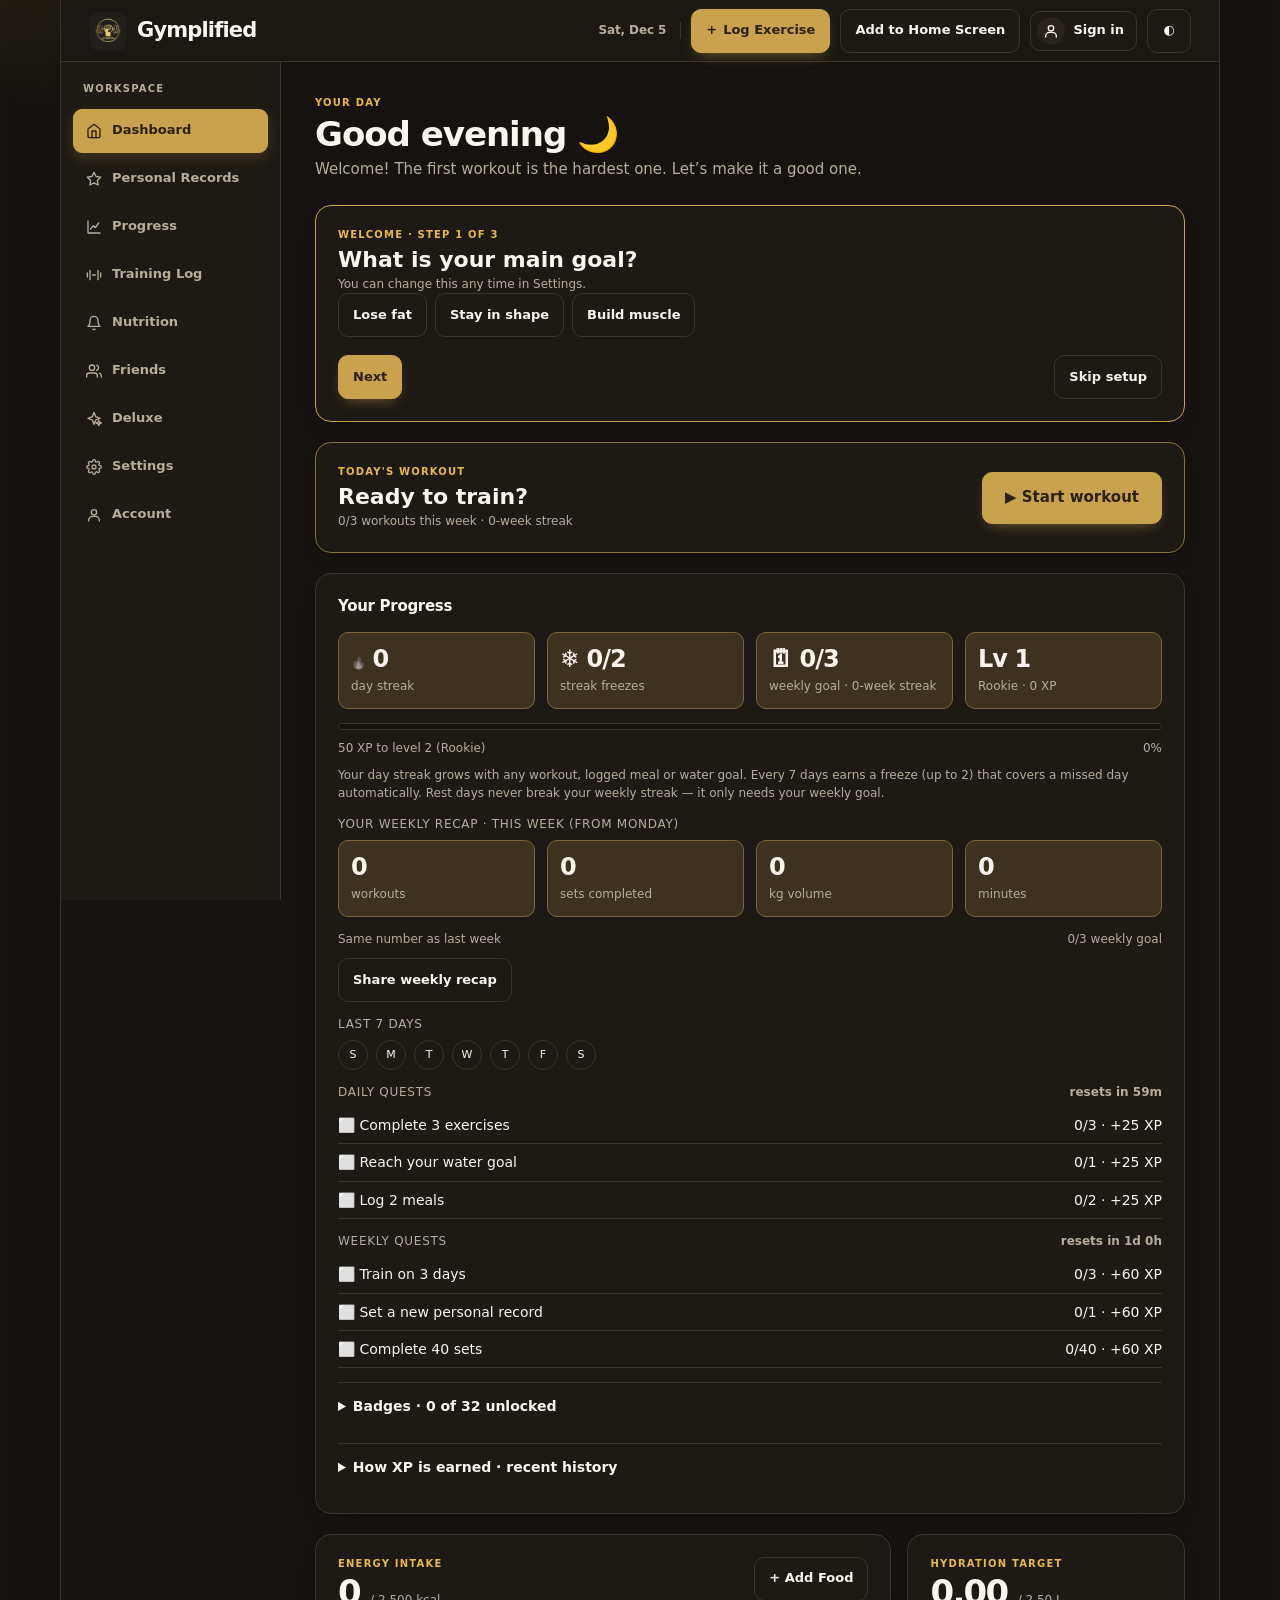
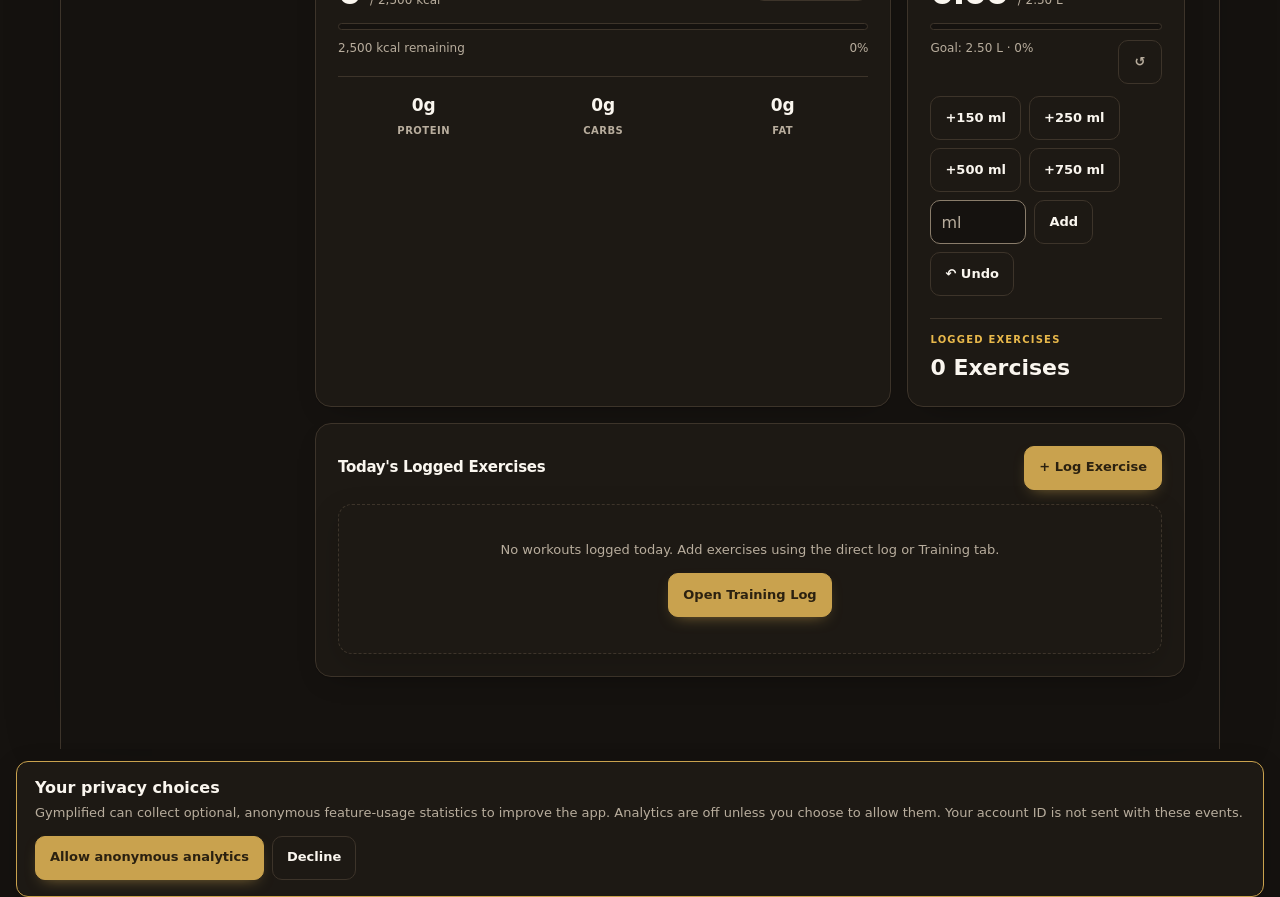
==== index.html @ e650ba25 "Deluxe purchase terms, privacy wording and refund promise - terms.html section 9: one-time purchase," ====
<!doctype html>
<html lang="en" data-theme="dark" data-color="gold" data-contrast="normal" data-motion="normal" data-font="default" data-scale="md">
<head>
<meta charset="utf-8">
<meta name="description" content="Gymplified is a workout and fitness tracker for logging training sessions, tracking personal records, nutrition and weekly progress.">
<meta name="robots" content="index,follow">
<link rel="canonical" href="https://gymplified.com/">
<meta property="og:type" content="website">
<meta property="og:title" content="Gymplified | Fitness Tracker">
<meta property="og:description" content="Track your workouts, personal records, nutrition and training progress with Gymplified.">
<meta property="og:url" content="https://gymplified.com/">
<meta property="og:site_name" content="Gymplified">
<meta http-equiv="Content-Security-Policy" content="default-src 'self'; base-uri 'self'; object-src 'none'; form-action 'self' https://ouwvujtsrnotnwtbvqhc.supabase.co; script-src 'self'; style-src 'self'; img-src 'self' data: blob: https://ouwvujtsrnotnwtbvqhc.supabase.co; font-src 'self' data:; connect-src 'self' https://ouwvujtsrnotnwtbvqhc.supabase.co wss://ouwvujtsrnotnwtbvqhc.supabase.co https://world.openfoodfacts.org; worker-src 'self'; manifest-src 'self'; upgrade-insecure-requests">
<meta name="viewport" content="width=device-width,initial-scale=1,viewport-fit=cover">
<meta name="theme-color" content="#15120f">
<meta name="apple-mobile-web-app-capable" content="yes">
<meta name="mobile-web-app-capable" content="yes">
<meta name="apple-mobile-web-app-title" content="Gymplified">
<meta name="apple-mobile-web-app-status-bar-style" content="black-translucent">
<link rel="manifest" href="./manifest.webmanifest">
<link rel="icon" href="./gymplified-app-icon.jpg" type="image/jpeg">
<link rel="apple-touch-icon" sizes="180x180" href="./apple-touch-icon.png">
<title>Gymplified | Fitness Tracker</title>
<link rel="stylesheet" href="./app.css">
</head>
<body>
<a class="skip" href="#main">Skip to main content</a>

<div class="app">
  <!-- Topbar Header -->
  <header class="topbar">
    <div class="brand"><img src="./gymplified-brand.jpg" alt="" class="brand-logo"> <span class="brand-name">Gymplified</span></div>
    <div class="top-actions">
      <span class="date-tag" id="currentDate">Today</span>
      <button class="session-chip" id="sessionChip" type="button" hidden><span class="session-chip-time"><span aria-hidden="true">⏱ </span><span id="sessionChipClock">0:00</span></span><span class="session-chip-meta" id="sessionChipMeta"></span></button>
      <button class="btn btn-primary top-log-btn" data-action="openLogModal" aria-label="Log exercise">+ <span class="top-label-long">Log Exercise</span><span class="top-label-short">Log</span></button>
      <button class="btn install-trigger" id="installAppButton" type="button" data-action="installGymplified">Install app</button>
      <button class="btn account-trigger" id="accountButton" type="button" data-action="showScreen" data-arg="account" aria-label="Sign in or create an account"><span class="account-trigger-avatar" aria-hidden="true"><svg class="account-trigger-icon" id="accountButtonIcon" viewBox="0 0 24 24"><circle cx="12" cy="8" r="4"/><path d="M4 21v-1a6 6 0 0 1 6-6h4a6 6 0 0 1 6 6v1"/></svg><span id="accountButtonAvatar" hidden></span></span><span class="account-trigger-label" id="accountButtonLabel">Sign in</span></button>
      <button class="btn btn-icon-only" title="Quick Theme Switcher" aria-label="Switch theme" data-action="toggleQuickTheme">◐</button>
    </div>
  </header>
  <section class="install-help" id="installHelp" hidden aria-live="polite">
    <h2>Make Gymplified your app</h2>
    <p id="installHelpIntro">Add Gymplified to your Home Screen for a full-screen app experience.</p>
    <ol id="installSteps"><li>Open your browser's share or menu button.</li><li>Choose “Add to Home Screen”.</li><li>Tap Add. Gymplified will open from its own icon.</li></ol>
    <div class="install-actions"><button class="btn btn-primary" type="button" data-action="installGymplified">Install</button><button class="btn" type="button" data-action="closeInstallHelp">Got it</button></div>
  </section>

  <div class="layout">
    <!-- Sidebar Navigation -->
    <aside>
      <div class="nav-label">Workspace</div>
      <nav aria-label="Main">
        <button class="active" data-screen="dashboard" data-action="showScreen" data-arg="dashboard">
          <svg viewBox="0 0 24 24"><path d="M3 9l9-7 9 7v11a2 2 0 0 1-2 2H5a2 2 0 0 1-2-2z"/><polyline points="9 22 9 12 15 12 15 22"/></svg>
          <span class="nav-text nav-long">Dashboard</span><span class="nav-text nav-short">Home</span>
        </button>
        <button class="nav-extra" data-screen="prs" data-action="showScreen" data-arg="prs">
          <svg viewBox="0 0 24 24"><polygon points="12 2 15.09 8.26 22 9.27 17 14.14 18.18 21.02 12 17.77 5.82 21.02 7 14.14 2 9.27 8.91 8.26 12 2"/></svg>
          <span class="nav-text nav-long">Personal Records</span><span class="nav-text nav-short">Records</span>
        </button>
        <button class="nav-extra" data-screen="progress" data-action="showScreen" data-arg="progress">
          <svg viewBox="0 0 24 24"><path d="M3 3v18h18"/><path d="m7 15 4-5 3 3 5-7"/></svg>
          <span class="nav-text nav-long">Progress</span><span class="nav-text nav-short">Progress</span>
        </button>
        <button data-screen="training" data-action="showScreen" data-arg="training">
          <svg viewBox="0 0 24 24"><path d="M6 5v14M18 5v14M2 9v6M22 9v6M10 12h4"/></svg>
          <span class="nav-text nav-long">Training Log</span><span class="nav-text nav-short">Training</span>
        </button>
        <button data-screen="nutrition" data-action="showScreen" data-arg="nutrition">
          <svg viewBox="0 0 24 24"><path d="M18 8A6 6 0 0 0 6 8c0 7-3 9-3 9h18s-3-2-3-9"/><path d="M13.73 21a2 2 0 0 1-3.46 0"/></svg>
          <span class="nav-text nav-long">Nutrition</span><span class="nav-text nav-short">Food</span>
        </button>
        <button data-screen="friends" data-action="showScreen" data-arg="friends">
          <svg viewBox="0 0 24 24"><path d="M17 21v-2a4 4 0 0 0-4-4H5a4 4 0 0 0-4 4v2"/><circle cx="9" cy="7" r="4"/><path d="M23 21v-2a4 4 0 0 0-3-3.87M16 3.13a4 4 0 0 1 0 7.75"/></svg>
          <span class="nav-text nav-long">Friends</span><span class="nav-text nav-short">Friends</span>
        </button>
        <button class="nav-extra" data-screen="deluxe" data-action="showScreen" data-arg="deluxe">
          <svg viewBox="0 0 24 24"><path d="m12 2 2.5 6.5L21 11l-6.5 2.5L12 20l-2.5-6.5L3 11l6.5-2.5L12 2Z"/><path d="m19 14 1.2 3.1L23 18l-2.8 1-1.2 3-1.1-3-2.9-1 2.9-.9L19 14Z"/></svg>
          <span class="nav-text nav-long">Deluxe</span><span class="nav-text nav-short">Deluxe</span>
        </button>
        <button class="nav-extra" data-screen="settings" data-action="showScreen" data-arg="settings">
          <svg viewBox="0 0 24 24"><circle cx="12" cy="12" r="3"/><path d="M19.4 15a1.65 1.65 0 0 0 .33 1.82l.06.06a2 2 0 0 1 0 2.83 2 2 0 0 1-2.83 0l-.06-.06a1.65 1.65 0 0 0-1.82-.33 1.65 1.65 0 0 0-1 1.51V21a2 2 0 0 1-2 2 2 2 0 0 1-2-2v-.09A1.65 1.65 0 0 0 9 19.4a1.65 1.65 0 0 0-1.82.33l-.06.06a2 2 0 0 1-2.83 0 2 2 0 0 1 0-2.83l.06-.06a1.65 1.65 0 0 0 .33-1.82 1.65 1.65 0 0 0-1.51-1H3a2 2 0 0 1-2-2 2 2 0 0 1 2-2h.09A1.65 1.65 0 0 0 4.6 9a1.65 1.65 0 0 0-.33-1.82l-.06-.06a2 2 0 0 1 0-2.83 2 2 0 0 1 2.83 0l.06.06a1.65 1.65 0 0 0 1.82.33H9a1.65 1.65 0 0 0 1-1.51V3a2 2 0 0 1 2-2 2 2 0 0 1 2 2v.09a1.65 1.65 0 0 0 1 1.51 1.65 1.65 0 0 0 1.82-.33l.06-.06a2 2 0 0 1 2.83 0 2 2 0 0 1 0 2.83l-.06.06a1.65 1.65 0 0 0-.33 1.82V9a1.65 1.65 0 0 0 1.51 1H21a2 2 0 0 1 2 2 2 2 0 0 1-2 2h-.09a1.65 1.65 0 0 0-1.51 1z"/></svg>
          <span class="nav-text nav-long">Settings</span><span class="nav-text nav-short">Settings</span>
        </button>
        <button class="nav-extra" data-screen="account" data-action="showScreen" data-arg="account">
          <svg viewBox="0 0 24 24"><circle cx="12" cy="8" r="4"/><path d="M4 21v-1a6 6 0 0 1 6-6h4a6 6 0 0 1 6 6v1"/></svg>
          <span class="nav-text nav-long">Account</span><span class="nav-text nav-short">Account</span>
        </button>
        <button class="nav-more" data-screen="more" data-action="showScreen" data-arg="more">
          <svg viewBox="0 0 24 24"><circle cx="5" cy="12" r="1.6"/><circle cx="12" cy="12" r="1.6"/><circle cx="19" cy="12" r="1.6"/></svg>
          <span class="nav-text nav-long">More</span><span class="nav-text nav-short">More</span>
        </button>
      </nav>
    </aside>

    <!-- Main Screens -->
    <main id="main" tabindex="-1">
      <div class="resume-banner" id="resumeBanner" role="region" aria-label="Workout in progress" hidden>
        <div><strong>Resume your workout?</strong><p class="sub" id="resumeBannerText"></p></div>
        <div class="row-wrap"><button class="btn btn-primary" type="button" data-resume-action="resume">▶ Resume workout</button><button class="btn" type="button" data-resume-action="dismiss">Not now</button></div>
      </div>
      <!-- 1. DASHBOARD SCREEN -->
      <div class="resume-banner status-banner" id="offlineBanner" role="status" hidden><div><strong>You’re offline</strong><p class="sub">Keep logging. Everything is saved on this device and syncs when you’re back online.</p></div></div>
      <div class="resume-banner status-banner" id="updateBanner" role="status" hidden><div><strong>A new version is ready</strong><p class="sub">Refresh to get the latest fixes and features. Your data stays as it is.</p></div><div class="row-wrap"><button class="btn btn-primary" type="button" data-plus="applyUpdate">Refresh now</button><button class="btn" type="button" data-plus="dismissUpdate">Later</button></div></div>
      <section id="dashboard" class="screen active">
        <div class="eyebrow">Your day</div>
        <h1 class="greeting-title"><span id="dashGreetingTitle">Welcome to Gymplified</span> <span class="greeting-icon" id="dashGreetingIcon" aria-hidden="true">👋</span></h1>
        <p class="subtitle greeting-line" id="dashGreetingLine">Your training, nutrition and daily progress at a glance.</p>
        <div class="panel account-nudge" id="accountNudge" hidden>
          <div class="account-nudge-text"><strong>Back up your progress</strong><span>Create a free account to keep your workouts safe and use Gymplified on all your devices.</span></div>
          <div class="account-nudge-actions"><button class="btn btn-primary" type="button" data-action="openAccount" data-arg="signup">Create free account</button><button class="btn" type="button" data-action="openAccount" data-arg="login">Log in</button><button class="btn btn-icon-only" type="button" data-action="dismissAccountNudge" aria-label="Hide this for a week">✕</button></div>
        </div>
        <div class="panel onboarding-panel" id="onboardingPanel" role="region" aria-label="Welcome setup" hidden></div>
        <div class="panel workout-hero" id="workoutHero" aria-live="off"></div>
        <div class="resume-banner" id="backupReminder" role="region" aria-label="Backup reminder" hidden>
          <div><strong>Time for a backup</strong><p class="sub" id="backupReminderText"></p></div>
          <div class="row-wrap"><button class="btn btn-primary" type="button" data-backup-action="export">⬇ Export backup</button><button class="btn" type="button" data-backup-action="snooze">Remind me in a week</button></div>
        </div>
        <div class="resume-banner" id="hydrationNudge" role="region" aria-label="Hydration reminder" hidden>
          <div><strong>💧 Time for some water?</strong><p class="sub" id="hydrationNudgeText"></p></div>
          <div class="row-wrap"><button class="btn btn-primary" type="button" id="hydrationNudgeAdd">+ 250 ml</button><button class="btn" type="button" data-nudge-action="dismiss-water">Not now</button></div>
        </div>
        <div class="resume-banner" id="streakNudge" role="region" aria-label="Streak reminder" hidden>
          <div><strong>🔥 Keep your streak</strong><p class="sub" id="streakNudgeText"></p></div>
          <div class="row-wrap"><button class="btn btn-primary" type="button" data-nudge-action="train">Log a workout</button><button class="btn" type="button" data-nudge-action="dismiss">Not today</button></div>
        </div>

        <div class="st-1 panel" id="gamePanel" role="region" aria-label="Progress and streaks"></div>
        <div class="st-1 panel" id="dashCalendar" role="region" aria-label="Training calendar" hidden></div>
        <div class="grid-2">
          <!-- Calorie Panel -->
          <div class="panel">
            <div class="metric-head">
              <div>
                <div class="eyebrow">Energy Intake</div>
                <div class="metric-num"><span id="dashCal">—</span> <span class="metric-unit">/ <span id="dashCalTarget">—</span> kcal</span></div>
              </div>
              <button class="btn" data-action="openCalorieModal">+ Add Food</button>
            </div>
            <div class="progress-bar"><i id="dashCalBar" class="st-2"></i></div>
            <div class="meta-row">
              <span id="dashCalRemain">—</span>
              <span id="dashCalPct">—</span>
            </div>
            <div class="macro-pills">
              <div class="macro-pill"><strong id="dashProtein">0g</strong><span>Protein</span></div>
              <div class="macro-pill"><strong id="dashCarbs">0g</strong><span>Carbs</span></div>
              <div class="macro-pill"><strong id="dashFat">0g</strong><span>Fat</span></div>
            </div>
          </div>

          <!-- Hydration & Active Workout Counter -->
          <div class="panel">
            <div class="metric-head">
              <div>
                <div class="eyebrow">Hydration Target</div>
                <div class="metric-num"><span id="dashWater">—</span> <span class="metric-unit">/ <span id="dashWaterGoal">—</span> <span id="dashWaterUnit">L</span></span></div>
              </div>
              
            </div>
            <div class="progress-bar"><i id="dashWaterBar" class="st-2"></i></div>
            <div class="meta-row">
              <span id="waterMeta">Goal</span>
              <button aria-label="Reset water tracker" class="btn btn-icon-only" type="button" id="waterResetBtn" title="Reset Water">↺</button>
            </div>
            <div id="waterBtns" class="st-3 water-btns"></div>
<div class="st-4">
              <div class="eyebrow">Logged Exercises</div>
              <div class="st-5" id="dashWorkoutCount">0 Exercises</div>
            </div>
          </div>
        </div>

        <!-- Exercises List Panel -->
        <div class="panel">
          <div class="section-title">
            <span>Today's Logged Exercises</span>
            <button class="btn btn-primary" data-action="openLogModal">+ Log Exercise</button>
          </div>
          <div id="dashWorkoutsContainer">
            <!-- Dynamic rows -->
          </div>
        </div>
      </section>

      <!-- 2. PERSONAL RECORDS & MOTIVATION SCREEN -->
      <section id="prs" class="screen">
        <div class="eyebrow">Milestones & Mindset</div>
        <h1>Personal Records & Motivation</h1>
        <p class="subtitle">Track peak performance lifts, estimated 1-Rep Max calculations, and tactical wisdom.</p>

        <!-- TOP MOTIVATION CARD WITH QUOTE POOL -->
        <div class="motivation-card">
          <div class="quote-icon">“</div>
          <div class="motivation-header">
            <div class="st-6 eyebrow">Daily Mindset Strategy</div>
            <button class="btn btn-gold" data-action="nextQuote" title="Get New Random Quote">
              <span>New Quote</span> ↺
            </button>
          </div>
          <div class="quote-body" id="quoteBox">
            <div class="quote-text" id="quoteText">"He who conquers himself is the mightiest warrior."</div>
            <div class="quote-author" id="quoteAuthor">Sun Tzu</div>
          </div>
        </div>

        <!-- Log PR Direct Form -->
        <div class="st-1 panel">
          <div class="section-title">Record New Personal Best</div>
          <div class="form-grid">
            <div class="field">
              <label for="inputPRName">Lift / Exercise</label>
              <input type="text" id="inputPRName" placeholder="e.g. Barbell Squat, Bench Press">
            </div>
            <div class="field">
              <label for="inputPRWeight">Weight (<span data-weight-unit>kg</span>)</label>
              <input type="number" id="inputPRWeight" value="" min="0" step="2.5">
            </div>
            <div class="field">
              <label for="inputPRReps">Reps Performed</label>
              <input type="number" id="inputPRReps" value="5" min="1" max="50">
            </div>
            <div class="field">
              <label for="inputPRDate">Date Achieved</label>
              <input type="date" id="inputPRDate">
            </div>
          </div>
          <button class="btn btn-primary" data-action="savePRRecord">+ Save Personal Record</button>
        </div>

        <!-- PR Display Cards Grid -->
        <div class="panel">
          <div class="section-title">
            <span>Peak Lifter Hall of Fame</span>
            <button class="st-7 btn" data-action="clearAllPRs">Reset All PRs</button>
          </div>
          <div id="prListContainer">
            <!-- Dynamic PR cards -->
          </div>
        </div>
      </section>

      <!-- 3. TRAINING LOG SCREEN -->
      <section id="training" class="screen">
        <div class="eyebrow">Execution</div>
        <h1>Workout Session</h1>
        <p class="subtitle">Start a session, pick exercises from the library, log every set, then finish to see your stats.</p>
<div class="st-1 panel" id="sessBar" role="status" aria-live="polite" aria-atomic="true"></div>
<div id="sessionSummary"></div>
<div class="st-1 panel"><div class="section-title">Rest Timer & Routine</div><div class="row-wrap">
<button class="btn" data-action="rest" data-arg="60">60s</button><button class="btn" data-action="rest" data-arg="90">90s</button><button class="btn" data-action="rest" data-arg="120">2 min</button>
<strong id="timerOut" role="timer" aria-label="Rest timer" aria-live="off" class="st-8">–</strong>
<button class="btn" type="button" id="restSettingsLink">⚙ Rest timer settings</button><button class="btn" data-action="reuseRoutine">↻ Reuse last routine</button><button class="btn btn-primary" data-action="saveCurrentRoutine">＋ Save routine</button></div><div id="routineLibrary" class="st-3"></div></div>

        <div class="pick-grid">
 <div class="panel"><div class="section-title">Add Exercise</div>
  <label class="sr" for="exSearch">Search exercises</label>
  <input type="search" id="exSearch" placeholder="Search exercises, machines, muscles…" data-input="renderPicker" autocomplete="off" class="st-9">
  <p class="sub quick-add-hint" id="quickAddHint">Tip: type <kbd>bench 60x8x3</kbd> and press Enter to add an exercise with its sets.</p>
  <div class="st-10 row-wrap"><select id="exMuscle" data-change="renderPicker" aria-label="Filter by muscle"></select><select id="exEquip" data-change="renderPicker" aria-label="Filter by equipment"></select></div>
  <div id="exResults" class="ex-results" role="list"></div>
  <details id="customBox" class="st-11"><summary>Can't find it? Add a custom exercise</summary>
   <div class="st-12 row-wrap"><input type="text" id="cName" maxlength="60" placeholder="Exercise name" aria-label="Custom exercise name"><select id="cMuscle" aria-label="Primary muscle"></select><select id="cEquip" aria-label="Equipment"></select><button class="btn btn-primary" data-action="addCustom">Create & add</button></div></details>
 </div>
 <div><div class="st-13 body-visualizer"><div class="muscle-map-legend"><span><i class="muscle-map-dot primary"></i>Primary muscle</span><span><i class="muscle-map-dot secondary"></i>Supporting muscle</span></div><div id="muscleMapMount" class="muscle-map-mount" aria-live="polite"></div><div class="muscle-image-credit">Anatomical illustration: OpenStax, Tomáš Kebert & umimeto.org · CC BY-SA 4.0 · <a href="https://commons.wikimedia.org/wiki/File:Muscles_front_and_back.svg" target="_blank" rel="noopener">Source & licence</a></div></div><div class="st-3 panel" id="exPreview" aria-live="polite"></div></div>
</div>
<div id="liveStats" role="status" aria-live="polite" aria-atomic="true"></div>
<div class="section-title"><span>Today's Workout</span><button class="st-7 btn" data-action="clearAllWorkouts">Clear all</button></div>
<div id="trainingLogList" class="st-1"></div>
<div id="exerciseHistoryPanel"></div>
<div class="panel"><div class="section-title">Workout History</div><p class="st-14 sub">Open any finished workout to review the exercises and sets you completed.</p><div id="sessionHistory"></div></div>
      </section>

      <!-- 5. NUTRITION SCREEN -->
      <section id="nutrition" class="screen">
        <div class="eyebrow">Fueling</div><h1>Nutrition</h1>
        <p class="subtitle">Build meals, track your macros and see how your day is adding up. Food values are estimates and vary by brand and preparation.</p>
        <div class="nutrition-summary">
          <div class="panel nutrition-calories">
            <div class="nutrition-topline"><span class="sub-h">DAILY ENERGY</span><span class="nutrition-date" id="nutritionDate"></span></div>
            <div class="nutrition-cal-number"><strong id="nutritionCal">—</strong><span> / <b id="nutritionCalTarget">—</b> kcal</span></div>
            <div class="progress-bar nutrition-progress"><i id="nutritionCalBar"></i></div>
            <div class="meta-row"><span id="nutritionCalLeft">—</span><span id="nutritionCalPercent">—</span></div>
            <div class="nutrition-macro-grid">
              <div><span>PROTEIN</span><strong id="nutritionProtein">0g</strong><i class="macro-track"><b id="proteinTrack"></b></i><small id="proteinMeta">0 / 150g</small></div>
              <div><span>CARBS</span><strong id="nutritionCarbs">0g</strong><i class="macro-track"><b id="carbsTrack"></b></i><small id="carbsMeta">0 / 250g</small></div>
              <div><span>FAT</span><strong id="nutritionFat">0g</strong><i class="macro-track"><b id="fatTrack"></b></i><small id="fatMeta">0 / 70g</small></div>
            </div>
          </div>
          <div class="panel nutrition-goals">
            <div class="section-title">Your daily targets <span class="sub">Adjust any time</span></div>
            <div class="nutrition-target-fields">
              <label>Protein <span>g</span><input id="targetProtein" type="number" min="0" max="500" step="1"></label>
              <label>Carbs <span>g</span><input id="targetCarbs" type="number" min="0" max="800" step="1"></label>
              <label>Fat <span>g</span><input id="targetFat" type="number" min="0" max="300" step="1"></label>
            </div>
            <button class="btn btn-primary" data-action="saveNutritionTargets">Save macro goals</button>
            <p class="st-11 sub" id="macroPercentLine"></p>
            <details class="macro-percent"><summary>Set targets by percentage</summary>
              <p class="sub">Splits your calorie target into grams (protein and carbs 4 kcal/g, fat 9 kcal/g).</p>
              <div class="nutrition-target-fields">
                <label>Protein <span>%</span><input id="pctProtein" type="number" inputmode="numeric" min="0" max="100" step="1" value="30"></label>
                <label>Carbs <span>%</span><input id="pctCarbs" type="number" inputmode="numeric" min="0" max="100" step="1" value="40"></label>
                <label>Fat <span>%</span><input id="pctFat" type="number" inputmode="numeric" min="0" max="100" step="1" value="30"></label>
              </div>
              <button type="button" class="btn" data-food-action="apply-percent">Apply split</button>
            </details>
            <p class="st-11 sub" id="calorieEstimateLine"></p>
            <p class="st-11 sub">Targets are personal reference points, not rules. Set a target to 0 to hide its progress.</p>
          </div>
        </div>
        <div class="st-15 panel nutrition-add">
          <div class="section-title"><span>Add food</span><span class="sub">Choose a food, then set your portion</span></div>
          <div class="nutrition-add-grid">
            <div class="field nutrition-search-field"><label for="foodSearch">Find a food</label>
              <div class="food-search-row"><input id="foodSearch" type="search" placeholder="Search chicken, rice, banana…" autocomplete="off" aria-controls="foodSuggestions"><button type="button" class="btn" id="scanButton" data-food-action="scan" aria-label="Scan a barcode">📷 Scan</button></div>
              <div id="foodSuggestions" class="food-suggestions" role="listbox" aria-label="Food suggestions"></div>
              <div class="st-12 sub" id="foodSelectedHint">Choose from common foods, scan a barcode or add your own below.</div>
            </div>
            <div class="field"><label for="foodGrams">Amount</label><div class="portion-row"><input id="foodGrams" type="number" inputmode="decimal" min="0.1" max="3000" step="any" value="100"><label class="sr" for="foodUnit">Unit</label><select id="foodUnit"><option value="1">grams</option></select></div></div>
            <div class="field"><label for="foodMeal">Add to meal</label><select id="foodMeal"><option>Breakfast</option><option>Lunch</option><option>Dinner</option><option>Snacks</option></select></div>
          </div>
          <div id="foodPreview" class="food-preview"><span class="sub">Select a food to see its nutrition breakdown.</span></div>
          <div class="st-16 row-wrap"><button class="btn btn-primary" id="addFoodButton" data-action="addSelectedFood" disabled>+ Add to food diary</button><button class="btn" data-action="clearFoodPicker">Clear selection</button></div>
          <div id="foodQuickAdd" class="food-quick-add"></div>
          <details class="custom-food-details"><summary>Can't find your food? Add a custom food</summary>
            <p class="sub">Enter the label values per 100g once. Then choose the portion you actually ate.</p>
            <div class="st-3 form-grid">
              <div class="field"><label for="customFoodName">Food name</label><input id="customFoodName" maxlength="60" placeholder="e.g. Your favourite cereal"></div>
              <div class="field"><label for="customFoodCal">Calories / 100g</label><input id="customFoodCal" type="number" min="0" max="1000" step="0.1" placeholder="e.g. 380"></div>
              <div class="field"><label for="customFoodProtein">Protein / 100g</label><input id="customFoodProtein" type="number" min="0" max="100" step="0.1" placeholder="e.g. 12"></div>
              <div class="field"><label for="customFoodCarbs">Carbs / 100g</label><input id="customFoodCarbs" type="number" min="0" max="100" step="0.1" placeholder="e.g. 65"></div>
              <div class="field"><label for="customFoodFat">Fat / 100g</label><input id="customFoodFat" type="number" min="0" max="100" step="0.1" placeholder="e.g. 7"></div>
            </div>
            <button class="btn" data-action="saveCustomFood">Save custom food</button>
          </details>
        </div>
        <div class="st-15 panel nutrition-diary"><div class="section-title"><span>Today's food diary</span><div class="row-wrap"><span class="sub" id="foodEntryCount">0 items</span><button class="st-7 btn" data-action="clearFoodLogs">Clear day</button></div></div><div id="foodDiary"></div></div>
        <div class="st-15 panel" id="nutritionWeek"></div>
        <div class="st-15 panel" id="waterPanel"></div>
        <div class="st-15 panel" id="supplementPanel" role="region" aria-label="Daily supplements"></div>
      </section>

      <section id="friends" class="screen">
        <div class="eyebrow">Community</div><h1>Friends & Community</h1>
        <p class="subtitle">Add friends by username, compare weekly progress and cheer each other on.</p>
        <div class="panel account-nudge" id="friendsSignedOut" hidden>
          <div class="account-nudge-text"><strong>Sign in to add friends</strong><span>Friends, the leaderboard and the activity feed need a free Gymplified account.</span></div>
          <div class="account-nudge-actions"><button class="btn btn-primary" type="button" data-action="openAccount" data-arg="signup">Create free account</button><button class="btn" type="button" data-action="openAccount" data-arg="login">Log in</button></div>
        </div>
        <div class="st-1 panel" id="friendLeaderboard" hidden></div>
        <div class="st-1 panel" id="friendFeed" hidden></div>
        <div id="friendConnections" class="st-17 panel" hidden></div>
        <div class="st-18 panel" id="friendSearchPanel" hidden>
          <div class="section-title">Find people</div>
          <label class="sr" for="friendSearch">Search usernames</label>
          <input type="search" id="friendSearch" placeholder="Search usernames…" data-input="searchFriends" autocomplete="off" class="st-9">
          <div id="searchOut" class="st-10"></div>
          <div class="st-11 sub">Search for someone's username and send them a request, or share your invite link.</div>
          <div class="st-10 row-wrap" id="inviteRow" hidden><button class="btn" type="button" data-plus="shareInvite">🔗 Share my invite link</button><span class="sub" id="inviteStatus" role="status"></span></div>
        </div>
      </section>

      <!-- ACCOUNT -->
      <section id="account" class="screen">
        <div class="eyebrow">Your account</div><h1>Account</h1>
        <p class="subtitle" id="accountSubtitle">Sign in to back up your progress and use Gymplified on every device.</p>
        <div class="st-1 panel account-panel" id="friendStatus"></div>
        <div class="panel" id="accountDeluxePanel" hidden>
          <div class="section-title">Gymplified Deluxe</div>
          <div class="account-deluxe-row"><p id="accountDeluxeText" aria-live="polite">Checking…</p><div class="row-wrap" id="accountDeluxeActions"></div></div>
        </div>
        <div class="st-1 panel" id="accountSecurity" role="region" aria-label="Sync and security" hidden></div>
        <div class="panel account-benefits" id="accountBenefits">
          <div class="section-title">Why create an account?</div>
          <ul class="account-benefit-list">
            <li><strong>Never lose a workout.</strong> Your training, food, water and records are backed up automatically.</li>
            <li><strong>Every device.</strong> Start on your phone, check progress on your laptop.</li>
            <li><strong>Friends.</strong> Add friends, compare weekly progress and react to each other's workouts.</li>
            <li><strong>Free.</strong> Everything you need to track stays free. Deluxe extras are optional.</li>
          </ul>
        </div>
      </section>

      <!-- PROGRESS -->
      <section id="progress" class="screen">
        <div class="eyebrow">Your journey</div><h1>Progress</h1>
        <p class="subtitle">How consistent you’ve been, what changed this month and how your body is responding.</p>
        <div class="st-1 panel" id="progressCalendar" role="region" aria-label="Training calendar"></div>
        <div class="st-1 panel" id="progressMonth" role="region" aria-label="Monthly report"></div>
        <div class="grid-2">
          <div class="panel" id="progressWeight" role="region" aria-label="Bodyweight"></div>
          <div class="panel" id="progressRecovery" role="region" aria-label="Muscle recovery"></div>
        </div>
        <div class="st-1 panel" id="progressMeasures" role="region" aria-label="Body measurements"></div>
      </section>

      <!-- MORE (phone navigation) -->
      <section id="more" class="screen">
        <div class="eyebrow">Menu</div><h1>More</h1>
        <div class="more-grid">
          <button class="more-tile" type="button" data-action="showScreen" data-arg="account"><span class="more-tile-icon" aria-hidden="true">👤</span><span><strong>Account</strong><small id="moreAccountHint">Sign in or create an account</small></span></button>
          <button class="more-tile" type="button" data-action="showScreen" data-arg="prs"><span class="more-tile-icon" aria-hidden="true">🏆</span><span><strong>Personal Records</strong><small>Your best lifts</small></span></button>
          <button class="more-tile" type="button" data-action="showScreen" data-arg="progress"><span class="more-tile-icon" aria-hidden="true">📈</span><span><strong>Progress</strong><small>Calendar, monthly report, body and recovery</small></span></button>
          <button class="more-tile" type="button" data-action="showScreen" data-arg="deluxe"><span class="more-tile-icon" aria-hidden="true">✦</span><span><strong>Deluxe</strong><small>Planner, insights and extras</small></span></button>
          <button class="more-tile" type="button" data-action="showScreen" data-arg="settings"><span class="more-tile-icon" aria-hidden="true">⚙</span><span><strong>Settings</strong><small>Units, rest timer, appearance, data</small></span></button>
        </div>
      </section>

      <!-- 6. SETTINGS HUB & ACCESSIBILITY OPTIONS -->
      <section id="settings" class="screen">
        <div class="eyebrow">Preferences</div>
        <h1>Settings</h1>
        <p class="subtitle">Make Gymplified work the way you like.</p>
        <nav class="settings-jump" aria-label="Settings sections">
          <a href="#set-appearance" data-settings-jump="set-appearance">Appearance</a>
          <a href="#set-accessibility" data-settings-jump="set-accessibility">Accessibility</a>
          <a href="#set-units" data-settings-jump="set-units">Units</a>
          <a href="#set-training" data-settings-jump="set-training">Training</a>
          <a href="#set-nutrition" data-settings-jump="set-nutrition">Nutrition &amp; Water</a>
          <a href="#set-notifications" data-settings-jump="set-notifications">Notifications</a>
          <a href="#set-privacy" data-settings-jump="set-privacy">Privacy</a>
          <a href="#set-data" data-settings-jump="set-data">Data</a>
          <a href="#set-account" data-settings-jump="set-account">Account</a>
          <a href="#set-help" data-settings-jump="set-help">Help</a>
        </nav>
        <section class="settings-section" id="set-appearance" aria-labelledby="set-appearance-h">
          <h2 id="set-appearance-h" tabindex="-1">Appearance</h2>
        <!-- Dark Mode & Appearance -->
        <div class="settings-group">
          <h3>Interface Theme & Dark Mode</h3>
          <p>Switch between light and dark display modes or adjust your accent color.</p>
          
          <div class="toggle-row">
            <label for="themeSelect">Display Theme Mode</label>
            <select id="themeSelect" data-change="changeTheme" class="st-19">
              <option value="dark">Dark Mode (Default)</option>
              <option value="light">Light Mode</option>
            </select>
          </div>

          <div class="st-16">
            <label class="st-20">UI Accent Palette</label>
            <div class="color-picker">
              <button type="button" class="st-21 color-dot" title="Electric Blue" aria-label="Electric Blue accent" data-action="changeColor" data-arg="blue"></button>
              <button type="button" class="st-22 color-dot" title="Emerald Green" aria-label="Emerald Green accent" data-action="changeColor" data-arg="emerald"></button>
              <button type="button" class="st-23 color-dot" title="Slate Gray" aria-label="Slate Gray accent" data-action="changeColor" data-arg="slate"></button>
              <button type="button" class="st-24 color-dot" title="Crimson Red" aria-label="Crimson Red accent" data-action="changeColor" data-arg="crimson"></button>
              <button type="button" class="st-25 color-dot" title="Amber" aria-label="Amber accent" data-action="changeColor" data-arg="amber"></button>
              <button type="button" class="st-26 color-dot" title="Gymplified Gold" aria-label="Gymplified Gold accent" data-action="changeColor" data-arg="gold"></button>
              <button type="button" class="st-27 color-dot" title="Violet Purple" aria-label="Violet Purple accent" data-action="changeColor" data-arg="violet"></button>
            </div>
          </div>
        </div>

        </section>
        <section class="settings-section" id="set-accessibility" aria-labelledby="set-accessibility-h">
          <h2 id="set-accessibility-h" tabindex="-1">Accessibility</h2>
        <!-- Accessibility Options -->
        <div class="settings-group">
          <h3>Accessibility Options</h3>
          <p>Optimize text sizes, structural border contrast, and UI motion settings.</p>

          <div class="toggle-row">
            <label for="scaleSelect">Text & UI Scale</label>
            <select id="scaleSelect" data-change="changeScale" class="st-19">
              <option value="sm">Compact (87.5%)</option>
              <option value="md" selected>Default (100%)</option>
              <option value="lg">Large (112.5%)</option>
              <option value="xl">Extra Large (125%)</option>
            </select>
          </div>

          <div class="toggle-row">
            <label for="fontSelect">Typography Style</label>
            <select id="fontSelect" data-change="changeFont" class="st-19">
              <option value="default">Standard Sans-Serif</option>
              <option value="accessible">Verdana (clear sans-serif)</option>
            </select>
          </div>

          <div class="toggle-row">
            <label for="contrastToggle">Sharp Border Contrast</label>
            <select id="contrastToggle" data-change="changeContrast" class="st-19">
              <option value="normal">Normal Contrast</option>
              <option value="high">High Sharp Contrast</option>
            </select>
          </div>

          <div class="toggle-row">
            <label for="motionToggle">UI Animation / Motion</label>
            <select id="motionToggle" data-change="changeMotion" class="st-19">
              <option value="normal">Enabled (Smooth Transitions)</option>
              <option value="reduced">Reduced Motion</option>
            </select>
          </div>
        </div>

        <div class="settings-group">
          <div class="toggle-row"><label for="gSpacing">Text spacing</label><select id="gSpacing" class="st-28"><option value="normal">Normal</option><option value="wide">Wide (easier reading)</option></select></div>
        </div>
        </section>
        <section class="settings-section" id="set-units" aria-labelledby="set-units-h">
          <h2 id="set-units-h" tabindex="-1">Units</h2>
        <div class="settings-group" id="unitsPanel">
          <h3>Units &amp; week</h3>
          <p>Units only change how numbers are shown. Your data is stored in kg, km, cm and ml, so switching never alters your history.</p>
          <div class="toggle-row"><label for="weightUnitSelect">Weight</label><select id="weightUnitSelect" class="st-28"><option value="kg">Kilograms (kg)</option><option value="lb">Pounds (lb)</option></select></div>
          <div class="toggle-row"><label for="distanceUnitSelect">Distance</label><select id="distanceUnitSelect" class="st-28"><option value="km">Kilometres (km)</option><option value="mi">Miles (mi)</option></select></div>
          <div class="toggle-row"><label for="heightUnitSelect">Height</label><select id="heightUnitSelect" class="st-28"><option value="cm">Centimetres (cm)</option><option value="ftin">Feet and inches</option></select></div>
          <div class="toggle-row"><label for="waterUnitSelect">Water</label><select id="waterUnitSelect" class="st-28"><option value="ml">Millilitres (ml / L)</option><option value="floz">US fluid ounces (fl oz)</option></select></div>
          <div class="toggle-row"><label for="weekStartSelect">Week starts on</label><select id="weekStartSelect" class="st-28"><option value="mon">Monday</option><option value="sun">Sunday</option></select></div>
        </div>
        </section>
        <section class="settings-section" id="set-training" aria-labelledby="set-training-h">
          <h2 id="set-training-h" tabindex="-1">Training</h2>
        <div class="settings-group">
          <h3>Weekly goal</h3>
          <p>Your weekly streak counts weeks where you reach this many workouts.</p>
          <div class="row-wrap"><label class="sr" for="gWeek">Workouts per week goal</label><input type="number" id="gWeek" inputmode="numeric" min="1" max="14" class="st-29"><button class="btn btn-primary" type="button" data-settings-action="save-weekly">Save weekly goal</button></div>
        </div>
        <div class="settings-group" id="customExercisePanel" role="region" aria-label="Your custom exercises"></div>
        <div class="settings-group">
          <h3>Rest timer</h3>
          <p>Starts when you tick a set as done. You can still start it by hand on the Training screen.</p>
<div class="rest-settings rest-settings-flat" id="restSettings">
 <label for="restAutoSelect">Start rest after each set <select id="restAutoSelect"><option value="0">Off</option><option value="60">60 s</option><option value="90">90 s</option><option value="120">2 min</option><option value="custom">Custom…</option></select></label>
 <label for="restCustomSeconds" id="restCustomWrap" hidden>Custom rest (seconds) <input type="number" id="restCustomSeconds" inputmode="numeric" min="5" max="600" step="5"></label>
 <label class="rest-check" for="restBeepToggle"><input type="checkbox" id="restBeepToggle"> Beep when rest ends</label>
 <label class="rest-check" for="keepAwakeToggle"><input type="checkbox" id="keepAwakeToggle"> Keep the screen on during a workout</label>
</div>
        </div>
        <div class="settings-group">
          <h3>Set logging extras</h3>
          <p>Optional tools on each exercise card. Turn off anything you don’t use.</p>
          <div class="rest-settings rest-settings-flat">
            <label class="rest-check" for="overloadToggle"><input type="checkbox" id="overloadToggle" data-plus-change="setOverload"> Suggest the next weight or reps from last time</label>
            <label for="overloadRepsInput">Add weight once every set reaches <input type="number" id="overloadRepsInput" inputmode="numeric" min="3" max="30" step="1" data-plus-change="setOverloadReps"> reps</label>
            <label class="rest-check" for="rpeToggle"><input type="checkbox" id="rpeToggle" data-plus-change="setShowRpe"> Show an effort rating (RPE 6–10) on each set</label>
          </div>
        </div>
        </section>
        <section class="settings-section" id="set-nutrition" aria-labelledby="set-nutrition-h">
          <h2 id="set-nutrition-h" tabindex="-1">Nutrition &amp; Water</h2>
        <div class="settings-group">
          <h3>Daily calorie target</h3>
          <p>The target shown on the dashboard and Nutrition screen.</p>
          <div class="row-wrap"><label class="sr" for="gCal">Daily calorie target in kcal</label><input type="number" id="gCal" inputmode="numeric" min="500" max="10000" class="st-30"><button class="btn btn-primary" type="button" data-settings-action="save-calories">Save calorie target</button></div>
        </div>
        <div class="settings-group" id="profilePanel"></div>
        <div class="settings-group" id="waterSettings" role="region" aria-label="Water settings"></div>
        </section>
        <section class="settings-section" id="set-notifications" aria-labelledby="set-notifications-h">
          <h2 id="set-notifications-h" tabindex="-1">Notifications</h2>
        <div class="settings-group">
          <h3>Notifications</h3>
          <p>Gymplified can send one notification: when your rest timer ends while the app is in the background. Other reminders appear inside the app.</p>
          <div class="rest-settings rest-settings-flat">
 <label class="rest-check" for="restNotifyToggle"><input type="checkbox" id="restNotifyToggle"> Notify me when the app is in the background</label>
          </div>
        </div>
        </section>
        <section class="settings-section" id="set-privacy" aria-labelledby="set-privacy-h">
          <h2 id="set-privacy-h" tabindex="-1">Privacy</h2>
        <div class="settings-group" id="privacyPreferences">
          <h3>Privacy & Analytics</h3>
          <p>Optional usage analytics are off until you choose to allow them. Gymplified does not attach your account ID to analytics events.</p>
          <div class="row-wrap">
            <button class="btn btn-primary" type="button" data-action="setAnalyticsConsent" data-arg="granted">Allow anonymous analytics</button>
            <button class="btn" type="button" data-action="setAnalyticsConsent" data-arg="denied">Disable analytics</button>
          </div>
          <p id="analyticsConsentStatus" role="status" aria-live="polite" class="st-12">Analytics preference not yet set.</p>
        </div>

        <div class="settings-group" id="friendPrivacy"></div>
        <div class="settings-group">
          <h3>Legal</h3>
          <p class="st-31 sub"><a href="./privacy.html" target="_blank" rel="noopener">Privacy policy</a> · <a href="./terms.html" target="_blank" rel="noopener">Terms of service</a></p>
        </div>
        </section>
        <section class="settings-section" id="set-data" aria-labelledby="set-data-h">
          <h2 id="set-data-h" tabindex="-1">Data</h2>
        <div class="settings-group">
          <h3>Backup</h3>
          <p>A backup is one file with everything: workouts, nutrition, records and settings. Without an account, your data lives only in this browser.</p>
          <p id="backupStatus" class="st-14 sub" role="status"></p>
          <p id="storageStatus" class="st-14 sub" role="status"></p>
          <div class="row-wrap"><button class="btn btn-primary" type="button" data-settings-action="export-backup">⬇ Export backup</button><button class="btn" type="button" data-settings-action="import-backup">⬆ Import backup</button><input type="file" id="importFile" accept="application/json" hidden aria-label="Choose a Gymplified backup file"></div>
        </div>
        <div class="settings-group">
          <h3>Workout history CSV</h3>
          <p>Export workout history as a portable CSV, or import workout-history CSV exports from other gym apps. CSV backups always use kg and km so they restore exactly.</p>
          <div class="st-32">
            <button class="btn btn-primary" data-action="exportGymplifiedCSV">↓ Export all data (CSV)</button>
            <button class="btn" data-action="pickCsvFile">↑ Import from another app (CSV)</button>
            <input id="gymplifiedCsvInput" type="file" accept=".csv,text/csv,.txt" hidden aria-label="Choose a workout history CSV file" data-change="importGymplifiedCSV">
          </div>
          <p id="csvBackupStatus" class="st-3 sub" aria-live="polite">Supports Hevy, Strong, FitNotes and standard exercise/set CSVs. Imported history is merged without replacing existing logs.</p>
        </div>
        <div class="settings-group">
          <h3>Reset</h3>
          <p>Gymplified starts with a clean slate. You can reset your saved progress from this device and your synced account.</p>
          <button class="st-33 btn" data-action="resetAllData">Reset All My Progress</button>
        </div>
        </section>
        <section class="settings-section" id="set-account" aria-labelledby="set-account-h">
          <h2 id="set-account-h" tabindex="-1">Account</h2>
        <div class="settings-group">
          <h3>Your account</h3>
          <p>Sign-in, your profile, username and avatar are on the Account screen (the person button at the top).</p>
          <div class="row-wrap"><button class="btn" type="button" data-settings-action="open-account">Open account</button><button class="st-33 btn" data-action="deleteGymplifiedAccount">Delete my account permanently</button></div>
        </div>
        </section>
        <section class="settings-section" id="set-help" aria-labelledby="set-help-h">
          <h2 id="set-help-h" tabindex="-1">Help</h2>
<div class="st-1 panel" id="supportPanel">
<div class="section-title">Help & support <span class="sub">WE'RE HERE TO HELP</span></div>
<p class="account-hint">Something not working? Send us a message and follow the conversation here.</p>
<form id="supportForm" data-submit="submitSupportTicket">
<div class="field"><label for="supportCategory">What do you need help with?</label><select id="supportCategory" required><option value="account">Account & sign-in</option><option value="bug">Report a bug</option><option value="workout_tracking">Workout tracking</option><option value="nutrition">Nutrition & food diary</option><option value="feature_request">Suggest a feature</option><option value="other">Something else</option></select></div>
<div class="field"><label for="supportSubject">Subject</label><input id="supportSubject" maxlength="120" minlength="4" required placeholder="Briefly describe the issue"></div>
<div class="field"><label for="supportMessage">Message</label><textarea id="supportMessage" maxlength="5000" minlength="10" required rows="4" placeholder="Tell us what happened and what you expected…"></textarea></div>
<button class="btn btn-primary" id="supportSubmit" type="submit">Send support request</button> <span class="account-hint" id="supportFormStatus" role="status"></span>
</form><div class="st-34"></div><div class="section-title">Your support requests</div><div id="supportTicketList"><p class="sub">Sign in to see your support requests.</p></div><div id="supportConversation" class="st-3"></div></div>
        <div class="settings-group">
          <h3>Keyboard shortcuts</h3>
          <p class="st-31">Press 1–6 to switch screens and W to add water. In the exercise search, type a lift like “squat 100x5x3” and press Enter.</p>
        </div>
        </section>

      </section>

      <!-- GYMPLIFIED DELUXE -->
      <section id="deluxe" class="screen">
        <div class="eyebrow">The premium experience</div>
        <h1>Gymplified Deluxe</h1>
        <p class="subtitle">More insight. Smarter training. Your progress, without limits.</p>
        <div class="deluxe-hero">
          <div class="deluxe-wordmark">GYMPLIFIED DELUXE</div>
          <div class="deluxe-price">€9.99 <span class="deluxe-price-note" id="deluxePriceNote">one-time · coming soon</span></div>
          <p class="deluxe-hero-text" id="deluxeHeroText">Handy extras on top of the full free tracker. Everything you need to log and improve stays free.</p>
          <div class="deluxe-actions">
            <span class="deluxe-pill" id="deluxeStatus">COMING SOON</span>
            <span class="deluxe-mode-badge" id="deluxeModeBadge" hidden>Test mode · no real money is taken</span>
            <button class="btn btn-primary" type="button" id="deluxeBuyBtn" hidden>Unlock Deluxe · €9.99</button>
            <button class="btn" type="button" id="deluxeRestoreBtn" hidden>Restore purchase</button>
            <button class="btn" type="button" data-action="openDeluxeDemo">Explore Deluxe</button>
            <span class="sub" id="deluxeDemoToggle" role="status"></span>
          </div>
          <div class="deluxe-demo-note" id="deluxeSalesNote">Deluxe is not on sale yet. No payment is taken on this page.</div>
          <p class="sub deluxe-terms-link"><a href="./terms.html#deluxe">Deluxe purchase terms and 14-day refund</a> · <a href="./privacy.html">Privacy</a></p>
        </div>
        <div class="section-title">What's included <span class="sub" id="deluxeIncludedNote">ONE-TIME · NO SUBSCRIPTION</span></div>
        <p class="sub deluxe-free-note">Always free: workout and food logging, PRs, up to 5 saved routines, streaks, badges, friends and leaderboards, progress lines, backups and CSV export.</p>
        <div class="deluxe-grid">
          <article class="deluxe-feature"><div class="lock">📈</div><h3>Advanced analytics</h3><p>Track strength trends, volume progression, estimated 1RM and training consistency with detailed charts.</p><button class="st-3 btn" data-action="previewDeluxeFeature" data-arg="Advanced analytics">Preview feature</button></article>
          <article class="deluxe-feature"><div class="lock">🧠</div><h3>Smart training insights</h3><p>See muscle-group workload, identify neglected areas and get useful recovery guidance from your logged sessions.</p><button class="st-3 btn" data-action="previewDeluxeFeature" data-arg="Smart training insights">Preview feature</button></article>
          <article class="deluxe-feature"><div class="lock">🗓️</div><h3>Workout planner</h3><p>Build multi-week training plans, organise training days and compare planned sessions with completed workouts.</p><button class="st-3 btn" data-action="previewDeluxeFeature" data-arg="Workout planner">Preview feature</button></article>
          <article class="deluxe-feature"><div class="lock">🏆</div><h3>Performance lab</h3><p>Compare exercise history, personal records, estimated one-rep max and best-set performance over time.</p><button class="st-3 btn" data-action="previewDeluxeFeature" data-arg="Performance lab">Preview feature</button></article>
          <article class="deluxe-feature"><div class="lock">📦</div><h3>Complete data tools</h3><p>Advanced exports, full backup options and detailed training reports for keeping your data portable.</p><button class="st-3 btn" data-action="previewDeluxeFeature" data-arg="Complete data tools">Preview feature</button></article>
          <article class="deluxe-feature"><div class="lock">🎨</div><h3>Deluxe customisation</h3><p>Exclusive profile accents, premium themes, profile presentation options and Deluxe account flair.</p><button class="st-3 btn" data-action="previewDeluxeFeature" data-arg="Deluxe customisation">Preview feature</button></article>
        </div>
        <div id="deluxeLockedNotice" class="st-35 panel">
          <strong id="deluxeLockedTitle">Deluxe tools are locked.</strong>
          <p class="st-36 sub" id="deluxeLockedText">Deluxe is not on sale yet, so these tools cannot be unlocked.</p>
        </div>
        <div id="deluxeDemoControls" class="st-35 panel" hidden>
          <strong>Developer demo</strong>
          <p class="st-37 sub">Shown only with <code>?demo=1</code> on a local development server. The demo unlock is stored on this device, is not a purchase and is not an entitlement.</p>
          <button class="btn btn-primary" type="button" id="deluxeDemoUnlockBtn">Enable demo unlock</button>
        </div>
        <div id="deluxeTools" hidden>
          <div class="section-title">Your training intelligence <span class="deluxe-pill">LIVE ACCOUNT DATA</span></div>
          <div class="deluxe-grid">
            <article class="deluxe-feature"><div class="eyebrow">Training volume</div><div class="metric-num" id="deluxeVolumeMetric">—</div><p class="sub" id="deluxeVolumeCompare">Last 4 weeks vs previous 4 weeks</p></article>
            <article class="deluxe-feature"><div class="eyebrow">Workouts · 28 days</div><div class="metric-num" id="deluxeWorkoutMetric">0</div><p class="sub" id="deluxeWorkoutCompare">Completed sessions</p></article>
            <article class="deluxe-feature"><div class="eyebrow">Estimated strength</div><div class="metric-num" id="deluxeStrengthMetric">—</div><p class="sub" id="deluxeStrengthCompare">Best estimated 1RM across saved lifts</p></article>
          </div>
          <div class="st-35 panel">
            <div class="section-title">Volume progression <span class="sub">KG · COMPLETED SETS</span></div>
            <div id="deluxeVolumeChart" class="deluxe-chart" role="img" aria-label="Weekly training volume chart"></div>
            <div id="deluxeVolumeLabels" class="meta-row"></div>
          </div>
          <div class="grid-2">
            <div class="panel"><div class="section-title">Muscle-group workload</div><div id="deluxeMuscleBreakdown"></div></div>
            <div class="panel"><div class="section-title">Smart training insights</div><div id="deluxeInsights"></div></div>
          </div>
          <div class="st-38 panel">
            <div class="section-title">Performance lab</div>
            <div class="form-grid"><div class="field"><label for="deluxeExerciseSelect">Exercise</label><select id="deluxeExerciseSelect" data-change="renderDeluxePerformance"></select></div><div class="field"><label>Best estimated 1RM</label><div class="metric-num" id="deluxeExerciseBest">—</div></div><div class="field"><label>Change since first logged</label><div class="metric-num" id="deluxeExerciseChange">—</div></div></div>
            <div id="deluxePerformanceRows"></div>
          </div>
          <div class="st-38 panel">
            <div class="section-title">Workout planner <span class="sub">CREATE AND SAVE YOUR OWN PLANS</span></div>
            <div class="form-grid">
              <div class="field"><label for="deluxePlanName">Plan name</label><input id="deluxePlanName" maxlength="50" placeholder="e.g. 4-day strength split"></div>
              <div class="field"><label for="deluxePlanDay">Training day</label><select id="deluxePlanDay"><option>Day 1 · Monday</option><option>Day 2 · Tuesday</option><option>Day 3 · Wednesday</option><option>Day 4 · Thursday</option><option>Day 5 · Friday</option><option>Day 6 · Saturday</option><option>Day 7 · Sunday</option></select></div>
              <div class="field"><label for="deluxePlanExercise">Exercise name</label><input id="deluxePlanExercise" maxlength="80" placeholder="Search the exercise library" list="deluxeExerciseList" autocomplete="off"><datalist id="deluxeExerciseList"></datalist></div>
              <div class="field"><label for="deluxePlanSets">Sets</label><input id="deluxePlanSets" type="number" min="1" max="20" value="3"></div>
              <div class="field"><label for="deluxePlanReps">Target reps</label><input id="deluxePlanReps" type="number" min="1" max="100" value="8"></div>
              <div class="field"><label for="deluxePlanKg">Suggested weight (<span data-weight-unit>kg</span>)</label><input id="deluxePlanKg" type="number" min="0" max="1000" step="0.5" value="0"></div>
            </div>
            <div class="row-wrap"><button class="btn btn-primary" data-action="addDeluxePlanExercise">Add exercise to plan</button><button class="btn" data-action="saveDeluxePlan">Save plan</button></div>
            <div id="deluxePlanDraft" class="st-3"></div>
            <div id="deluxePlanLibrary" class="st-39"></div>
          </div>
          <div class="st-38 panel">
            <div class="section-title">Data tools</div>
            <p class="st-14 sub">Export detailed training data, download a report, or use Gymplified's full JSON backup to move all your data.</p>
            <div class="row-wrap"><button class="btn btn-primary" data-action="exportDeluxeCSV">Export workout CSV</button><button class="btn" data-action="exportDeluxeReport">Download progress report</button><button class="btn" data-action="exportData">Full JSON backup</button></div>
            <div class="st-11 sub" id="deluxeExportStatus" aria-live="polite"></div>
          </div>
          <div class="st-38 panel">
            <div class="section-title">Deluxe customisation</div>
            <div class="form-grid">
              <div class="field"><label for="deluxeAccent">Premium accent colour</label><select id="deluxeAccent" data-change="saveDeluxeCustomisation"><option value="gold">Gold</option><option value="violet">Violet</option><option value="blue">Blue</option><option value="emerald">Emerald</option><option value="crimson">Crimson</option><option value="amber">Amber</option></select></div>
              <div class="field"><label for="deluxeTheme">App appearance</label><select id="deluxeTheme" data-change="saveDeluxeCustomisation"><option value="dark">Dark</option><option value="light">Light</option></select></div>
            </div>
            <label class="st-40"><input id="deluxeProfileFlair" type="checkbox" data-change="saveDeluxeCustomisation"> Show Deluxe flair on my profile</label>
            <p class="st-12 sub">These preferences sync with your Gymplified account when signed in.</p>
          </div>
        </div>
      </section>
    </main>
  </div>
</div>

<div class="toast-container" id="toastContainer" role="status" aria-live="polite" aria-atomic="false"></div>
<dialog id="exerciseSheet" class="app-dialog exercise-sheet" aria-labelledby="exerciseSheetTitle">
  <div class="sheet-head"><h2 id="exerciseSheetTitle" tabindex="-1">Exercise</h2><button type="button" class="btn btn-icon-only" data-sheet-action="close" aria-label="Close exercise details">✕</button></div>
  <div id="exerciseSheetBody"></div>
</dialog>
<dialog id="deluxeModal" class="app-dialog deluxe-dialog" aria-labelledby="deluxeModalTitle" aria-describedby="deluxeModalText">
  <span class="deluxe-pill">DELUXE PREVIEW</span>
  <h2 id="deluxeModalTitle" class="st-3">Explore Gymplified Deluxe</h2>
  <p id="deluxeModalText"></p>
  <div class="app-dialog-actions"><button class="btn btn-primary" type="button" id="deluxeModalClose">Close</button></div>
</dialog>
<dialog id="scanDialog" class="app-dialog scan-dialog" aria-labelledby="scanTitle" aria-describedby="scanPrivacy">
  <h2 id="scanTitle">Scan a barcode</h2>
  <div id="scanVideoWrap" class="scan-video" hidden><video id="scanVideo" playsinline muted aria-label="Camera preview"></video><span class="scan-frame" aria-hidden="true"></span></div>
  <p id="scanStatus" role="status" class="sub"></p>
  <label for="scanManual">Or type the barcode number</label>
  <div class="row-wrap"><input id="scanManual" inputmode="numeric" autocomplete="off" maxlength="14" pattern="[0-9]*" placeholder="e.g. 5000159484695" class="st-41"><button type="button" class="btn" data-scan-action="lookup">Look up</button></div>
  <div id="scanResult" aria-live="polite" class="st-3"></div>
  <p id="scanPrivacy" class="st-3 sub">Only the barcode number is sent to Open Food Facts, a free public food database. The camera image stays on your device.</p>
  <div class="app-dialog-actions"><button class="btn" type="button" data-scan-action="close">Close</button></div>
</dialog>
<dialog id="recipeDialog" class="app-dialog" aria-labelledby="recipeTitle" aria-describedby="recipeSummary">
  <h2 id="recipeTitle">Save as a recipe</h2>
  <p id="recipeSummary"></p>
  <label for="recipeName">Recipe name</label><input id="recipeName" maxlength="60">
  <label for="recipeServings">This makes how many servings?</label><input id="recipeServings" type="number" inputmode="numeric" min="1" max="20" step="1" value="1">
  <p>The recipe appears in food search under “My recipes”, with “1 serving” as a portion.</p>
  <div class="app-dialog-actions"><button class="btn" type="button" data-recipe-action="cancel">Cancel</button><button class="btn btn-primary" type="button" data-recipe-action="save">Save recipe</button></div>
</dialog>
<dialog id="friendProfileDialog" class="app-dialog friend-profile-dialog" aria-labelledby="friendProfileTitle">
  <h2 id="friendProfileTitle">Profile</h2>
  <div id="friendProfileBody" aria-live="polite"></div>
  <div class="app-dialog-actions"><button class="btn" id="friendProfileClose" type="button">Close</button></div>
</dialog>
<dialog id="celebrationDialog" class="app-dialog celebration-dialog" aria-labelledby="celebrationTitle" aria-describedby="celebrationText">
  <div class="celebration-icon" id="celebrationIcon" aria-hidden="true">🎉</div>
  <h2 id="celebrationTitle">Well done</h2>
  <p id="celebrationText"></p>
  <ul class="celebration-list" id="celebrationList"></ul>
  <div class="st-42 app-dialog-actions"><button class="btn btn-primary" id="celebrationClose" type="button" autofocus>Nice!</button></div>
</dialog>
<dialog id="plusDialog" class="app-dialog plus-dialog" aria-labelledby="plusDialogTitle">
  <div class="sheet-head"><h2 id="plusDialogTitle" tabindex="-1">Tool</h2><button type="button" class="btn btn-icon-only" data-plus="closeDialog" aria-label="Close">✕</button></div>
  <div id="plusDialogBody"></div>
</dialog>
<dialog id="deleteAccountDialog" class="app-dialog" aria-labelledby="deleteAccountTitle" aria-describedby="deleteAccountDescription">
  <h2 id="deleteAccountTitle">Permanently delete your account?</h2>
  <p id="deleteAccountDescription">This removes your account, profile, synced progress, support requests and avatar. This cannot be undone. Type DELETE to confirm.</p>
  <label for="deleteAccountConfirm">Type DELETE</label>
  <input id="deleteAccountConfirm" type="text" autocomplete="off" maxlength="6" spellcheck="false" data-input="updateDeleteAccountConfirm">
  <div class="app-dialog-actions"><button class="btn" type="button" data-action="closeAccountDialogs">Cancel</button><button class="btn" id="confirmDeleteAccountButton" type="button" disabled data-action="confirmDeleteGymplifiedAccount">Delete permanently</button></div>
</dialog>
<dialog id="resetProgressDialog" class="app-dialog" aria-labelledby="resetProgressTitle" aria-describedby="resetProgressDescription">
  <h2 id="resetProgressTitle">Reset all progress?</h2>
  <p id="resetProgressDescription">This clears workouts, nutrition, goals and personal records on this device and in your synced account. This cannot be undone.</p>
  <div class="app-dialog-actions"><button class="btn" type="button" data-action="closeAccountDialogs">Cancel</button><button class="st-7 btn" type="button" data-action="confirmResetAllData">Reset progress</button></div>
</dialog>

<dialog id="legacyLocalDataDialog" class="app-dialog" aria-labelledby="legacyLocalDataTitle" aria-describedby="legacyLocalDataDescription">
  <h2 id="legacyLocalDataTitle">Local progress found</h2>
  <p id="legacyLocalDataDescription">This device has workout data but no saved account owner. It could belong to a different account. Choose whether to merge it into the account you just signed into. A recovery copy will be kept on this device.</p>
  <div class="st-43 app-dialog-actions"><button class="btn" type="button" data-action="downloadLegacyLocalBackup">Download recovery copy</button><span class="st-44"><button class="btn" type="button" data-action="resolveLegacyLocalData" data-arg="false">Use cloud data</button><button class="btn btn-primary" type="button" data-action="resolveLegacyLocalData" data-arg="true">Merge local data</button></span></div>
</dialog>
<dialog id="deluxePlanDayDialog" class="app-dialog" aria-labelledby="deluxePlanDayTitle" aria-describedby="deluxePlanDayDescription">
  <h2 id="deluxePlanDayTitle">Load a training day</h2>
  <p id="deluxePlanDayDescription">Choose which day to add to your Training Log.</p>
  <label for="deluxePlanDaySelect">Training day</label>
  <select id="deluxePlanDaySelect"></select>
  <div class="app-dialog-actions"><button class="btn" type="button" data-action="closeDeluxePlanDayDialog">Cancel</button><button class="btn btn-primary" type="button" data-action="confirmLoadDeluxePlan">Load day</button></div>
</dialog>
<div class="rest-bar" id="restBar" role="group" aria-label="Rest timer" hidden>
  <div class="rest-bar-main"><span class="rest-bar-label" id="restBarLabel">Rest</span><strong id="restBarTime" role="timer" aria-live="off">0:00</strong></div>
  <div class="progress-bar rest-bar-progress" aria-hidden="true"><i id="restBarFill"></i></div>
  <div class="rest-bar-actions"><button class="btn" type="button" data-rest-action="minus" aria-label="Subtract 15 seconds of rest">−15s</button><button class="btn" type="button" data-rest-action="plus" aria-label="Add 15 seconds of rest">+15s</button><button class="btn" type="button" data-rest-action="skip" aria-label="Skip rest">Skip</button></div>
</div>
<script src="./sdk/supabase-2.57.4.js"></script>
<script src="./lib.js"></script>
<script src="./app.js"></script>
<script src="./plus.js"></script>

<script src="./analytics.js" defer></script>
</body>
</html>
---- app.css ----
/* Local system fonts avoid third-party requests and render-blocking @import. */

:root {
  --bg: #0b0f17;
  --panel: #111827;
  --panel-hover: #1f2937;
  --ink: #f9fafb;
  --muted: #9ca3af;
  --line: #2f3b52;
  --brand: #c9a24e;
  --brand-light: #292316;
  --brand-ink: #ffffff;
  --danger: #ef4444;
  --success: #10b981;
  --gold: #d6b15e;
  --max: 1160px;
  --radius: 6px;
  --font-base: system-ui, -apple-system, BlinkMacSystemFont, "Segoe UI", sans-serif;
  --font-heading: system-ui, -apple-system, BlinkMacSystemFont, "Segoe UI", sans-serif;
  --scale: 1rem;
  --ease-out: cubic-bezier(0.16, 1, 0.3, 1);
  --ease-spring: cubic-bezier(0.34, 1.56, 0.64, 1);
}

/* Light Theme Overrides */
html[data-theme="light"] {
  --bg: #f8fafc;
  --panel: #ffffff;
  --panel-hover: #f1f5f9;
  --ink: #0f172a;
  --muted: #64748b;
  --line: #e2e8f0;
  --brand-light: #fef3c7;
  --brand-ink: #ffffff;
}

/* Color Accents */
html[data-color="blue"] { --brand: #2563eb; --brand-light: #dbeafe; --brand-ink: #ffffff; }
html[data-color="emerald"] { --brand: #047857; --brand-light: #d1fae5; --brand-ink: #ffffff; }
html[data-color="slate"] { --brand: #475569; --brand-light: #e2e8f0; --brand-ink: #ffffff; }
html[data-color="crimson"] { --brand: #dc2626; --brand-light: #fee2e2; --brand-ink: #ffffff; }
html[data-color="amber"] { --brand: #b45309; --brand-light: #fef3c7; --brand-ink: #ffffff; }
html[data-color="gold"] { --brand: #c9a24e; --brand-light: #fef3c7; --brand-ink: #2b2110; }
html[data-color="violet"] { --brand: #7c3aed; --brand-light: #ede9fe; --brand-ink: #ffffff; }

/* High Contrast Mode */
html[data-contrast="high"] {
  --line: #334155;
  --muted: #cbd5e1;
}
html[data-theme="light"][data-contrast="high"] {
  --line: #000000;
  --muted: #334155;
}

/* Accessible Font */
html[data-font="accessible"] {
  --font-base: Verdana, Geneva, sans-serif;
  --font-heading: Verdana, Geneva, sans-serif;
}

/* Font Scales */
html[data-scale="sm"] { --scale: 0.875rem; --text-scale: .875; }
html[data-scale="md"] { --scale: 1rem; --text-scale: 1; }
html[data-scale="lg"] { --scale: 1.125rem; --text-scale: 1.125; }
html[data-scale="xl"] { --scale: 1.25rem; --text-scale: 1.25; }

/* Reduced Motion */
html[data-motion="reduced"] *, html[data-motion="reduced"] *::before, html[data-motion="reduced"] *::after {
  animation: none !important;
  transition: none !important;
}

* { box-sizing: border-box; margin: 0; padding: 0; }
html { background: var(--bg); font-size: var(--scale); transition: background-color 0.25s var(--ease-out); }
body { color: var(--ink); font-family: var(--font-base); line-height: 1.45; background: var(--bg); min-height: 100vh; -webkit-font-smoothing: antialiased; }
button, input, select, textarea { font: inherit; color: inherit; }

.app { max-width: var(--max); margin: 0 auto; min-height: 100vh; border-left: 1px solid var(--line); border-right: 1px solid var(--line); background: var(--bg); transition: border-color 0.25s var(--ease-out); }

/* Topbar Header */
.topbar { min-height: calc(62px + env(safe-area-inset-top)); border-bottom: 1px solid var(--line); display: flex; align-items: center; justify-content: space-between; padding: env(safe-area-inset-top) 24px 0; background: var(--panel); position: sticky; top: 0; z-index: 40; transition: background-color 0.25s var(--ease-out), border-color 0.25s var(--ease-out); }
.brand { font-family: var(--font-heading); font-weight: 700; font-size:calc(21px * var(--text-scale, 1)); letter-spacing: -0.04em; color: var(--ink); display: flex; align-items: center; gap: 8px; }
.brand-dot { width: 8px; height: 8px; background: var(--brand); border-radius: 50%; display: inline-block; transition: background-color 0.25s var(--ease-out); }

.top-actions { display: flex; align-items: center; gap: 10px; }
.date-tag { font-size:calc(12px * var(--text-scale, 1)); font-weight: 600; color: var(--muted); padding-right: 14px; border-right: 1px solid var(--line); font-family: var(--font-heading); letter-spacing: -0.01em; }

/* Buttons & Micro-interactions */
.btn { height: 36px; padding: 0 14px; border: 1px solid var(--line); background: var(--panel); border-radius: var(--radius); cursor: pointer; font-size:calc(13px * var(--text-scale, 1)); font-weight: 600; display: inline-flex; align-items: center; justify-content: center; gap: 6px; transition: all 0.15s var(--ease-out); }
.btn:hover { border-color: var(--brand); color: var(--brand-text); background: var(--panel-hover); transform: translateY(-1px); }
.btn:active { transform: translateY(0) scale(0.98); }

.btn-primary { background: var(--brand); color: var(--brand-ink); border: 1px solid var(--brand); }
.btn-primary:hover { opacity: 0.92; background: var(--brand); color: var(--brand-ink); transform: translateY(-1px); }

.btn-gold { background: var(--brand-light); color: var(--brand); border: 1px solid var(--brand); }
.btn-gold:hover { background: var(--brand); color: var(--brand-ink); border-color: var(--brand); }

.btn-icon-only { width: 36px; padding: 0; }

/* Layout Grid */
.layout { display: grid; grid-template-columns: 220px 1fr; min-height: calc(100vh - 62px); }

/* Sidebar Navigation */
aside { border-right: 1px solid var(--line); padding: 20px 12px; background: var(--panel); position: sticky; top: 62px; height: calc(100vh - 62px); transition: background-color 0.25s var(--ease-out), border-color 0.25s var(--ease-out); }
.nav-label { font-size:calc(10px * var(--text-scale, 1)); font-weight: 700; text-transform: uppercase; letter-spacing: 0.12em; color: var(--muted); margin-bottom: 12px; padding: 0 10px; }

nav button { display: flex; align-items: center; gap: 10px; width: 100%; text-align: left; border: 1px solid transparent; background: transparent; padding: 10px 12px; border-radius: var(--radius); color: var(--muted); font-size:calc(13px * var(--text-scale, 1)); font-weight: 600; cursor: pointer; margin-bottom: 4px; transition: all 0.18s var(--ease-out); position: relative; }
nav button svg { width: 16px; height: 16px; stroke: currentColor; fill: none; stroke-width: 2; stroke-linecap: round; stroke-linejoin: round; transition: stroke 0.18s var(--ease-out); }
nav button:hover { background: var(--panel-hover); color: var(--ink); }
nav button.active { background: var(--brand); color: var(--brand-ink); border-color: var(--brand); font-weight: 700; }
nav button.active svg { stroke: var(--brand-ink); }

/* Main Screen Transitions */
main { padding: 28px 32px 60px; min-width: 0; }
.screen { display: none; opacity: 0; transform: translateY(8px); transition: opacity 0.25s var(--ease-out), transform 0.25s var(--ease-out); }
.screen.active { display: block; opacity: 1; transform: translateY(0); animation: screenIn 0.3s var(--ease-out) forwards; }

@keyframes screenIn {
  from { opacity: 0; transform: translateY(10px); }
  to { opacity: 1; transform: translateY(0); }
}

/* Headings */
.eyebrow { text-transform: uppercase; font-size:calc(10px * var(--text-scale, 1)); font-weight: 700; letter-spacing: 0.12em; color: var(--brand-text); margin-bottom: 4px; }
h1 { font-family: var(--font-heading); font-size:calc(28px * var(--text-scale, 1)); font-weight: 700; letter-spacing: -0.04em; margin-bottom: 4px; }
.subtitle { font-size:calc(13px * var(--text-scale, 1)); color: var(--muted); margin-bottom: 24px; }

/* Dashboard & Panels */
.grid-2 { display: grid; grid-template-columns: 1.35fr 0.65fr; gap: 16px; margin-bottom: 16px; }
.panel { background: var(--panel); border: 1px solid var(--line); border-radius: var(--radius); padding: 20px; transition: border-color 0.2s var(--ease-out), background-color 0.25s var(--ease-out); position: relative; }
.panel:hover { border-color: rgba(255, 255, 255, 0.15); }
html[data-theme="light"] .panel:hover { border-color: rgba(0, 0, 0, 0.2); }

/* MOTIVATION & QUOTE BANNER */
.motivation-card {
  background: linear-gradient(135deg, color-mix(in srgb, var(--brand) 14%, var(--panel)) 0%, var(--panel) 100%);
  border: 1px solid var(--brand);
  border-left: 4px solid var(--brand);
  border-radius: var(--radius);
  padding: 22px 24px;
  margin-bottom: 22px;
  position: relative;
  overflow: hidden;
  box-shadow: 0 4px 20px rgba(0, 0, 0, 0.25);
  transition: all 0.25s var(--ease-out);
}
.quote-icon { position: absolute; right: 20px; top: 12px; opacity: 0.06; font-size:calc(96px * var(--text-scale, 1)); line-height: 1; font-family: Georgia, serif; pointer-events: none; color: var(--ink); }
.quote-body { position: relative; z-index: 2; transition: opacity 0.22s var(--ease-out), transform 0.22s var(--ease-out); }
.quote-body.changing { opacity: 0; transform: translateY(-4px); }
.quote-text { font-family: var(--font-heading); font-size:calc(17px * var(--text-scale, 1)); font-weight: 600; line-height: 1.45; letter-spacing: -0.01em; color: var(--ink); margin-bottom: 8px; }
.quote-author { font-size:calc(12px * var(--text-scale, 1)); font-weight: 700; color: var(--brand-text); text-transform: uppercase; letter-spacing: 0.08em; display: flex; align-items: center; gap: 8px; }
.quote-author::before { content: ""; display: inline-block; width: 14px; height: 2px; background: var(--brand); }
.motivation-header { display: flex; justify-content: space-between; align-items: center; margin-bottom: 12px; }

/* Metrics & Animated Bars */
.metric-head { display: flex; justify-content: space-between; align-items: flex-start; margin-bottom: 14px; }
.metric-num { font-family: var(--font-heading); font-size:calc(34px * var(--text-scale, 1)); font-weight: 700; letter-spacing: -0.05em; line-height: 1; }
.metric-unit { font-size:calc(12px * var(--text-scale, 1)); color: var(--muted); font-weight: 500; font-family: var(--font-base); letter-spacing: 0; }

.progress-bar { height: 7px; background: var(--bg); border: 1px solid var(--line); border-radius: 4px; overflow: hidden; margin: 10px 0; }
.progress-bar i { display: block; height: 100%; background: var(--brand-text); width: 0%; transition: width 0.6s var(--ease-out); }

.meta-row { display: flex; justify-content: space-between; font-size:calc(12px * var(--text-scale, 1)); color: var(--muted); margin-top: 8px; }

.macro-pills { display: grid; grid-template-columns: repeat(3, 1fr); gap: 8px; margin-top: 18px; border-top: 1px solid var(--line); padding-top: 16px; }
.macro-pill { text-align: center; }
.macro-pill strong { display: block; font-size:calc(17px * var(--text-scale, 1)); font-family: var(--font-heading); font-weight: 700; }
.macro-pill span { font-size:calc(10px * var(--text-scale, 1)); color: var(--muted); font-weight: 700; text-transform: uppercase; letter-spacing: 0.05em; }

/* Table & Interactive List Rows */
.section-title { font-family: var(--font-heading); font-size:calc(15px * var(--text-scale, 1)); font-weight: 700; margin-bottom: 14px; display: flex; justify-content: space-between; align-items: center; letter-spacing: -0.02em; }

.item-row { display: grid; grid-template-columns: 36px 1fr auto; gap: 12px; align-items: center; padding: 12px 10px; border-bottom: 1px solid var(--line); border-radius: 4px; transition: background 0.15s var(--ease-out); }
.item-row:last-child { border-bottom: 0; }
.item-row:hover { background: var(--panel-hover); }
.row-idx { font-family: var(--font-heading); font-size:calc(12px * var(--text-scale, 1)); font-weight: 700; color: var(--muted); }

/* Form Controls */
.form-grid { display: grid; grid-template-columns: repeat(auto-fit, minmax(160px, 1fr)); gap: 12px; margin-bottom: 14px; }
.field { margin-bottom: 12px; }
.field label { display: block; font-size:calc(10px * var(--text-scale, 1)); font-weight: 700; text-transform: uppercase; letter-spacing: 0.08em; color: var(--muted); margin-bottom: 6px; }
.field input, .field select { width: 100%; height: 38px; border: 1px solid var(--line); background: var(--bg); border-radius: var(--radius); padding: 0 12px; color: var(--ink); outline: none; transition: border-color 0.18s var(--ease-out), box-shadow 0.18s var(--ease-out); font-size:calc(13px * var(--text-scale, 1)); }
.field input:focus, .field select:focus, .field textarea:focus { border-color: var(--brand); box-shadow: 0 0 0 1px var(--brand); }
.field textarea { width:100%; min-height:100px; border:1px solid var(--line); background:var(--bg); border-radius:var(--radius); padding:10px 12px; color:var(--ink); outline:none; resize:vertical; font-size:calc(13px * var(--text-scale, 1)); line-height:1.5; }

/* Animated Checkbox */
.check-btn { width: 30px; height: 30px; border: 1px solid var(--line); background: var(--panel); border-radius: 5px; cursor: pointer; display: flex; align-items: center; justify-content: center; font-weight: 700; color: var(--brand-ink); transition: all 0.2s var(--ease-spring); }
.check-btn:hover { border-color: var(--brand); transform: scale(1.05); }
.check-btn.done { background: var(--brand); border-color: var(--brand); animation: checkBounce 0.3s var(--ease-spring); }

@keyframes checkBounce {
  0% { transform: scale(0.8); }
  50% { transform: scale(1.18); }
  100% { transform: scale(1); }
}

/* PR Cards Grid */
.pr-grid { display: grid; grid-template-columns: repeat(auto-fill, minmax(280px, 1fr)); gap: 14px; margin-top: 14px; }
.pr-card { border: 1px solid var(--line); border-radius: var(--radius); padding: 16px; background: var(--panel); transition: all 0.2s var(--ease-out); position: relative; overflow: hidden; }
.pr-card:hover { border-color: var(--gold); transform: translateY(-2px); }
.pr-card-badge { position: absolute; top: 12px; right: 12px; background: rgba(245, 158, 11, 0.15); color: var(--gold); border: 1px solid rgba(245, 158, 11, 0.3); font-size:calc(10px * var(--text-scale, 1)); font-weight: 700; padding: 2px 8px; border-radius: 4px; font-family: var(--font-heading); }
.pr-title { font-family: var(--font-heading); font-size:calc(16px * var(--text-scale, 1)); font-weight: 700; margin-bottom: 8px; letter-spacing: -0.02em; padding-right: 50px; }
.pr-metric { font-family: var(--font-heading); font-size:calc(26px * var(--text-scale, 1)); font-weight: 700; color: var(--ink); margin-bottom: 4px; }
.pr-subtext { font-size:calc(11px * var(--text-scale, 1)); color: var(--muted); font-weight: 600; text-transform: uppercase; letter-spacing: 0.05em; }

/* Muscle Diagram Visualizer */
.tag-list { display: flex; flex-wrap: wrap; gap: 6px; }
.tag { font-size:calc(10px * var(--text-scale, 1)); font-weight: 700; padding: 3px 8px; border-radius: 4px; background: var(--bg); border: 1px solid var(--line); color: var(--muted); text-transform: uppercase; letter-spacing: 0.04em; }
.tag.primary { background: var(--brand); color: var(--brand-ink); border-color: var(--brand); }

/* Human Muscle Heatmap SVG Visualizer */
.body-visualizer { display: flex; justify-content: center; align-items: center; padding: 24px; background: var(--panel); border: 1px solid var(--line); border-radius: var(--radius); min-height: 380px; position: relative; }
.muscle-svg { height: 320px; width: auto; fill: var(--muscle); stroke: var(--panel); stroke-width: 1.5; filter: drop-shadow(0 2px 8px rgba(0,0,0,0.2)); }
.muscle-map-mount { width:100%; display:flex; justify-content:center; align-items:center; min-height:300px; }
.muscle-map-mount svg { display:block; width:100%; max-width:390px; height:auto; max-height:460px; overflow:visible; }
.muscle-map-legend { display:flex; justify-content:center; flex-wrap:wrap; gap:14px; font-size:calc(10px * var(--text-scale, 1)); color:var(--muted); margin-bottom:6px; }
.muscle-map-legend span { display:inline-flex; align-items:center; gap:5px; }
.muscle-map-dot { width:9px; height:9px; border-radius:50%; display:inline-block; }
.muscle-map-dot.primary { background:#e6b93f; }
.muscle-map-dot.secondary { background:#c18d27; opacity:.65; }
.muscle-image-credit { font-size:calc(10px * var(--text-scale, 1)); color:var(--muted); text-align:center; margin-top:8px; }

.muscle-path { transition: fill 0.35s var(--ease-out), stroke 0.35s var(--ease-out), opacity 0.35s var(--ease-out); cursor: pointer; opacity: 0.6; }
.muscle-path:hover { opacity: 0.9; stroke: var(--brand); }
.muscle-path.active { fill: var(--brand) !important; opacity: 1 !important; stroke: var(--ink); stroke-width: 2; animation: musclePulse 2s infinite ease-in-out; }
.muscle-path.secondary { fill: #60a5fa !important; opacity: 0.85 !important; }

@keyframes musclePulse {
  0% { filter: drop-shadow(0 0 0px var(--brand)); }
  50% { filter: drop-shadow(0 0 8px var(--brand)); }
  100% { filter: drop-shadow(0 0 0px var(--brand)); }
}

/* Settings Hub Controls */
.settings-group { border: 1px solid var(--line); border-radius: var(--radius); padding: 18px 20px; background: var(--panel); margin-bottom: 16px; transition: border-color 0.2s var(--ease-out); }
.settings-group h3 { font-size:calc(14px * var(--text-scale, 1)); font-weight: 700; margin-bottom: 2px; }
.settings-group p { font-size:calc(12px * var(--text-scale, 1)); color: var(--muted); margin-bottom: 16px; }

.toggle-row { display: flex; justify-content: space-between; align-items: center; padding: 10px 0; border-bottom: 1px solid var(--line); }
.toggle-row:last-child { border-bottom: 0; }
.toggle-row label { font-size:calc(13px * var(--text-scale, 1)); font-weight: 600; }

.color-picker { display: flex; gap: 12px; margin-top: 8px; }
.color-dot { width: 34px; height: 34px; border-radius: 50%; border: 2px solid transparent; cursor: pointer; transition: transform 0.2s var(--ease-spring), border-color 0.2s var(--ease-out); }
.color-dot:hover { transform: scale(1.12); }
.color-dot.active { border-color: var(--ink); transform: scale(1.15); box-shadow: 0 0 0 2px var(--bg); }

/* Data Tables */
.data-table { width: 100%; border-collapse: collapse; font-size:calc(13px * var(--text-scale, 1)); text-align: left; }
.data-table th { background: var(--bg); padding: 10px 14px; border: 1px solid var(--line); font-size:calc(10px * var(--text-scale, 1)); font-weight: 700; text-transform: uppercase; color: var(--muted); letter-spacing: 0.06em; }
.data-table td { padding: 12px 14px; border: 1px solid var(--line); vertical-align: middle; }
.data-table tr { transition: background 0.15s var(--ease-out); }
.data-table tbody tr:hover { background: var(--panel-hover); }

/* Empty state banner */
.empty-box { text-align: center; padding: 36px 20px; border: 1px dashed var(--line); border-radius: var(--radius); background: var(--panel); }
.empty-box p { color: var(--muted); font-size:calc(13px * var(--text-scale, 1)); margin-bottom: 14px; }

/* Toast Notifications */
.toast-container { position: fixed; bottom: 24px; right: 24px; z-index: 100; display: flex; flex-direction: column; gap: 8px; pointer-events: none; }
.toast { background: var(--ink); color: var(--bg); font-size:calc(12px * var(--text-scale, 1)); font-weight: 700; padding: 10px 16px; border-radius: var(--radius); border: 1px solid var(--line); opacity: 0; transform: translateY(12px) scale(0.95); transition: all 0.25s var(--ease-spring); pointer-events: auto; font-family: var(--font-heading); }
.toast.show { opacity: 1; transform: translateY(0) scale(1); }

/* Responsive adjustments */
@media (max-width: 860px) {
  .layout { grid-template-columns: 1fr; }
  aside { position: fixed; bottom: 0; top: auto; height: calc(88px + env(safe-area-inset-bottom)); width: 100%; border-right: 0; border-top: 1px solid var(--line); padding: 6px 6px calc(6px + env(safe-area-inset-bottom)); z-index: 50; }
  aside .nav-label { display: none; }
  nav { display: grid; grid-template-columns: repeat(7, minmax(0, 1fr)); gap: 2px; }
  nav button { text-align: center; font-size:calc(9px * var(--text-scale, 1)); padding: 6px 2px; flex-direction: column; gap: 4px; justify-content: center; margin: 0; }
  nav button svg { width: 16px; height: 16px; }
  main { padding: 18px 16px calc(108px + env(safe-area-inset-bottom)); }
  .grid-2 { grid-template-columns: 1fr; }
}

.skip{position:absolute;left:-999px;top:8px;background:var(--brand);color:var(--brand-ink);padding:8px 14px;min-height:44px;display:inline-flex;align-items:center;border-radius:6px;z-index:999}.skip:focus{left:8px}
:focus-visible{outline:3px solid var(--gold);outline-offset:2px}
.stat-row{display:flex;gap:12px;flex-wrap:wrap;margin-bottom:14px}.stat{flex:1;min-width:110px;background:var(--brand-light);border:1px solid var(--line);border-radius:var(--radius);padding:12px}.stat b{font:700 24px var(--font-heading);display:block}.stat span{font-size:calc(12px * var(--text-scale, 1));color:var(--muted)}
.quest{display:flex;justify-content:space-between;padding:8px 0;border-bottom:1px solid var(--line);font-size:calc(14px * var(--text-scale, 1))}.quest.ok{color:var(--success)}
.badges,.week,.water-btns,.row-wrap{display:flex;gap:8px;flex-wrap:wrap;align-items:center}.badge{padding:6px 10px;border:1px solid var(--line);border-radius:99px;font-size:calc(13px * var(--text-scale, 1))}.badge.off{opacity:.45;filter:grayscale(1)}
.wd{width:30px;height:30px;border-radius:50%;border:1px solid var(--line);display:grid;place-items:center;font-size:calc(11px * var(--text-scale, 1))}.wd.on{background:var(--brand);color:var(--brand-ink);border-color:var(--brand)}
.water-btns input{width:84px}.sub-h{font-size:calc(12px * var(--text-scale, 1));color:var(--muted);text-transform:uppercase;letter-spacing:.06em;margin:14px 0 6px}
.cf{position:fixed;top:-30px;font-size:calc(22px * var(--text-scale, 1));z-index:999;pointer-events:none;animation:fall 2s linear forwards}@keyframes fall{to{transform:translateY(110vh) rotate(360deg)}}
html[data-spacing=wide] body{letter-spacing:.04em;line-height:1.8;word-spacing:.12em}
@media(prefers-reduced-motion:reduce){*{animation:none!important;transition:none!important}}
.pick-grid{display:grid;grid-template-columns:minmax(0,1.2fr) minmax(0,.8fr);gap:16px;margin-bottom:20px}.pick-grid>*{min-width:0}@media(max-width:800px){.pick-grid{grid-template-columns:minmax(0,1fr)}}
.ex-results{max-height:340px;overflow:auto;border:1px solid var(--line);border-radius:var(--radius)}
.ex-row{display:flex;justify-content:space-between;align-items:center;gap:8px;padding:8px 10px;border-bottom:1px solid var(--line);cursor:pointer}.ex-row:hover,.ex-row:focus-within{background:var(--brand-light)}
.setrow{display:grid;grid-template-columns:34px minmax(0,1fr) minmax(0,1fr) 40px 36px;gap:6px;align-items:center;margin:4px 0}.setrow input{width:100%;min-width:0;min-height:42px;font-size:calc(16px * var(--text-scale, 1));text-align:center;touch-action:manipulation}.setrow .check-btn{width:40px;height:40px}.set-estimate{font-size:calc(11px * var(--text-scale, 1));color:var(--gold);font-weight:700;grid-column:2/4;margin-top:-2px}.set-tools{display:flex;justify-content:space-between;align-items:center;gap:8px;flex-wrap:wrap;margin:7px 0 12px;padding:8px 10px;background:var(--bg);border:1px solid var(--line);border-radius:var(--radius)}.set-tools small{color:var(--muted)}.sub{font-size:calc(12px * var(--text-scale, 1));color:var(--muted)}.sr{position:absolute;left:-999px}
html{color-scheme:dark}html[data-theme=light]{color-scheme:light}
:root{--brand-text:#e8b84b;--muscle:#3b4a63}html[data-theme=light][data-color=gold]{--brand-text:#92400e}html[data-theme=light]{--muscle:#cbd5e1}
html[data-color=blue]{--brand-text:#60a5fa}html[data-color=emerald]{--brand-text:#34d399}html[data-color=slate]{--brand-text:#cbd5e1}html[data-color=crimson]{--brand-text:#f87171}html[data-color=amber]{--brand-text:#fbbf24}html[data-color=violet]{--brand-text:#a78bfa}
html[data-theme=light][data-color=blue]{--brand-text:#1d4ed8}html[data-theme=light][data-color=emerald]{--brand-text:#047857}html[data-theme=light][data-color=slate]{--brand-text:#334155}html[data-theme=light][data-color=crimson]{--brand-text:#b91c1c}html[data-theme=light][data-color=amber]{--brand-text:#92400e}html[data-theme=light][data-color=violet]{--brand-text:#6d28d9}
:where(input:not([type=checkbox]):not([type=radio]):not([type=file]):not([type=hidden]),select,textarea){background:var(--bg);color:var(--ink);border:1px solid var(--line);border-radius:var(--radius);height:36px;padding:0 10px;font:inherit}
:where(input,select,textarea):focus{border-color:var(--brand);outline:none;box-shadow:0 0 0 1px var(--brand)}
input[type=checkbox]{accent-color:var(--brand);width:18px;height:18px}
select option{background:var(--panel);color:var(--ink)}::placeholder{color:var(--muted);opacity:1}
.check-btn.done{color:var(--brand-ink)}.setrow input{text-align:center}summary{cursor:pointer}
code{background:var(--brand-light);color:var(--ink);padding:2px 6px;border-radius:4px;word-break:break-all}
.badge.off{opacity:1;color:var(--muted);border-style:dashed}.badge.off{filter:none}
html[data-theme=light] .btn-gold,html[data-theme=light] .pr-card-badge{color:#92400e}
.lb-row{display:flex;align-items:center;gap:10px;padding:10px 6px;border-bottom:1px solid var(--line)}.lb-row.me{background:var(--brand-light);border-radius:var(--radius);padding-left:10px}
.lb-rank{width:30px;text-align:center;font:700 15px var(--font-heading)}.lb-av{width:30px;height:30px;border-radius:50%;object-fit:cover;background:var(--line)}.lb-name{flex:1;min-width:0;overflow:hidden;text-overflow:ellipsis;white-space:nowrap}

/* ===== Gymplified polish pass ===== */
:root{--radius:10px;--shadow-soft:0 10px 30px rgba(0,0,0,.16)}
body{background:radial-gradient(ellipse at 12% 0%,color-mix(in srgb,var(--brand) 9%,transparent),transparent 34rem),var(--bg)}
.app{box-shadow:0 0 60px rgba(0,0,0,.12)}
.topbar{backdrop-filter:blur(16px);background:color-mix(in srgb,var(--panel) 92%,transparent);padding-inline:clamp(14px,3vw,28px)}
.brand{gap:10px}.brand-logo{width:38px;height:38px;border-radius:8px;object-fit:contain;border:0;flex-shrink:0;background:#171b1c}.brand-dot{box-shadow:0 0 0 5px color-mix(in srgb,var(--brand) 16%,transparent)}
main{padding:clamp(18px,3vw,34px) clamp(14px,3vw,34px) 72px}
h1{font-size:clamp(25px,3vw,34px);line-height:1.12;letter-spacing:-.045em}
.subtitle{max-width:66ch;line-height:1.65}
.panel,.settings-group,.pr-card,.body-visualizer,.empty-box{border-radius:12px;box-shadow:var(--shadow-soft)}
.panel{padding:clamp(15px,2vw,22px)}
.panel:hover,.pr-card:hover{box-shadow:0 14px 34px rgba(0,0,0,.18)}
.btn{min-height:38px;border-radius:8px;transition:transform .16s ease,border-color .16s ease,background .16s ease}
.btn:focus-visible,nav button:focus-visible,.field input:focus-visible,.field select:focus-visible{outline:3px solid var(--gold);outline-offset:2px}
.btn-primary{box-shadow:0 5px 14px color-mix(in srgb,var(--brand) 22%,transparent)}
.field input,.field select,input[type=search]{border-radius:8px;min-height:42px}
.stat{border-radius:10px}.stat b{letter-spacing:-.04em}
nav button{border-radius:9px;min-height:42px}
nav button.active{box-shadow:0 5px 14px color-mix(in srgb,var(--brand) 20%,transparent)}
.lb-row{border-radius:9px;padding:10px 12px;min-height:56px}
.lb-row.me{background:color-mix(in srgb,var(--brand) 10%,var(--panel));border:1px solid color-mix(in srgb,var(--brand) 35%,var(--line))}
#friendStatus{overflow-wrap:anywhere}
.friend-code-card{display:flex;align-items:center;justify-content:space-between;gap:14px;flex-wrap:wrap;padding:16px;border:1px solid color-mix(in srgb,var(--brand) 40%,var(--line));border-radius:12px;background:linear-gradient(135deg,color-mix(in srgb,var(--brand) 12%,var(--panel)),var(--panel))}
.friend-code-value{font:700 clamp(22px,4vw,30px) var(--font-heading);letter-spacing:.14em;overflow-wrap:anywhere}
.friend-code-copy{flex-shrink:0}
@media(max-width:860px){
 .app{border:0}.topbar{height:58px;position:sticky}.date-tag{display:none}
 aside{height:calc(66px + env(safe-area-inset-bottom));padding:5px 5px calc(5px + env(safe-area-inset-bottom));background:color-mix(in srgb,var(--panel) 94%,transparent);backdrop-filter:blur(18px)}
 nav{grid-template-columns:repeat(7,minmax(0,1fr));gap:2px}
 nav button{min-width:0;min-height:52px;font-size:clamp(8px,2.3vw,10px);line-height:1.1;white-space:normal;overflow-wrap:anywhere}
 nav button svg{width:17px;height:17px;flex-shrink:0}
 main{padding:18px 13px calc(90px + env(safe-area-inset-bottom))}
 .grid-2{grid-template-columns:minmax(0,1fr)}
 .pr-grid{grid-template-columns:repeat(auto-fit,minmax(min(100%,220px),1fr))}
 .form-grid{grid-template-columns:repeat(auto-fit,minmax(min(100%,140px),1fr))}
 .row-wrap{gap:7px}
 .row-wrap>*{max-width:100%}
 .data-table{display:block;overflow-x:auto;white-space:nowrap;-webkit-overflow-scrolling:touch}
 .friend-code-card{align-items:flex-start}
}
@media(max-width:420px){
 .brand{font-size:calc(18px * var(--text-scale, 1))}.top-actions{gap:6px}.btn{padding-inline:10px;font-size:calc(12px * var(--text-scale, 1))}
 nav button{padding:5px 1px;gap:3px}
 .stat{min-width:calc(50% - 8px)}
 .setrow{gap:5px}
}
@media(prefers-reduced-motion:reduce){*,*::before,*::after{scroll-behavior:auto!important;animation-duration:.01ms!important;transition-duration:.01ms!important}}

/* Nutrition 2.0 */
.nutrition-summary{display:grid;grid-template-columns:1.25fr .75fr;gap:14px;margin-bottom:18px}.nutrition-calories{min-width:0}
.nutrition-topline{display:flex;align-items:center;justify-content:space-between;gap:10px}.nutrition-date{font-size:calc(12px * var(--text-scale, 1));color:var(--muted)}
.nutrition-cal-number{display:flex;align-items:baseline;gap:8px;margin:4px 0 10px;flex-wrap:wrap}.nutrition-cal-number strong{font:700 clamp(34px,5vw,48px) var(--font-heading);letter-spacing:-.06em}.nutrition-cal-number span{font-size:calc(13px * var(--text-scale, 1));color:var(--muted)}
.nutrition-progress{height:9px}.nutrition-progress i{background:var(--brand)}
.nutrition-macro-grid{display:grid;grid-template-columns:repeat(3,minmax(0,1fr));gap:14px;margin-top:20px;padding-top:16px;border-top:1px solid var(--line)}.nutrition-macro-grid>div{min-width:0}.nutrition-macro-grid span{display:block;color:var(--muted);font-size:calc(10px * var(--text-scale, 1));font-weight:700;letter-spacing:.07em}.nutrition-macro-grid strong{display:block;font:700 23px var(--font-heading);margin:3px 0 7px}.nutrition-macro-grid small{display:block;color:var(--muted);font-size:calc(10px * var(--text-scale, 1));margin-top:5px}
.macro-track{display:block;height:6px;background:var(--bg);border:1px solid var(--line);border-radius:10px;overflow:hidden}.macro-track b{display:block;height:100%;width:0;background:var(--brand);border-radius:10px;transition:width .25s}
.nutrition-target-fields{display:grid;grid-template-columns:repeat(3,minmax(0,1fr));gap:8px;margin:12px 0}.nutrition-target-fields label{font-size:calc(11px * var(--text-scale, 1));color:var(--muted);font-weight:700}.nutrition-target-fields label span{float:right}.nutrition-target-fields input{display:block;width:100%;margin-top:6px;min-width:0}
.nutrition-add-grid{display:grid;grid-template-columns:minmax(0,1.5fr) minmax(110px,.7fr) minmax(130px,.8fr);gap:12px}.nutrition-search-field{position:relative}
.unit-input{display:flex;align-items:center;border:1px solid var(--line);border-radius:8px;background:var(--bg);height:42px;overflow:hidden}.unit-input input{border:0!important;box-shadow:none!important;min-width:0;width:100%;height:40px!important}.unit-input span{padding:0 10px;color:var(--muted);font-size:calc(12px * var(--text-scale, 1))}
.food-suggestions{display:none;position:absolute;top:calc(100% - 8px);left:0;right:0;z-index:30;max-height:240px;overflow:auto;background:var(--panel);border:1px solid var(--line);border-radius:8px;box-shadow:var(--shadow-soft)}.food-suggestions.open{display:block}
.food-suggestion{display:flex;width:100%;justify-content:space-between;gap:12px;text-align:left;padding:10px 12px;border:0;border-bottom:1px solid var(--line);background:transparent;cursor:pointer;color:var(--ink)}.food-suggestion:last-child{border-bottom:0}.food-suggestion:hover{background:var(--panel-hover)}.food-suggestion small{color:var(--muted);white-space:nowrap}
.food-preview{display:flex;justify-content:space-between;gap:12px;align-items:center;flex-wrap:wrap;border:1px solid var(--line);border-radius:9px;background:var(--bg);padding:12px 14px;min-height:54px}.food-preview-grid{display:flex;gap:18px;flex-wrap:wrap}.food-preview-grid span{font-size:calc(12px * var(--text-scale, 1));color:var(--muted)}.food-preview-grid b{color:var(--ink);font-size:calc(14px * var(--text-scale, 1))}
.custom-food-details{margin-top:18px;border-top:1px solid var(--line);padding-top:14px}.custom-food-details summary{font-size:calc(13px * var(--text-scale, 1));font-weight:700}.custom-food-details>p{margin-top:8px}
.meal-group{border:1px solid var(--line);border-radius:10px;margin-top:12px;overflow:hidden}.meal-group-head{display:flex;align-items:center;justify-content:space-between;gap:8px;padding:12px 14px;background:var(--bg);border-bottom:1px solid var(--line)}.meal-group-head strong{font-size:calc(13px * var(--text-scale, 1))}.meal-group-head small{color:var(--muted);font-size:calc(11px * var(--text-scale, 1))}
.food-entry{display:grid;grid-template-columns:minmax(0,1fr) auto;gap:12px;align-items:center;padding:12px 14px;border-bottom:1px solid var(--line)}.food-entry:last-child{border-bottom:0}.food-entry-name{font-size:calc(13px * var(--text-scale, 1));font-weight:700}.food-entry-meta{font-size:calc(11px * var(--text-scale, 1));color:var(--muted);margin-top:3px}.food-entry-macros{display:flex;gap:10px;flex-wrap:wrap;justify-content:flex-end;text-align:right;font-size:calc(11px * var(--text-scale, 1));color:var(--muted)}.food-entry-macros b{color:var(--ink)}.food-entry-actions{display:flex;align-items:center;gap:6px}.food-entry-actions button{min-height:44px;padding:0 12px;font-size:calc(12px * var(--text-scale, 1))}
.nutrition-empty{padding:28px 14px;text-align:center;color:var(--muted);font-size:calc(13px * var(--text-scale, 1))}
@media(max-width:800px){.nutrition-summary{grid-template-columns:1fr}.nutrition-add-grid{grid-template-columns:1fr 1fr}.nutrition-search-field{grid-column:1/-1}}
@media(max-width:460px){.nutrition-add-grid{grid-template-columns:1fr}.nutrition-search-field{grid-column:auto}.nutrition-macro-grid{gap:8px}.nutrition-macro-grid strong{font-size:calc(19px * var(--text-scale, 1))}.food-entry{grid-template-columns:1fr}.food-entry-macros{justify-content:flex-start;text-align:left}.nutrition-target-fields{gap:6px}}


.account-head{display:flex;align-items:center;gap:16px;flex-wrap:wrap}
.account-avatar{width:76px;height:76px;border-radius:50%;object-fit:cover;background:var(--brand-light);border:2px solid var(--line);display:grid;place-items:center;font:700 26px var(--font-heading);color:var(--brand)}
.account-avatar.small{width:42px;height:42px;font-size:calc(16px * var(--text-scale, 1));flex-shrink:0}
.account-actions{display:flex;gap:8px;flex-wrap:wrap}
.account-grid{display:grid;grid-template-columns:repeat(auto-fit,minmax(min(100%,220px),1fr));gap:12px;margin-top:16px}
.account-card{border:1px solid var(--line);border-radius:10px;padding:14px;background:var(--panel)}
.account-form{max-width:560px}
.account-form .field{margin-bottom:12px}
.account-form input,.account-card input{width:100%;height:42px;border:1px solid var(--line);background:var(--bg);border-radius:8px;padding:0 12px}
.account-tabs{display:flex;gap:8px;margin:14px 0}
.account-tabs .active{background:var(--brand);color:var(--brand-ink);border-color:var(--brand)}
.account-message{font-size:calc(13px * var(--text-scale, 1));color:var(--muted);margin:10px 0;min-height:18px}
.profile-row{display:flex;align-items:center;gap:12px;padding:12px 4px;border-bottom:1px solid var(--line)}
.profile-row:last-child{border-bottom:0}
.profile-row .profile-info{flex:1;min-width:0}
.profile-row strong{display:block;overflow-wrap:anywhere}
.profile-row small{display:block;color:var(--muted);font-size:calc(12px * var(--text-scale, 1))}
.profile-row .btn{flex-shrink:0}
.account-section-title{font-size:calc(13px * var(--text-scale, 1));font-weight:700;margin:16px 0 6px}
.account-hint{font-size:calc(12px * var(--text-scale, 1));color:var(--muted);line-height:1.55}
@media(max-width:520px){.account-head{align-items:flex-start}.account-avatar{width:64px;height:64px}.profile-row{gap:8px}.profile-row .btn{padding-inline:8px}}

/* Installed-app polish, safe areas and touch-first controls */
html,body{min-height:100%;min-height:100dvh;overscroll-behavior-y:contain}
body{padding:0;margin:0}
button,.btn,.check-btn,nav button,.food-suggestion{-webkit-tap-highlight-color:transparent;touch-action:manipulation}
button:disabled{opacity:.55;cursor:not-allowed;transform:none!important}
input,select,textarea{font-size:calc(16px * var(--text-scale, 1))!important}
.app{width:100%}
.topbar{padding-top:env(safe-area-inset-top);height:calc(62px + env(safe-area-inset-top))}
.install-trigger{white-space:nowrap}
.install-help{position:relative;z-index:35;margin:12px 16px 0;padding:16px 18px;border:1px solid var(--brand);border-radius:12px;background:var(--panel);box-shadow:0 8px 28px rgba(0,0,0,.16)}
.install-help[hidden]{display:none}
.install-help h2{font:700 16px var(--font-heading);margin-bottom:6px}
.install-help p{font-size:calc(13px * var(--text-scale, 1));color:var(--muted);line-height:1.55;margin:6px 0}
.install-help .install-actions{display:flex;gap:8px;flex-wrap:wrap;margin-top:12px}
.install-help ol{padding-left:20px;margin:8px 0;color:var(--ink);font-size:calc(13px * var(--text-scale, 1))}
.install-help li{padding:3px 0}
.app.is-installed .install-trigger{display:none}
@media(max-width:860px){
 .app{max-width:none;border:0}
 .topbar{padding-left:16px;padding-right:16px}
 .top-actions{gap:6px}
 .date-tag{display:none}
 .topbar .btn{min-height:44px}
 aside{height:calc(64px + env(safe-area-inset-bottom));padding:6px 6px calc(6px + env(safe-area-inset-bottom))}
 nav{height:100%;align-items:center}
 nav button{min-height:48px;font-size:calc(10px * var(--text-scale, 1));padding:5px 1px;gap:3px}
 nav button svg{width:18px;height:18px}
 main{padding:18px 14px calc(86px + env(safe-area-inset-bottom))}
 .install-help{margin:10px 12px 0}
}
@media(max-width:420px){
 .brand{font-size:calc(19px * var(--text-scale, 1))}
 .topbar{padding-left:12px;padding-right:12px}
 .topbar .btn{padding:0 10px;font-size:calc(12px * var(--text-scale, 1))}
 .topbar .btn-icon-only{width:40px}
 h1{font-size:calc(25px * var(--text-scale, 1))}
 .panel{padding:15px}
 .form-grid{grid-template-columns:1fr}
}
@media(display-mode:standalone){body,.app{min-height:100dvh}.topbar{position:sticky;top:0}}
@media(hover:none){.btn:hover,.panel:hover{transform:none}}
 
.ex-preview-button{border:0;background:transparent;color:inherit;text-align:left;flex:1;min-width:0;cursor:pointer;padding:4px;font:inherit}
/* Dark theme: accent tints are a dark blend of the accent, never the pale light-theme tint
   (which put white text on pale yellow stat tiles). */
html:not([data-theme=light]){--brand-light:color-mix(in srgb,var(--brand) 18%,var(--panel))}
html:not([data-theme=light]) .btn-gold{color:var(--brand-text)}
html:not([data-theme=light]) .stat{border-color:color-mix(in srgb,var(--brand) 45%,var(--line))}
/* I3: one visible focus ring for every interactive element. --focus-ring keeps >=3:1 against --bg, --panel
   and --panel-hover in both themes; the halo separates it from accent-coloured surfaces. */
:root{--focus-ring:#ffd76a;--focus-halo:#0b0f17}
html[data-theme=light]{--focus-ring:#7a3c00;--focus-halo:#ffffff}
/* I1: contrast tokens. Every pair is checked by tests/gymplified-static.test.mjs (all themes x accents x
   contrast modes) and by tests/browser/contrast-audit.cjs (every visible text element). */
:root{--danger:#f87171;--field-line:#6b7a90;--deluxe-text:#d6b15e;--deluxe-line:#b99342}
html[data-theme=light]{--muted:#526072;--danger:#b91c1c;--success:#065f46;--field-line:#7c889b;--deluxe-text:#7c5a12;--deluxe-line:#9a7428}
html[data-theme=light][data-contrast=high]{--muted:#334155;--field-line:#334155}
html[data-contrast=high]:not([data-theme=light]){--field-line:#94a3b8}
/* Form fields need a visible edge (WCAG 1.4.11): 3:1 against the surfaces they sit on. */
html :is(input:not([type=checkbox]):not([type=radio]):not([type=file]):not([type=hidden]):not([type=range]),select,textarea){border-color:var(--field-line)}
html :is(input:not([type=checkbox]):not([type=radio]):not([type=file]):not([type=hidden]):not([type=range]),select,textarea):focus{border-color:var(--brand)}
.set-estimate{color:var(--brand-text)!important}
html :is(a,button,input,select,textarea,summary,label,[tabindex],[role=button]):focus-visible{outline:3px solid var(--focus-ring)!important;outline-offset:2px!important;box-shadow:0 0 0 7px var(--focus-halo)!important}
/* I4: 44x44px minimum touch targets */
.btn,.check-btn,nav button{min-height:44px}
.btn-icon-only,.check-btn{min-width:44px}
.check-btn,.setrow .check-btn{width:44px;height:44px}
.color-dot{width:44px;height:44px}
:where(input:not([type=checkbox]):not([type=radio]):not([type=file]):not([type=hidden]),select){min-height:44px}
.field input,.field select,.setrow input{min-height:44px}
input[type=checkbox],input[type=radio]{width:24px;height:24px;margin:10px}
.setrow{grid-template-columns:34px minmax(0,1fr) minmax(0,1fr) 44px 44px}
@media(max-width:420px){.setrow{grid-template-columns:26px minmax(0,1fr) minmax(0,1fr) 44px 44px;gap:4px}.topbar .btn-icon-only{width:44px}.topbar .install-trigger{white-space:normal;max-width:92px;line-height:1.15;padding:0 8px}}
.color-picker{flex-wrap:wrap}.color-dot{flex:0 0 44px}
summary{padding-block:13px}
#exSearch{min-height:44px}
/* C2: water preset editor */
.water-preset-row{display:flex;align-items:center;gap:8px;padding:6px 0;border-bottom:1px solid var(--line)}
.water-preset-row:last-child{border-bottom:0}
.water-preset-row strong{flex:1;min-width:0;font-size:calc(14px * var(--text-scale, 1))}
.water-btns input{width:96px}
.setrow{grid-template-columns:44px minmax(0,1fr) minmax(0,1fr) 44px 44px}
@media(max-width:420px){.setrow{grid-template-columns:44px minmax(0,1fr) minmax(0,1fr) 44px 44px;gap:4px}}
/* B4: set types — a letter as well as a colour, never colour alone */
.set-type-btn{width:44px;height:44px;border:1px solid var(--line);border-radius:8px;background:var(--bg);color:var(--ink);font:700 calc(14px * var(--text-scale, 1)) var(--font-heading);cursor:pointer}
.set-warmup .set-type-btn{border-color:var(--muted);color:var(--muted);border-style:dashed}
.set-drop .set-type-btn,.set-failure .set-type-btn{border-color:var(--brand);color:var(--brand-text);background:var(--brand-light)}
/* B3: suggested values are placeholders until accepted */
.setrow.set-auto input::placeholder{color:var(--muted);opacity:1;font-style:italic}
.setrow.set-auto .check-btn{border-style:dashed;border-color:var(--brand)}
.set-tools{flex-wrap:wrap;gap:8px}
/* B1: persistent rest timer bar */
.rest-bar{position:fixed;left:50%;transform:translateX(-50%);bottom:calc(16px + env(safe-area-inset-bottom));z-index:60;width:min(460px,calc(100vw - 24px));display:grid;grid-template-columns:auto 1fr;gap:8px 12px;align-items:center;padding:10px 12px;background:var(--panel);border:1px solid var(--brand);border-radius:14px;box-shadow:0 14px 40px rgba(0,0,0,.35)}
.rest-bar[hidden]{display:none}
.rest-bar-main{display:flex;align-items:baseline;gap:8px}
.rest-bar-label{font-size:calc(11px * var(--text-scale, 1));font-weight:700;text-transform:uppercase;letter-spacing:.08em;color:var(--muted)}
.rest-bar-main strong{font:700 calc(24px * var(--text-scale, 1)) var(--font-heading);font-variant-numeric:tabular-nums;min-width:3.2ch}
.rest-bar-actions{display:flex;gap:6px;justify-content:flex-end}
.rest-bar-actions .btn{padding:0 10px}
.rest-bar-progress{grid-column:1/-1;grid-row:2;margin:0}
.rest-bar.done{border-color:var(--success)}.rest-bar.done .rest-bar-actions{visibility:hidden}
@media(max-width:800px){.rest-bar{bottom:calc(96px + env(safe-area-inset-bottom))}}
.rest-settings{display:flex;flex-wrap:wrap;gap:10px 18px;align-items:center;margin-top:14px;padding-top:12px;border-top:1px solid var(--line);font-size:calc(13px * var(--text-scale, 1))}
.rest-settings label{display:flex;align-items:center;gap:8px;min-height:44px}
.rest-settings input[type=number]{width:96px}
.rest-settings input[type=checkbox]{margin:0}
/* B6: session chip in the header */
.session-chip{display:flex;flex-direction:column;align-items:flex-start;justify-content:center;min-height:44px;padding:2px 12px;border:1px solid var(--brand);border-radius:10px;background:var(--brand-light);color:var(--ink);cursor:pointer;font:inherit;line-height:1.15;white-space:nowrap}
.session-chip[hidden]{display:none}
.session-chip-time{font:700 calc(15px * var(--text-scale, 1)) var(--font-heading);font-variant-numeric:tabular-nums}
.session-chip-meta{font-size:calc(11px * var(--text-scale, 1));color:var(--muted)}
html.session-active .topbar .install-trigger{display:none}
@media(max-width:560px){html.session-active .topbar .top-log-btn{display:none}}
/* B5: resume banner, G1: dashboard hero */
.resume-banner{display:flex;justify-content:space-between;align-items:center;gap:12px;flex-wrap:wrap;padding:14px 16px;margin-bottom:18px;border:1px solid var(--brand);border-radius:12px;background:var(--brand-light)}
.resume-banner[hidden]{display:none}
.workout-hero{display:flex;justify-content:space-between;align-items:center;gap:14px;flex-wrap:wrap;margin-bottom:20px;border-color:color-mix(in srgb,var(--brand) 55%,var(--line))}
.hero-title{font:700 calc(22px * var(--text-scale, 1)) var(--font-heading);margin:2px 0 4px}
.hero-btn{min-height:52px;padding:0 22px;font-size:calc(15px * var(--text-scale, 1))}
/* B22: favourites + recents in the picker */
.ex-section{padding:8px 10px;font-size:calc(11px * var(--text-scale, 1));font-weight:700;text-transform:uppercase;letter-spacing:.08em;color:var(--muted);background:var(--bg);border-bottom:1px solid var(--line);position:sticky;top:0;z-index:1}
.ex-fav-btn{flex:0 0 44px;width:44px;height:44px;border:0;border-radius:8px;background:transparent;color:var(--muted);font-size:calc(20px * var(--text-scale, 1));cursor:pointer}
.ex-fav-btn[aria-pressed=true]{color:var(--brand-text)}
.summary-panel{border-color:var(--brand)}
/* J1: settings sections + jump links */
.settings-jump{display:flex;flex-wrap:wrap;gap:8px;margin-bottom:22px}
.settings-jump a{display:inline-flex;align-items:center;min-height:44px;padding:0 14px;border:1px solid var(--line);border-radius:99px;background:var(--panel);color:var(--ink);font-size:calc(13px * var(--text-scale, 1));font-weight:600;text-decoration:none}
.settings-jump a:hover{border-color:var(--brand);color:var(--brand-text)}
.settings-section{margin-bottom:28px;scroll-margin-top:84px}
.settings-section>h2{font:700 calc(18px * var(--text-scale, 1)) var(--font-heading);margin:0 0 12px;padding-bottom:8px;border-bottom:1px solid var(--line)}
.settings-section .toggle-row{gap:12px;flex-wrap:wrap}
.rest-settings-flat{margin-top:0;padding-top:0;border-top:0}
.calorie-estimate{display:flex;justify-content:space-between;align-items:center;gap:12px;flex-wrap:wrap;margin-top:14px;padding:12px 14px;border:1px dashed var(--line);border-radius:10px;font-size:calc(13px * var(--text-scale, 1))}
/* C6: onboarding card */
.onboarding-panel{margin-bottom:20px;border-color:var(--brand)}
.onboarding-panel[hidden]{display:none}
.onboarding-choice{min-width:64px}
.onboarding-choice[aria-pressed=true]{background:var(--brand);color:var(--brand-ink);border-color:var(--brand)}
.onboarding-choice[aria-pressed=true]::before{content:"✓ "}
.onboarding-units{display:grid;gap:10px}.onboarding-units .sub{min-width:70px}
.onboarding-nav{margin-top:18px}.onboarding-skip{margin-left:auto}
/* Batch 4: gamification */
.wd.frozen{border-color:var(--brand);border-style:dashed;color:var(--brand-text)}
.streak-help{margin:10px 0 4px}
.quest-reset{float:right;font-weight:600;text-transform:none;letter-spacing:0;color:var(--muted)}
.game-details{margin-top:14px;border-top:1px solid var(--line)}
.game-details summary{font-weight:700;font-size:calc(14px * var(--text-scale, 1))}
.badge-grid{display:grid;grid-template-columns:repeat(auto-fill,minmax(230px,1fr));gap:10px;margin:6px 0 10px}
.badge-card{display:flex;gap:10px;align-items:flex-start;padding:12px;border:1px solid var(--line);border-radius:10px;background:var(--bg)}
.badge-card.got{border-color:var(--brand);background:var(--brand-light)}
.badge-icon{font-size:calc(26px * var(--text-scale, 1));line-height:1;filter:grayscale(1);opacity:.55}
.badge-card.got .badge-icon{filter:none;opacity:1}
.badge-body{display:grid;gap:4px;flex:1;min-width:0;font-size:calc(13px * var(--text-scale, 1))}
.badge-body .progress-bar{margin:4px 0 0}
.badge-state{font-size:calc(12px * var(--text-scale, 1));font-weight:700;color:var(--muted)}
.badge-card.got .badge-state{color:var(--ink)}
.xp-log{list-style:none;margin:8px 0;padding:0;font-size:calc(13px * var(--text-scale, 1))}
.xp-log li{display:flex;gap:10px;flex-wrap:wrap;justify-content:space-between;padding:7px 0;border-bottom:1px solid var(--line)}
.xp-log li span{flex:1;min-width:120px}
.celebration-dialog{text-align:center;border-color:var(--brand)}
.celebration-icon{font-size:calc(56px * var(--text-scale, 1));line-height:1.1;margin-bottom:6px}
.celebration-list{list-style:none;margin:12px 0 0;padding:0;text-align:left;display:grid;gap:10px;max-height:46vh;overflow:auto;font-size:calc(14px * var(--text-scale, 1))}
.celebration-list:empty{display:none}
/* Batch 5: friends leaderboard, feed, profile, privacy */
.lb-tabs{display:flex;gap:6px;flex-wrap:wrap;margin:4px 0 12px}
.lb-tab{min-height:44px;padding:0 16px;border:1px solid var(--line);border-radius:99px;background:var(--panel);color:var(--ink);font:600 calc(13px * var(--text-scale, 1)) var(--font-base);cursor:pointer}
.lb-tab[aria-selected=true]{background:var(--brand);border-color:var(--brand);color:var(--brand-ink)}
.lb-list{list-style:none;margin:0;padding:0;display:grid;gap:6px}
button.lb-row{width:100%;font:inherit;color:var(--ink);background:transparent;text-align:left;cursor:pointer;border:1px solid transparent;gap:12px}
button.lb-row:hover{border-color:var(--line);background:var(--panel-hover)}
.lb-rank{width:32px;text-align:center;font:700 calc(16px * var(--text-scale, 1)) var(--font-heading);flex-shrink:0}
.lb-name{flex:1;min-width:0;display:grid}.lb-name strong{overflow-wrap:anywhere}.lb-name small{color:var(--muted);font-size:calc(12px * var(--text-scale, 1))}
.lb-value{font:700 calc(15px * var(--text-scale, 1)) var(--font-heading);white-space:nowrap}
.lb-privacy-link{margin-top:8px}.lb-privacy-link a{color:var(--brand-text);display:inline-flex;align-items:center;min-height:44px}
.feed-list{list-style:none;margin:0;padding:0}
.feed-item{display:flex;gap:12px;align-items:flex-start;padding:12px 0;border-bottom:1px solid var(--line);flex-wrap:wrap}
.feed-item:last-child{border-bottom:0}
.feed-avatar{border:0;background:transparent;padding:0;border-radius:50%;cursor:pointer;min-width:44px;min-height:44px}
.feed-body{flex:1;min-width:180px}.feed-body p{margin:0 0 2px;overflow-wrap:anywhere;font-size:calc(14px * var(--text-scale, 1))}
.feed-reactions{display:flex;gap:6px;align-items:center}
.feed-react{min-width:64px}.feed-react.on{border-color:var(--brand);background:var(--brand-light)}
.feed-count{font-size:calc(13px * var(--text-scale, 1));color:var(--muted);padding:0 4px}
.friend-profile-dialog{width:min(94vw,560px)}
.friend-profile-head{display:flex;gap:14px;align-items:center;margin:6px 0 14px}
.friend-badges{list-style:none;display:flex;flex-wrap:wrap;gap:8px;margin:0;padding:0}
.friend-badges li{padding:6px 10px;border:1px solid var(--brand);border-radius:99px;background:var(--brand-light);font-size:calc(13px * var(--text-scale, 1))}
.friend-prs{list-style:none;margin:0;padding:0}.friend-prs li{padding:8px 0;border-bottom:1px solid var(--line);font-size:calc(14px * var(--text-scale, 1))}
.privacy-row{display:flex;gap:12px;align-items:flex-start;padding:10px 0;border-bottom:1px solid var(--line);cursor:pointer}
.privacy-row:last-child{border-bottom:0}.privacy-row input{margin:2px 0 0;flex-shrink:0}
.privacy-row span{display:grid;gap:2px}.privacy-row small{font-size:calc(12px * var(--text-scale, 1))}
/* Batch 6: nutrition and hydration */
.food-search-row{display:flex;gap:8px}.food-search-row input{flex:1;min-width:0}
.portion-row{display:flex;gap:8px}.portion-row input{width:90px;flex:0 0 90px}.portion-row select{flex:1;min-width:0}
.food-quick-add{margin-top:14px}.quick-food{gap:6px}.quick-food small{color:var(--muted);font-weight:500}
.meal-group-head small{display:block;font-weight:500}
.meal-actions{display:flex;gap:6px;flex-wrap:wrap;justify-content:flex-end}
.meal-actions .btn{padding:0 10px;font-size:calc(12px * var(--text-scale, 1))}
.macro-percent{margin-top:10px}.macro-percent summary{font-weight:700}
.water-chart{display:flex;align-items:flex-end;gap:6px;height:150px;padding:8px 2px 0;border-bottom:1px solid var(--line);position:relative;margin:10px 0 14px}
.water-chart::after{content:"";position:absolute;left:0;right:0;bottom:calc(var(--goal) + 18px);border-top:2px dashed var(--muted);pointer-events:none}
.water-col{flex:1;min-width:0;height:100%;display:flex;flex-direction:column;justify-content:flex-end;align-items:center;gap:4px}
.water-col small{font-size:calc(10px * var(--text-scale, 1));color:var(--muted);height:14px;line-height:14px;white-space:nowrap}
.water-chart.wide{gap:2px}.water-chart.wide .water-col small{visibility:hidden}.water-chart.wide .water-col:nth-child(5n+1) small{visibility:visible}
.water-bar{display:block;width:100%;max-width:38px;min-height:2px;border-radius:4px 4px 0 0;background:color-mix(in srgb,var(--brand) 45%,var(--panel));transition:height .3s var(--ease-out)}
.water-bar.hit{background:var(--brand)}
html[data-motion=reduced] .water-bar{transition:none}@media(prefers-reduced-motion:reduce){.water-bar{transition:none}}
.range-btn[aria-pressed=true]{background:var(--brand);color:var(--brand-ink);border-color:var(--brand)}
.water-entries{list-style:none;margin:0;padding:0}.water-entries li{display:flex;justify-content:space-between;align-items:center;gap:10px;padding:6px 0;border-bottom:1px solid var(--line)}
.scan-dialog{width:min(94vw,520px)}
.scan-video{position:relative;border-radius:12px;overflow:hidden;background:#000;aspect-ratio:4/3;margin:8px 0}
.scan-video video{width:100%;height:100%;object-fit:cover;display:block}
.scan-frame{position:absolute;inset:28% 12%;border:3px solid var(--focus-ring);border-radius:10px}
/* Batch 7: accessibility */
.nav-short{display:none}
/* I10: the top bar fits a 320 px screen at the largest text size */
.top-label-short{display:none}
@media(max-width:480px){.top-label-long{display:none}.top-label-short{display:inline}.topbar .install-trigger{max-width:none;white-space:nowrap}}
@media(max-width:360px){.brand-name{position:absolute;width:1px;height:1px;overflow:hidden;clip:rect(0 0 0 0);white-space:nowrap}.topbar .top-actions{gap:4px}.topbar .btn{padding:0 8px}}
#sessBar label,#sessBar input[type=datetime-local]{min-width:0;max-width:100%}
@media(max-width:860px){
 .nav-long{display:none}.nav-short{display:inline}
 nav button{overflow-wrap:normal;white-space:nowrap;font-size:clamp(9px,2.6vw,calc(11px * var(--text-scale, 1)));padding-inline:0}
 nav button .nav-text{display:block;max-width:100%;overflow:hidden;text-overflow:clip}
 nav button .nav-long{display:none}
}
.deluxe-pill.is-unlocked{color:var(--success);border-color:var(--success);background:color-mix(in srgb,var(--success) 12%,transparent)}
.deluxe-dialog{border-color:var(--deluxe-line)}
/* I9: selected and achieved states carry a symbol, not just a colour */
.lb-tab[aria-selected=true]::before,.range-btn[aria-pressed=true]::before{content:"✓ "}
.feed-react.on::after{content:" ✓"}
.water-hit{font-size:calc(11px * var(--text-scale, 1));line-height:1;color:var(--brand-text);font-weight:700}
/* I8: honour both the OS setting and the in-app motion setting everywhere */
html[data-motion=reduced]{scroll-behavior:auto}
html[data-motion=reduced] *,html[data-motion=reduced] *::before,html[data-motion=reduced] *::after{scroll-behavior:auto!important}
/* Batch 8: exercise sheet */
.exercise-sheet{width:min(96vw,720px)}
.sheet-head{display:flex;justify-content:space-between;align-items:flex-start;gap:12px}
.sheet-head h2{margin:0}
.sheet-grid{display:grid;grid-template-columns:minmax(0,220px) minmax(0,1fr);gap:16px;align-items:start}
@media(max-width:600px){.sheet-grid{grid-template-columns:minmax(0,1fr)}.sheet-map{max-width:260px;margin:0 auto}}
.sheet-map svg{max-height:300px}
.form-tip{border:1px solid var(--line);border-left:3px solid var(--brand);border-radius:8px;padding:10px 12px;margin-bottom:12px}
.form-tip p{margin:4px 0;color:var(--ink)!important}
.sparkline{margin:8px 0 0;color:var(--brand-text)}.sparkline svg{width:100%;height:64px;display:block}
.sheet-history,.sheet-alts,.custom-ex-list{list-style:none;margin:0;padding:0}
.sheet-history li,.sheet-alts li,.custom-ex-list li{display:flex;justify-content:space-between;align-items:center;gap:10px;flex-wrap:wrap;padding:8px 0;border-bottom:1px solid var(--line)}
.sheet-alts small,.custom-ex-list small{display:block}
.sheet-more{margin-top:8px}.sheet-more summary{font-weight:700}
.sheet-manage{margin-top:14px}
.custom-ex-form label{display:block;margin:10px 0 6px;font-weight:700}
.custom-ex-form input:not([type=checkbox]),.custom-ex-form select{width:100%}
.cx-secondary{border:1px solid var(--line);border-radius:8px;padding:8px 12px;margin:10px 0;display:flex;flex-wrap:wrap;gap:0 14px}
.cx-secondary legend{font-weight:700;padding:0 4px}
.cx-secondary label{display:flex;align-items:center;gap:4px;margin:0;font-weight:500;min-height:44px}
[data-ex-card-action]{min-width:44px}
@media(max-width:480px){.card-btn-label{display:none}}
/* Batch 9: Deluxe purchase and planner */
.deluxe-price-note{font-size:calc(13px * var(--text-scale, 1));font-weight:600;color:var(--muted);letter-spacing:0}
.deluxe-hero-text{font-size:calc(13px * var(--text-scale, 1));color:var(--muted);max-width:620px}
.deluxe-actions{display:flex;gap:8px;flex-wrap:wrap;margin-top:16px;align-items:center}
.deluxe-free-note{margin:-4px 0 12px}
.plan-day-head{display:flex;justify-content:space-between;align-items:center;gap:8px}
.plan-line{display:flex;justify-content:space-between;gap:8px;flex-wrap:wrap;padding:6px 10px;margin:0 0 8px;border:1px dashed var(--line);border-radius:8px;font-size:calc(13px * var(--text-scale, 1));color:var(--muted)}
.plan-result{margin:4px 0 0}
.app-dialog{margin:auto;max-height:calc(100dvh - 32px);overflow:auto;width:min(92vw,480px);border:1px solid var(--line);border-radius:14px;background:var(--panel);color:var(--ink);padding:22px;box-shadow:0 24px 90px #0009}
.app-dialog::backdrop{background:#0009;backdrop-filter:blur(3px)}
.app-dialog h2{margin:0 0 8px;font:700 20px var(--font-heading)}
.app-dialog p{color:var(--muted);line-height:1.55;font-size:calc(13px * var(--text-scale, 1))}
.app-dialog label{display:block;margin:14px 0 6px;font-size:calc(13px * var(--text-scale, 1));font-weight:700}
.app-dialog input{width:100%;padding:12px;border:1px solid var(--line);border-radius:8px;background:var(--bg);color:var(--ink)}
.app-dialog-actions{display:flex;justify-content:flex-end;gap:8px;flex-wrap:wrap;margin-top:18px}

/* Deluxe screen (moved from the inline block inside <section id="deluxe">) */
.deluxe-hero{border:1px solid var(--deluxe-line);background:linear-gradient(135deg,rgba(201,162,78,.17),var(--panel) 65%);padding:26px;border-radius:12px;margin-bottom:18px}
.deluxe-wordmark{color:var(--deluxe-text);font-weight:900;letter-spacing:.16em;font-size:calc(12px * var(--text-scale, 1))}
.deluxe-price{font-size:calc(38px * var(--text-scale, 1));font-weight:900;letter-spacing:-.06em;margin:8px 0}
.deluxe-grid{display:grid;grid-template-columns:repeat(auto-fit,minmax(220px,1fr));gap:12px;margin:16px 0}
.deluxe-feature{border:1px solid var(--line);background:var(--panel);border-radius:10px;padding:16px;min-height:150px}
.deluxe-feature h3{font-size:calc(14px * var(--text-scale, 1));margin:10px 0 5px}
.deluxe-feature p{font-size:calc(12px * var(--text-scale, 1));color:var(--muted);line-height:1.5}
.deluxe-feature .lock{font-size:calc(20px * var(--text-scale, 1))}
.deluxe-pill{display:inline-flex;border:1px solid var(--deluxe-line);color:var(--deluxe-text);padding:3px 8px;border-radius:99px;font-size:calc(10px * var(--text-scale, 1));font-weight:800;letter-spacing:.06em}
.deluxe-modal-card{width:min(100%,520px);background:var(--panel);border:1px solid var(--deluxe-line);border-radius:14px;padding:22px;max-height:85vh;overflow:auto}
.deluxe-modal-card h2{font-size:calc(20px * var(--text-scale, 1));margin-bottom:8px}
.deluxe-modal-card p{color:var(--muted);font-size:calc(13px * var(--text-scale, 1));line-height:1.55}
.deluxe-demo-note{border:1px dashed var(--deluxe-line);background:rgba(201,162,78,.08);padding:12px;border-radius:8px;font-size:calc(12px * var(--text-scale, 1));color:var(--muted);margin-top:14px}
.deluxe-chart{display:flex;align-items:end;gap:8px;height:120px;padding:12px 4px 0;border-bottom:1px solid var(--line)}
.deluxe-bar{flex:1;min-width:8px;background:linear-gradient(180deg,#d6b15e,#8c6825);border-radius:4px 4px 0 0;position:relative}
.deluxe-insight{padding:10px 0;border-bottom:1px solid var(--line);font-size:calc(12px * var(--text-scale, 1));line-height:1.5}
.deluxe-insight:last-child{border:0}.deluxe-plan-row{padding:10px;border:1px solid var(--line);border-radius:8px;margin:7px 0;font-size:calc(12px * var(--text-scale, 1))}
.deluxe-table{width:100%;border-collapse:collapse;font-size:calc(12px * var(--text-scale, 1))}.deluxe-table th,.deluxe-table td{text-align:left;padding:8px;border-bottom:1px solid var(--line)}
.deluxe-table th{color:var(--muted);font-size:calc(10px * var(--text-scale, 1));text-transform:uppercase}
.deluxe-chart span{flex:1;background:linear-gradient(180deg,#d6b15e,#8c6825);border-radius:4px 4px 0 0;min-width:8px}

/* ===== Batch 10 (K3): former inline style attributes. The doubled class keeps them ahead of component rules, as inline styles were. ===== */
.st-1.st-1{margin-bottom:20px}
.st-2.st-2{width:0%}
.st-3.st-3{margin-top:12px}
.st-4.st-4{margin-top:22px;padding-top:14px;border-top:1px solid var(--line)}
.st-5.st-5{font-size:calc(22px * var(--text-scale, 1));font-weight:700;font-family:var(--font-heading)}
.st-6.st-6{color:var(--brand-text)}
.st-7.st-7{color:var(--danger)}
.st-8.st-8{font:700 22px var(--font-heading);min-width:70px}
.st-9.st-9{width:100%}
.st-10.st-10{margin:8px 0}
.st-11.st-11{margin-top:10px}
.st-12.st-12{margin-top:8px}
.st-13.st-13{display:block;text-align:center;padding:14px}
.st-14.st-14{margin-bottom:12px}
.st-15.st-15{margin-bottom:18px}
.st-16.st-16{margin-top:14px}
.st-17.st-17{margin-bottom:20px}
.st-18.st-18{}
.st-19.st-19{width:170px}
.st-20.st-20{font-size:calc(11px * var(--text-scale, 1));font-weight:700;text-transform:uppercase;color:var(--muted);letter-spacing:0.08em}
.st-21.st-21{background:#2563eb}
.st-22.st-22{background:#059669}
.st-23.st-23{background:#475569}
.st-24.st-24{background:#dc2626}
.st-25.st-25{background:#d97706}
.st-26.st-26{background:linear-gradient(135deg,#f5df9b,#c9a24e 55%,#8d682b)}
.st-27.st-27{background:#7c3aed}
.st-28.st-28{width:190px}
.st-29.st-29{width:110px}
.st-30.st-30{width:130px}
.st-31.st-31{margin:0}
.st-32.st-32{display:flex;gap:10px;flex-wrap:wrap}
.st-33.st-33{color:var(--danger);border-color:var(--danger)}
.st-34.st-34{height:1px;background:var(--line);margin:18px 0}
.st-35.st-35{margin-bottom:16px}
.st-36.st-36{margin:6px 0 0}
.st-37.st-37{margin:6px 0 10px}
.st-38.st-38{margin:16px 0}
.st-39.st-39{margin-top:16px}
.st-40.st-40{display:flex;gap:9px;align-items:center;font-size:calc(13px * var(--text-scale, 1))}
.st-41.st-41{flex:1;min-width:0}
.st-42.st-42{justify-content:center}
.st-43.st-43{justify-content:space-between}
.st-44.st-44{display:flex;gap:8px;flex-wrap:wrap}
.st-45.st-45{display:block;font-size:calc(14px * var(--text-scale, 1))}
.st-46.st-46{font-size:calc(12px * var(--text-scale, 1));color:var(--muted)}
.st-47.st-47{font-size:calc(14px * var(--text-scale, 1));color:var(--muted)}
.st-48.st-48{position:absolute;bottom:8px;right:8px;color:var(--danger)}
.st-49.st-49{padding:0 10px;margin-left:5px}
.st-50.st-50{padding:0}
.st-51.st-51{width:120px}
.st-52.st-52{display:grid;gap:5px}
.st-53.st-53{border:1px solid var(--line);border-radius:8px;padding:12px;margin:8px 0}
.st-54.st-54{cursor:pointer;display:flex;justify-content:space-between;gap:12px;flex-wrap:wrap}
.st-55.st-55{padding:10px 0;border-bottom:1px solid var(--line)}
.st-56.st-56{padding:10px 0;border-top:1px solid var(--line)}
.st-57.st-57{display:flex;justify-content:space-between;gap:8px;flex-wrap:wrap}
.st-58.st-58{margin-top:5px}
.st-59.st-59{margin-top:6px}
.st-60.st-60{margin:8px 0 12px}
.st-61.st-61{align-items:center;gap:12px}
.st-62.st-62{padding:10px 12px;border:1px solid var(--line);border-radius:10px;margin:8px 0}
.st-63.st-63{white-space:pre-wrap;margin-top:6px;font-size:calc(13px * var(--text-scale, 1))}
.st-64.st-64{display:none;margin-top:8px}
.st-65.st-65{flex:1;min-width:180px}
.st-66.st-66{font:700 19px var(--font-heading)}
.st-67.st-67{margin-left:6px}
.st-68.st-68{margin:10px 0}
.st-69.st-69{display:flex;justify-content:space-between;gap:8px;margin-top:6px}
.st-70.st-70{margin-top:9px}

/* Muscle map highlights (moved from style blocks in the SVG and ones the app injected; a strict style-src blocks those).
   These reproduce exactly what rendered before: the drawing's own orange rule won for primary muscles, while the
   stroke width came from the app's rule. TODO(owner): the legend dot for primary muscles is gold (#e6b93f), not orange. */
#layer2 path.active{fill:#d9531e!important;fill-opacity:.9!important;stroke:#a8390f!important;stroke-opacity:1!important;stroke-width:.8!important}
#layer2 path.secondary{fill:#c18d27!important;fill-opacity:.72!important;stroke:#9a7019!important;stroke-opacity:.9!important;stroke-width:.65!important}

/* ===== Batch 11: account, More menu, nav, steppers, per-exercise rest, undo toasts ===== */
.panel[hidden],.account-nudge[hidden]{display:none}
.account-trigger{display:inline-flex;align-items:center;gap:8px;min-height:40px;padding:0 12px 0 6px;border-radius:999px}
.account-trigger-avatar{display:inline-grid;place-items:center;width:28px;height:28px;border-radius:50%;background:var(--panel-hover);color:var(--ink);font-weight:800;font-size:calc(13px * var(--text-scale, 1))}
.account-trigger.signed-in .account-trigger-avatar{background:var(--brand);color:var(--brand-ink)}
.account-trigger-label{max-width:12ch;overflow:hidden;text-overflow:ellipsis;white-space:nowrap;font-weight:700}
.account-nudge{display:flex;align-items:center;justify-content:space-between;gap:14px;flex-wrap:wrap;border-color:var(--brand);background:linear-gradient(135deg,var(--brand-light),var(--panel) 70%);margin-bottom:18px}
.account-nudge-text{display:grid;gap:3px;min-width:0;flex:1 1 240px}
.account-nudge-text span{color:var(--muted);font-size:calc(13px * var(--text-scale, 1))}
.account-nudge-actions{display:flex;gap:8px;flex-wrap:wrap;align-items:center}
.account-benefit-list{margin:0;padding-left:18px;display:grid;gap:8px;color:var(--muted)}
.account-benefit-list strong{color:var(--ink)}
.more-grid{display:grid;grid-template-columns:repeat(auto-fill,minmax(240px,1fr));gap:12px}
.more-tile{display:flex;align-items:center;gap:14px;text-align:left;min-height:72px;padding:14px 16px;border:1px solid var(--line);border-radius:12px;background:var(--panel);color:var(--ink);font:inherit;cursor:pointer}
.more-tile:hover{border-color:var(--brand)}
.more-tile:focus-visible{outline:3px solid var(--gold);outline-offset:2px}
.more-tile>span:last-child{display:grid;gap:2px;min-width:0}
.more-tile small{color:var(--muted)}
.more-tile-icon{display:inline-grid;place-items:center;width:42px;height:42px;border-radius:10px;background:var(--panel-hover);font-size:calc(20px * var(--text-scale, 1));flex-shrink:0}
nav button.nav-more{display:none}
@media(max-width:860px){
 nav{grid-template-columns:repeat(5,minmax(0,1fr))!important}
 nav button.nav-extra{display:none}
 nav button.nav-more{display:flex}
 .account-trigger{padding:0 6px}
 .account-trigger-label{display:none}
}
.toast-container{pointer-events:none}
.toast{display:flex;align-items:center;gap:12px}
.toast.toast-action{pointer-events:auto}
.toast-btn{min-height:36px;padding:0 12px;border-radius:8px;border:1px solid currentColor;background:transparent;color:inherit;font:inherit;font-weight:800;cursor:pointer}
.toast-btn:focus-visible{outline:3px solid var(--gold);outline-offset:2px}
.set-steps{display:none;grid-column:1/-1;gap:6px;flex-wrap:wrap;padding:2px 0 6px}
.setrow.is-editing .set-steps{display:flex}
.set-steps .btn{flex:1 1 0;min-width:64px;min-height:40px;padding:0 6px;font-variant-numeric:tabular-nums}
.ex-rest{display:inline-flex;align-items:center;gap:6px;color:var(--muted);font-size:calc(12px * var(--text-scale, 1))}
.ex-rest select{min-height:36px;border-radius:8px;border:1px solid var(--field-line, var(--line));background:var(--panel);color:var(--ink);padding:0 8px;font:inherit}
.account-trigger-icon{width:16px;height:16px;stroke:currentColor;fill:none;stroke-width:2;stroke-linecap:round;stroke-linejoin:round}
.account-trigger-avatar [hidden]{display:none}
/* The top bar gets tight on phones: the quick theme switch moves out (it stays in Settings → Appearance). */
@media(max-width:480px){.top-actions [data-action="toggleQuickTheme"]{display:none}}
/* Pop-up messages sit above the phone tab bar (and the rest bar), so an Undo message never covers navigation. */
@media(max-width:860px){.toast-container{left:12px;right:12px;bottom:calc(76px + env(safe-area-inset-bottom));align-items:center}html.session-active .toast-container{bottom:calc(132px + env(safe-area-inset-bottom))}}

/* ===== Batch 12 (charm): warmer colours, softer shapes, friendly moments ===== */
/* Warm charcoal instead of blue-black in dark mode; cream instead of cool grey in light mode.
   High-contrast mode keeps its own borders and secondary text. */
html:not([data-theme="light"]){--bg:#15120f;--panel:#1d1914;--panel-hover:#29231c;--ink:#faf6ef}
html:not([data-theme="light"]):not([data-contrast="high"]){--muted:#b8ad9d;--line:#3d342a;--field-line:#8a7d6b}
html[data-theme="light"]{--bg:#faf6ef;--panel:#fffdf9;--panel-hover:#f4ede2;--ink:#1f1a14}
html[data-theme="light"]:not([data-contrast="high"]){--muted:#5f5446;--line:#e7ddcf;--field-line:#8f8170}
/* Rounder, friendlier headings where the system has a rounded face (Apple: SF Pro Rounded). Body text stays plain.
   The accessible-font setting still wins (it is more specific). */
:root{--font-heading:ui-rounded,"SF Pro Rounded","Nunito","Varela Round",system-ui,-apple-system,BlinkMacSystemFont,"Segoe UI",sans-serif;--radius:10px}
.panel{border-radius:16px;box-shadow:0 1px 2px rgb(0 0 0 / .16),0 10px 28px -16px rgb(0 0 0 / .45)}
html[data-theme="light"] .panel{box-shadow:0 1px 2px rgb(60 40 10 / .06),0 10px 28px -18px rgb(60 40 10 / .22)}
.btn{border-radius:10px}
.btn-primary{box-shadow:0 6px 16px -8px color-mix(in srgb,var(--brand) 70%,transparent)}
.empty-box{border-radius:14px}
/* Greeting */
.greeting-title{letter-spacing:-.03em}
.greeting-line{font-size:calc(15px * var(--text-scale, 1))}
/* A little pop when a set is ticked (turned off by reduced motion, in the system or in Settings). */
@keyframes set-pop{0%{transform:scale(1)}40%{transform:scale(1.22)}100%{transform:scale(1)}}
.check-btn.just-done{animation:set-pop .38s var(--ease-spring)}
/* The streak flame grows with the streak. */
.streak-flame{display:inline-block;transform-origin:50% 90%}
.streak-flame.flame-0{filter:grayscale(1);opacity:.55}
.streak-flame.flame-2{transform:scale(1.12)}
.streak-flame.flame-3{transform:scale(1.25);filter:drop-shadow(0 0 4px rgb(255 140 0 / .55))}
.streak-flame.flame-4{transform:scale(1.4);filter:drop-shadow(0 0 7px rgb(255 120 0 / .75))}
@keyframes flame-flicker{0%,100%{transform:scale(1.25) rotate(-2deg)}50%{transform:scale(1.32) rotate(2deg)}}
.streak-flame.flame-3,.streak-flame.flame-4{animation:flame-flicker 2.4s ease-in-out infinite}
html[data-motion="reduced"] .streak-flame{animation:none}
@media(prefers-reduced-motion:reduce){.streak-flame{animation:none}}
/* A soft warm glow at the top of the page (decorative). */
body{background-image:radial-gradient(900px 340px at 15% -120px,color-mix(in srgb,var(--brand) 16%,transparent),transparent 70%);background-repeat:no-repeat}
.greeting-icon{display:inline-block;transform-origin:70% 70%}
@keyframes wave{0%,60%,100%{transform:rotate(0)}15%,45%{transform:rotate(14deg)}30%{transform:rotate(-8deg)}}
.greeting-icon{animation:wave 1.6s ease-in-out .4s 1}
html[data-motion="reduced"] .greeting-icon{animation:none}
@media(prefers-reduced-motion:reduce){.greeting-icon{animation:none}}

/* ===== Release 13: workout tools, progress screen, app health ===== */
.ex-card.in-superset{border-left:4px solid var(--brand)}
.superset-tag{font-size:calc(12px * var(--text-scale, 1));font-weight:700;color:var(--brand-text);margin:0 0 8px}
.ex-tools{display:flex;flex-wrap:wrap;gap:6px;margin:10px 0 4px}
.ex-tools .btn{min-height:44px;min-width:44px}
.overload-hint{display:flex;flex-wrap:wrap;gap:8px;align-items:center;justify-content:space-between;margin:8px 0;padding:10px 12px;border:1px dashed var(--brand);border-radius:10px;background:var(--brand-light);color:var(--ink);font-size:calc(13px * var(--text-scale, 1))}
.overload-hint .sub{color:var(--ink)}
.ex-note{margin:8px 0}.ex-note summary{min-height:44px;display:flex;align-items:center;font-size:calc(13px * var(--text-scale, 1));font-weight:700}
.ex-note textarea,.plus-dialog textarea{width:100%;min-height:64px;border:1px solid var(--line);background:var(--bg);color:var(--ink);border-radius:8px;padding:10px 12px;font:inherit;font-size:calc(16px * var(--text-scale, 1));resize:vertical}
.set-rpe{grid-column:1/-1;display:flex;align-items:center;gap:8px;font-size:calc(12px * var(--text-scale, 1));color:var(--muted)}
.set-rpe select{min-height:44px;min-width:72px;border:1px solid var(--line);background:var(--bg);color:var(--ink);border-radius:8px;padding:0 8px}
.session-note{display:block;margin-top:12px;font-size:calc(12px * var(--text-scale, 1));font-weight:700;color:var(--muted)}
.session-note input{display:block;width:100%;min-height:44px;margin-top:6px;border:1px solid var(--line);background:var(--bg);color:var(--ink);border-radius:8px;padding:0 12px;font-size:calc(16px * var(--text-scale, 1))}
.quick-add-hint{margin:6px 0 0}.quick-add-hint kbd{border:1px solid var(--line);border-radius:6px;padding:1px 6px;background:var(--bg);color:var(--ink);font:inherit;font-weight:700}
.history-note,.history-notes{font-size:calc(13px * var(--text-scale, 1));color:var(--ink);margin:8px 0}.history-notes{padding-left:18px}
.history-tools{margin:10px 0}
.routine-list,.plain-list{list-style:none;margin:8px 0;padding:0}
.routine-item,.plain-list li{display:flex;gap:10px;align-items:center;justify-content:space-between;flex-wrap:wrap;padding:10px 0;border-bottom:1px solid var(--line)}
.routine-item:last-child,.plain-list li:last-child{border-bottom:0}
.routine-tags{margin:6px 0}.chip{border-radius:99px;min-height:44px}.chip[aria-pressed="true"]{background:var(--brand);color:var(--brand-ink);border-color:var(--brand)}
.starter-pack{margin-top:10px}.starter-pack summary{min-height:44px;display:flex;align-items:center;font-weight:700}
.plus-dialog{width:min(94vw,560px)}
.plus-dialog .sheet-head{display:flex;justify-content:space-between;align-items:flex-start;gap:12px}
.plus-form-row{display:flex;flex-wrap:wrap;gap:10px;align-items:flex-end;margin:10px 0}
.plus-form-row label{flex:1 1 130px;display:block;margin:0;font-size:calc(12px * var(--text-scale, 1));font-weight:700;color:var(--muted)}
.plus-form-row input,.measure-grid input,.edit-set input,.plus-form-row select{display:block;width:100%;min-height:44px;margin-top:6px;border:1px solid var(--line);background:var(--bg);color:var(--ink);border-radius:8px;padding:0 10px;font-size:calc(16px * var(--text-scale, 1))}
.plus-form-row .btn{min-height:44px}
.plate-set{border:1px solid var(--line);border-radius:10px;padding:8px 12px;margin:10px 0;display:flex;flex-wrap:wrap;gap:4px 14px}
.plate-set legend{font-size:calc(12px * var(--text-scale, 1));font-weight:700;color:var(--muted);padding:0 6px}
.plate-set label{margin:0;min-height:44px;display:flex;align-items:center;gap:6px}.plate-set input{width:auto;padding:0}
.plate-line{color:var(--ink)!important;font-size:calc(16px * var(--text-scale, 1))!important}
.plate-row{display:flex;align-items:center;gap:3px;min-height:76px;overflow-x:auto;padding:4px 0}
.plate-bar{flex:0 0 36px;height:10px;border-radius:3px;background:var(--muted)}
.plate-chip{flex:0 0 auto;width:30px;height:70px;border-radius:6px;background:var(--brand);color:var(--brand-ink);display:flex;align-items:center;justify-content:center;font-size:11px;font-weight:700;writing-mode:vertical-rl}
.plate-chip.plate-20,.plate-chip.plate-35{height:64px}.plate-chip.plate-15,.plate-chip.plate-25{height:58px}.plate-chip.plate-10{height:50px}.plate-chip.plate-5{height:42px}.plate-chip.plate-2-5{height:34px;width:26px}.plate-chip.plate-1-25{height:28px;width:24px}
.plate-chip.plate-25{height:70px}
.edit-ex{border:1px solid var(--line);border-radius:10px;padding:10px 12px;margin:10px 0}.edit-ex legend{font-weight:700;padding:0 6px}
.edit-set{display:flex;align-items:center;gap:8px;flex-wrap:wrap;margin:6px 0}.edit-set input{width:88px;margin-top:0}.edit-set label{margin:0;display:flex;align-items:center;gap:6px;font-size:calc(12px * var(--text-scale, 1))}
.routine-edit-list{padding-left:20px}.routine-edit-list li{margin:10px 0}
.cal-grid{display:grid;gap:4px;max-width:420px}.cal-head,.cal-week{display:grid;grid-template-columns:repeat(7,minmax(0,1fr));gap:4px}
.cal-head span{text-align:center;font-size:calc(11px * var(--text-scale, 1));color:var(--muted);font-weight:700}
.cal-day{aspect-ratio:1;min-width:0;border:1px solid var(--line);border-radius:8px;background:var(--bg);color:var(--muted);font:700 12px var(--font-body, inherit);display:flex;align-items:center;justify-content:center;padding:0;cursor:pointer}
.cal-future{border-style:dashed;opacity:.4;cursor:default}.cal-num{font-weight:400}
.cal-l1{background:color-mix(in srgb,var(--brand) 22%,var(--panel));color:var(--ink);border-color:var(--brand)}
.cal-l2{background:color-mix(in srgb,var(--brand) 45%,var(--panel));color:var(--ink);border-color:var(--brand)}
.cal-l3{background:var(--brand);color:var(--brand-ink);border-color:var(--brand)}
.cal-l4{background:var(--brand);color:var(--brand-ink);border-color:var(--brand);box-shadow:inset 0 0 0 2px var(--brand-ink)}
.cal-today{outline:2px solid var(--ink);outline-offset:1px}
.cal-day:focus-visible{outline:3px solid var(--gold);outline-offset:2px}
.cal-compact{max-width:300px}.cal-compact .cal-day{border-radius:6px;font-size:16px}
.cal-legend{display:flex;align-items:center;gap:6px;margin-top:10px;font-size:calc(11px * var(--text-scale, 1));color:var(--muted)}.cal-legend .cal-day{width:16px;flex:0 0 16px;border-radius:4px;cursor:default}
.cal-session{border-top:1px solid var(--line);padding-top:10px;margin-top:10px}.cal-session ul{padding-left:18px;margin:6px 0 10px}
.delta-up,.delta-down{display:block;margin-top:4px;font-size:calc(11px * var(--text-scale, 1));font-weight:700;color:var(--ink)}
.top-list{margin:4px 0;padding-left:20px}.top-list li{margin:4px 0}.report-lists{margin-top:6px}
.spark{display:block;width:100%;max-width:420px;height:auto;margin:8px 0}
.spark path{fill:none;stroke-linecap:round;stroke-linejoin:round}.spark-raw{stroke:var(--muted);stroke-width:1.2}.spark-trend{stroke:var(--brand-text);stroke-width:2.6}
.recency-due{font-weight:700;color:var(--brand-text)}
.measure-grid{display:grid;grid-template-columns:repeat(auto-fill,minmax(150px,1fr));gap:12px;margin:10px 0 14px}
.measure-grid label{font-size:calc(12px * var(--text-scale, 1));font-weight:700;color:var(--muted)}.measure-grid small{display:block;margin-top:4px;font-weight:400}
.supp-list li{padding:2px 0}.supp-list .rest-check{flex:1;min-height:44px;display:flex;align-items:center;gap:8px}
.status-banner{margin-bottom:14px}
.sync-row{justify-content:space-between;margin-bottom:8px}.sync-status{font-size:calc(13px * var(--text-scale, 1));color:var(--ink)}
.sync-status[data-status="error"],.storage-warn{font-weight:700;color:var(--ink)}
.sync-status[data-status="error"]::before,.storage-warn::before{content:"⚠ "}.sync-status[data-status="synced"]::before{content:"✓ "}
.security-box{border-top:1px solid var(--line);padding:6px 0}.security-box summary{min-height:44px;display:flex;align-items:center;font-weight:700}
#accountButton[data-sync="error"],#accountButton[data-sync="offline"]{border-style:dashed}
@media (prefers-reduced-motion:no-preference){html:not([data-motion="reduced"]) .cal-day{transition:transform .12s var(--ease-out)}html:not([data-motion="reduced"]) button.cal-day:active{transform:scale(.92)}}

/* ===== Deluxe batch: purchase states ===== */
.deluxe-mode-badge{display:inline-flex;align-items:center;gap:6px;padding:4px 10px;border-radius:999px;border:1px dashed var(--muted);color:var(--muted);font-size:calc(12px * var(--text-scale, 1));font-weight:700}
.deluxe-mode-badge[hidden]{display:none}
.account-deluxe-row{display:flex;align-items:center;justify-content:space-between;gap:12px;flex-wrap:wrap}
.account-deluxe-row p{margin:0}
/* A hidden button must stay hidden: .btn sets display, which otherwise beats the hidden attribute
   (this kept "Unlock Deluxe" visible for people who already own it). */
.btn[hidden],button[hidden]{display:none!important}
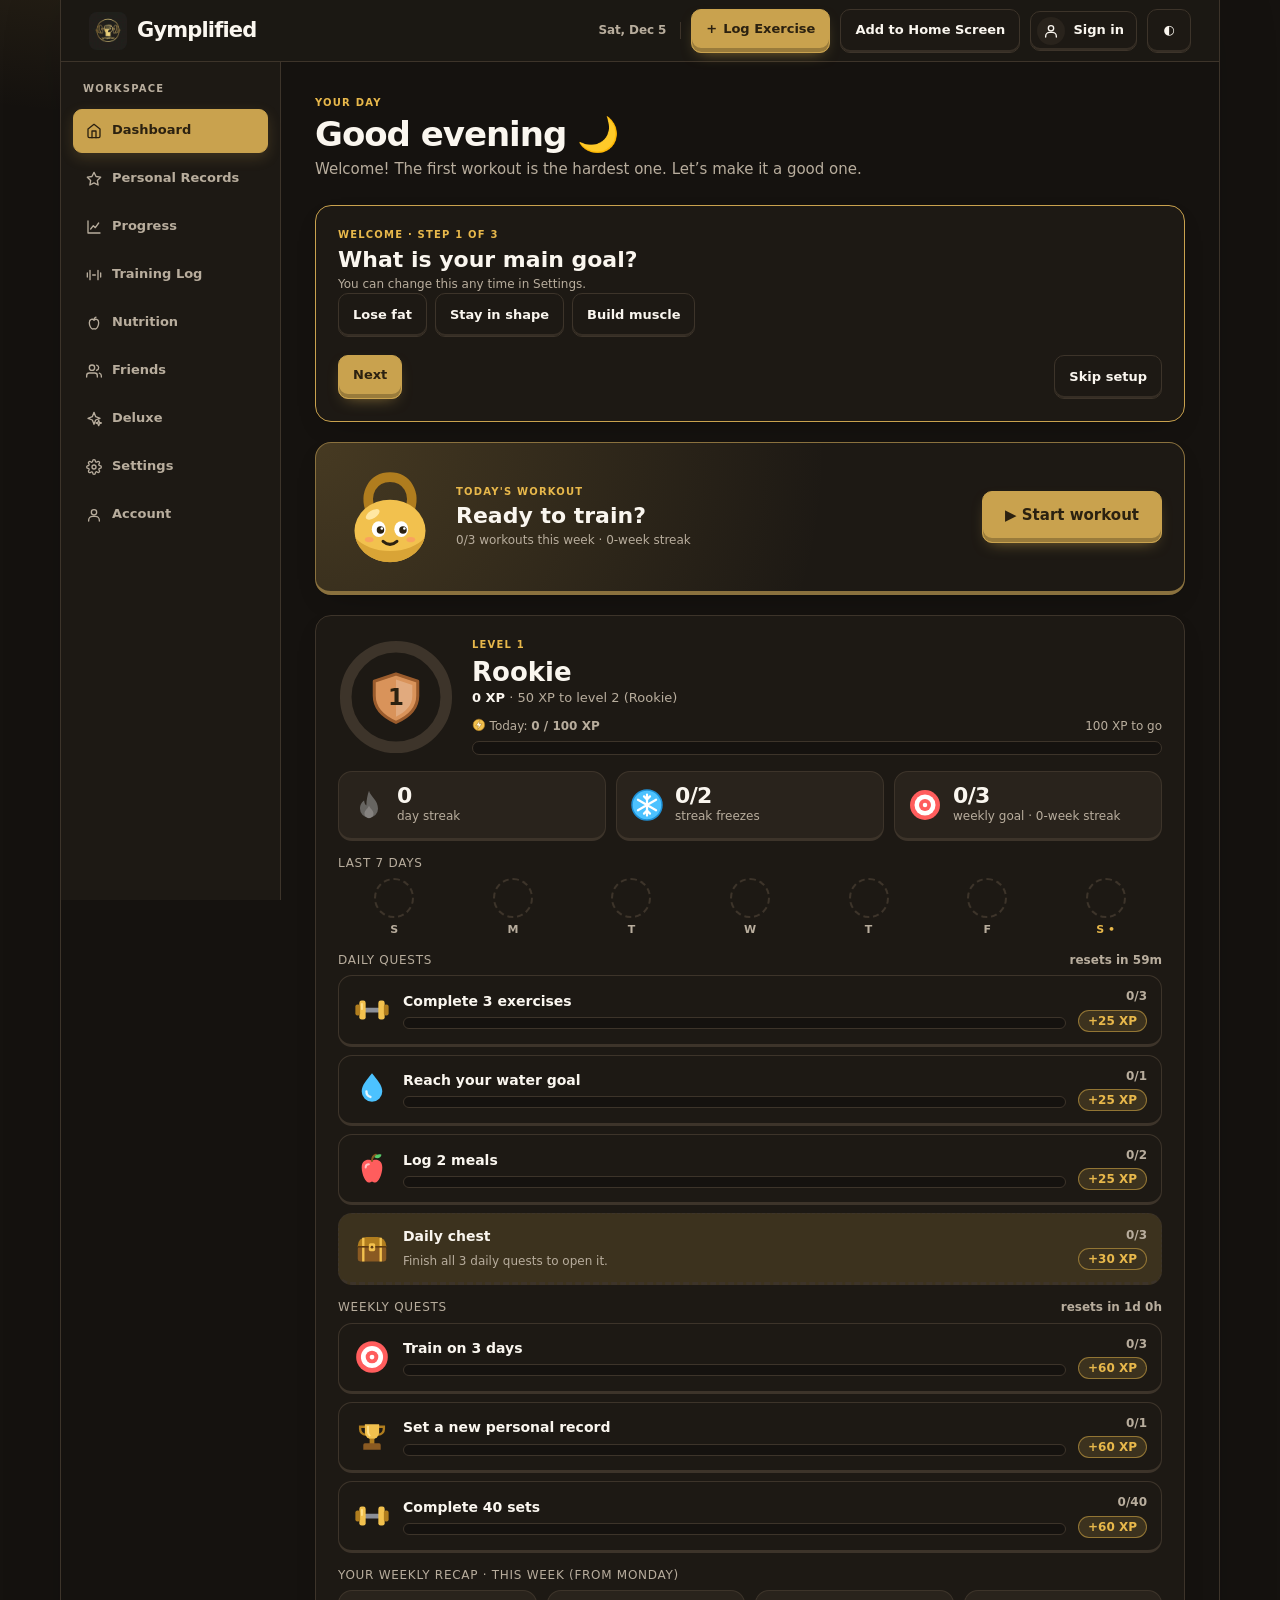
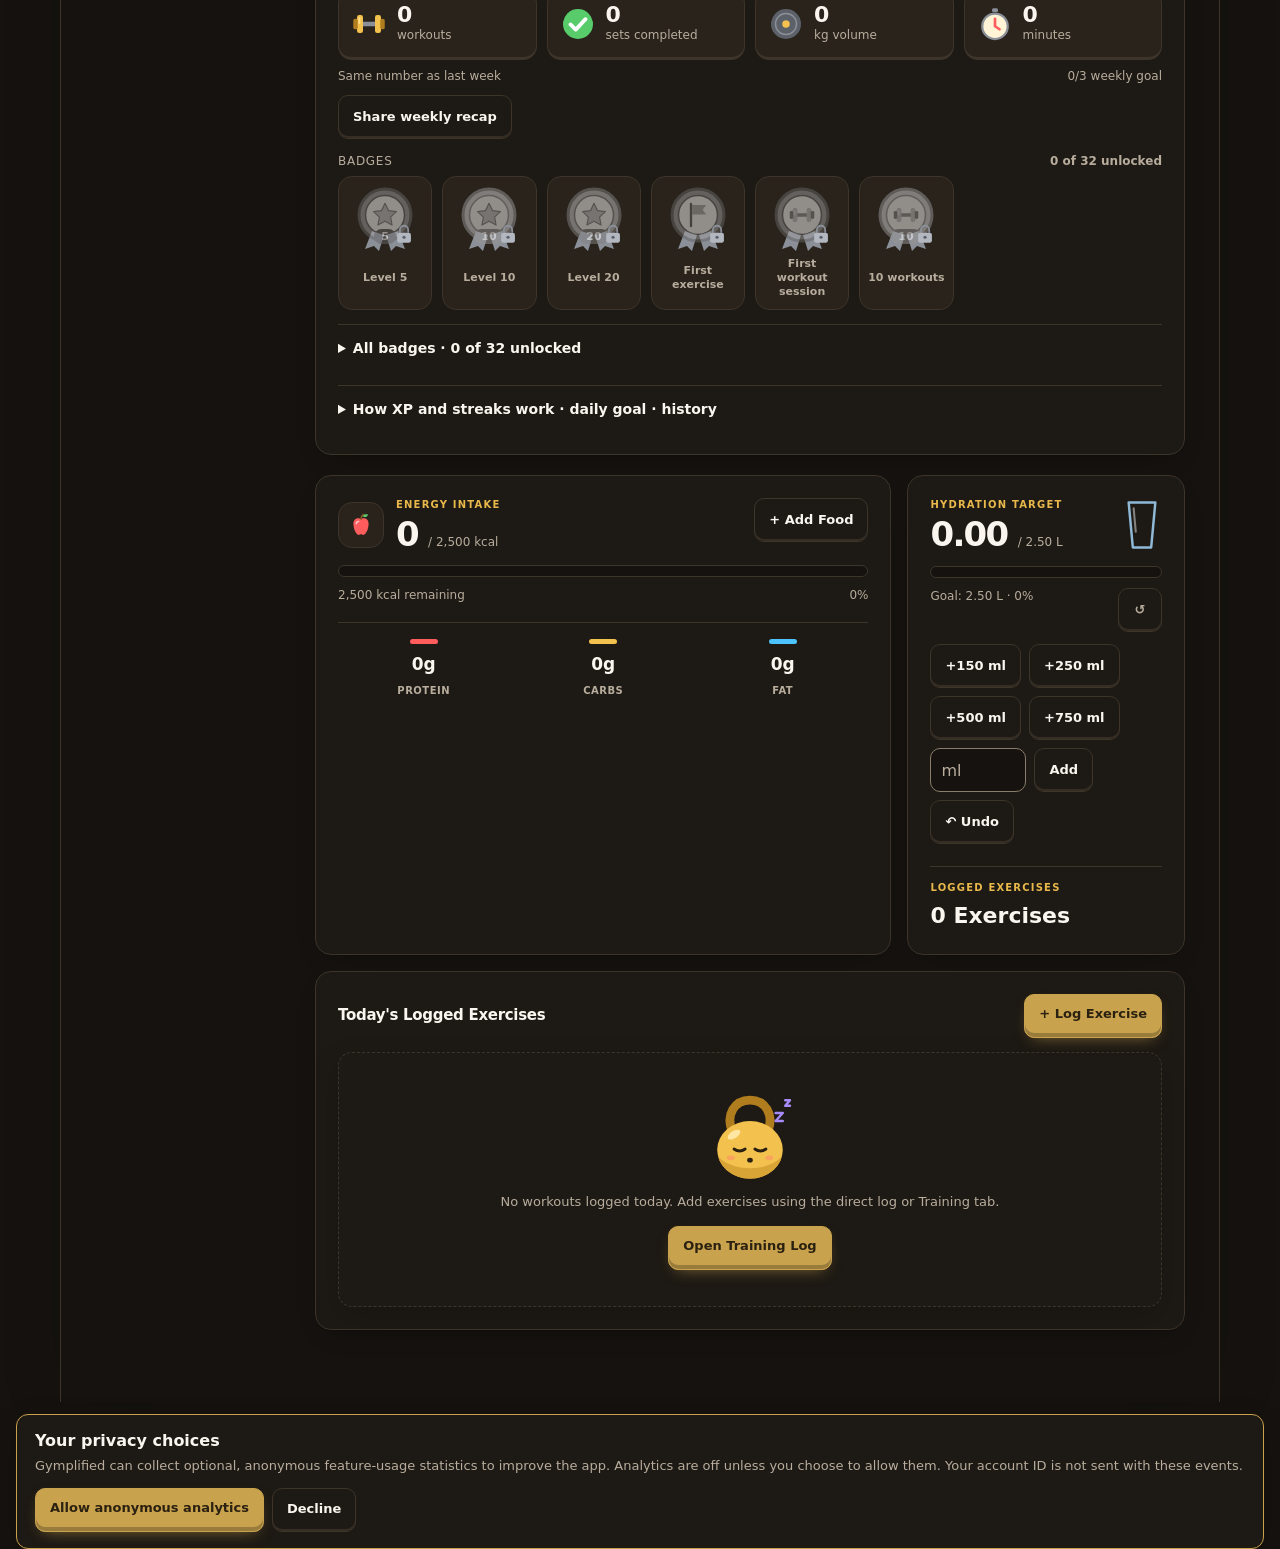
==== commit 5c00d18f: "Illustrated UI and a more rewarding XP system Graphics: a new art.js holds every picture as inline S" ====
--- a/index.html
+++ b/index.html
@@ -68,7 +68,7 @@
           <span class="nav-text nav-long">Training Log</span><span class="nav-text nav-short">Training</span>
         </button>
         <button data-screen="nutrition" data-action="showScreen" data-arg="nutrition">
-          <svg viewBox="0 0 24 24"><path d="M18 8A6 6 0 0 0 6 8c0 7-3 9-3 9h18s-3-2-3-9"/><path d="M13.73 21a2 2 0 0 1-3.46 0"/></svg>
+          <svg viewBox="0 0 24 24"><path d="M12 7.5c-1.6-1.8-7-1.9-7 4 0 4.6 2.7 9.5 5 9.5.9 0 1.3-.5 2-.5s1.1.5 2 .5c2.3 0 5-4.9 5-9.5 0-5.9-5.4-5.8-7-4z"/><path d="M12 7.5c0-2 1-3.6 3-4.3"/></svg>
           <span class="nav-text nav-long">Nutrition</span><span class="nav-text nav-short">Food</span>
         </button>
         <button data-screen="friends" data-action="showScreen" data-arg="friends">
@@ -118,13 +118,14 @@
           <div class="row-wrap"><button class="btn btn-primary" type="button" data-backup-action="export">⬇ Export backup</button><button class="btn" type="button" data-backup-action="snooze">Remind me in a week</button></div>
         </div>
         <div class="resume-banner" id="hydrationNudge" role="region" aria-label="Hydration reminder" hidden>
-          <div><strong>💧 Time for some water?</strong><p class="sub" id="hydrationNudgeText"></p></div>
+          <span class="banner-art" data-art="drop" aria-hidden="true"></span><div><strong>Time for some water?</strong><p class="sub" id="hydrationNudgeText"></p></div>
           <div class="row-wrap"><button class="btn btn-primary" type="button" id="hydrationNudgeAdd">+ 250 ml</button><button class="btn" type="button" data-nudge-action="dismiss-water">Not now</button></div>
         </div>
         <div class="resume-banner" id="streakNudge" role="region" aria-label="Streak reminder" hidden>
-          <div><strong>🔥 Keep your streak</strong><p class="sub" id="streakNudgeText"></p></div>
+          <span class="banner-art" data-art="flame" aria-hidden="true"></span><div><strong>Keep your streak</strong><p class="sub" id="streakNudgeText"></p></div>
           <div class="row-wrap"><button class="btn btn-primary" type="button" data-nudge-action="train">Log a workout</button><button class="btn" type="button" data-nudge-action="dismiss">Not today</button></div>
         </div>
+        <div class="resume-banner deluxe-tip" id="deluxeTip" role="region" aria-label="Deluxe tip" hidden></div>
 
         <div class="st-1 panel" id="gamePanel" role="region" aria-label="Progress and streaks"></div>
         <div class="st-1 panel" id="dashCalendar" role="region" aria-label="Training calendar" hidden></div>
@@ -132,10 +133,10 @@
           <!-- Calorie Panel -->
           <div class="panel">
             <div class="metric-head">
-              <div>
+              <div class="metric-lead"><span class="metric-art" data-art="apple" aria-hidden="true"></span><div>
                 <div class="eyebrow">Energy Intake</div>
                 <div class="metric-num"><span id="dashCal">—</span> <span class="metric-unit">/ <span id="dashCalTarget">—</span> kcal</span></div>
-              </div>
+              </div></div>
               <button class="btn" data-action="openCalorieModal">+ Add Food</button>
             </div>
             <div class="progress-bar"><i id="dashCalBar" class="st-2"></i></div>
@@ -144,9 +145,9 @@
               <span id="dashCalPct">—</span>
             </div>
             <div class="macro-pills">
-              <div class="macro-pill"><strong id="dashProtein">0g</strong><span>Protein</span></div>
-              <div class="macro-pill"><strong id="dashCarbs">0g</strong><span>Carbs</span></div>
-              <div class="macro-pill"><strong id="dashFat">0g</strong><span>Fat</span></div>
+              <div class="macro-pill macro-protein"><strong id="dashProtein">0g</strong><span>Protein</span></div>
+              <div class="macro-pill macro-carbs"><strong id="dashCarbs">0g</strong><span>Carbs</span></div>
+              <div class="macro-pill macro-fat"><strong id="dashFat">0g</strong><span>Fat</span></div>
             </div>
           </div>
 
@@ -157,7 +158,7 @@
                 <div class="eyebrow">Hydration Target</div>
                 <div class="metric-num"><span id="dashWater">—</span> <span class="metric-unit">/ <span id="dashWaterGoal">—</span> <span id="dashWaterUnit">L</span></span></div>
               </div>
-              
+              <span class="water-glass-host" id="dashWaterGlass" aria-hidden="true"></span>
             </div>
             <div class="progress-bar"><i id="dashWaterBar" class="st-2"></i></div>
             <div class="meta-row">
@@ -186,7 +187,7 @@
 
       <!-- 2. PERSONAL RECORDS & MOTIVATION SCREEN -->
       <section id="prs" class="screen">
-        <div class="eyebrow">Milestones & Mindset</div>
+        <span class="screen-art" data-art="trophy" aria-hidden="true"></span><div class="eyebrow">Milestones & Mindset</div>
         <h1>Personal Records & Motivation</h1>
         <p class="subtitle">Track peak performance lifts, estimated 1-Rep Max calculations, and tactical wisdom.</p>
 
@@ -243,7 +244,7 @@
 
       <!-- 3. TRAINING LOG SCREEN -->
       <section id="training" class="screen">
-        <div class="eyebrow">Execution</div>
+        <span class="screen-art" data-art="dumbbell" aria-hidden="true"></span><div class="eyebrow">Execution</div>
         <h1>Workout Session</h1>
         <p class="subtitle">Start a session, pick exercises from the library, log every set, then finish to see your stats.</p>
 <div class="st-1 panel" id="sessBar" role="status" aria-live="polite" aria-atomic="true"></div>
@@ -274,7 +275,7 @@
 
       <!-- 5. NUTRITION SCREEN -->
       <section id="nutrition" class="screen">
-        <div class="eyebrow">Fueling</div><h1>Nutrition</h1>
+        <span class="screen-art" data-art="apple" aria-hidden="true"></span><div class="eyebrow">Fueling</div><h1>Nutrition</h1>
         <p class="subtitle">Build meals, track your macros and see how your day is adding up. Food values are estimates and vary by brand and preparation.</p>
         <div class="nutrition-summary">
           <div class="panel nutrition-calories">
@@ -343,13 +344,14 @@
       </section>
 
       <section id="friends" class="screen">
-        <div class="eyebrow">Community</div><h1>Friends & Community</h1>
+        <span class="screen-art" data-art="people" aria-hidden="true"></span><div class="eyebrow">Community</div><h1>Friends & Community</h1>
         <p class="subtitle">Add friends by username, compare weekly progress and cheer each other on.</p>
         <div class="panel account-nudge" id="friendsSignedOut" hidden>
           <div class="account-nudge-text"><strong>Sign in to add friends</strong><span>Friends, the leaderboard and the activity feed need a free Gymplified account.</span></div>
           <div class="account-nudge-actions"><button class="btn btn-primary" type="button" data-action="openAccount" data-arg="signup">Create free account</button><button class="btn" type="button" data-action="openAccount" data-arg="login">Log in</button></div>
         </div>
         <div class="st-1 panel" id="friendLeaderboard" hidden></div>
+        <div class="st-1 panel" id="friendChallenges" role="region" aria-labelledby="challengesTitle" hidden></div>
         <div class="st-1 panel" id="friendFeed" hidden></div>
         <div id="friendConnections" class="st-17 panel" hidden></div>
         <div class="st-18 panel" id="friendSearchPanel" hidden>
@@ -364,7 +366,7 @@
 
       <!-- ACCOUNT -->
       <section id="account" class="screen">
-        <div class="eyebrow">Your account</div><h1>Account</h1>
+        <span class="screen-art" data-art="user" aria-hidden="true"></span><div class="eyebrow">Your account</div><h1>Account</h1>
         <p class="subtitle" id="accountSubtitle">Sign in to back up your progress and use Gymplified on every device.</p>
         <div class="st-1 panel account-panel" id="friendStatus"></div>
         <div class="panel" id="accountDeluxePanel" hidden>
@@ -385,7 +387,7 @@
 
       <!-- PROGRESS -->
       <section id="progress" class="screen">
-        <div class="eyebrow">Your journey</div><h1>Progress</h1>
+        <span class="screen-art" data-art="chart" aria-hidden="true"></span><div class="eyebrow">Your journey</div><h1>Progress</h1>
         <p class="subtitle">How consistent you’ve been, what changed this month and how your body is responding.</p>
         <div class="st-1 panel" id="progressCalendar" role="region" aria-label="Training calendar"></div>
         <div class="st-1 panel" id="progressMonth" role="region" aria-label="Monthly report"></div>
@@ -400,11 +402,11 @@
       <section id="more" class="screen">
         <div class="eyebrow">Menu</div><h1>More</h1>
         <div class="more-grid">
-          <button class="more-tile" type="button" data-action="showScreen" data-arg="account"><span class="more-tile-icon" aria-hidden="true">👤</span><span><strong>Account</strong><small id="moreAccountHint">Sign in or create an account</small></span></button>
-          <button class="more-tile" type="button" data-action="showScreen" data-arg="prs"><span class="more-tile-icon" aria-hidden="true">🏆</span><span><strong>Personal Records</strong><small>Your best lifts</small></span></button>
-          <button class="more-tile" type="button" data-action="showScreen" data-arg="progress"><span class="more-tile-icon" aria-hidden="true">📈</span><span><strong>Progress</strong><small>Calendar, monthly report, body and recovery</small></span></button>
-          <button class="more-tile" type="button" data-action="showScreen" data-arg="deluxe"><span class="more-tile-icon" aria-hidden="true">✦</span><span><strong>Deluxe</strong><small>Planner, insights and extras</small></span></button>
-          <button class="more-tile" type="button" data-action="showScreen" data-arg="settings"><span class="more-tile-icon" aria-hidden="true">⚙</span><span><strong>Settings</strong><small>Units, rest timer, appearance, data</small></span></button>
+          <button class="more-tile" type="button" data-action="showScreen" data-arg="account"><span class="more-tile-icon" data-art="user" aria-hidden="true"></span><span><strong>Account</strong><small id="moreAccountHint">Sign in or create an account</small></span></button>
+          <button class="more-tile" type="button" data-action="showScreen" data-arg="prs"><span class="more-tile-icon" data-art="trophy" aria-hidden="true"></span><span><strong>Personal Records</strong><small>Your best lifts</small></span></button>
+          <button class="more-tile" type="button" data-action="showScreen" data-arg="progress"><span class="more-tile-icon" data-art="chart" aria-hidden="true"></span><span><strong>Progress</strong><small>Calendar, monthly report, body and recovery</small></span></button>
+          <button class="more-tile" type="button" data-action="showScreen" data-arg="deluxe"><span class="more-tile-icon" data-art="sparkle" aria-hidden="true"></span><span><strong>Deluxe</strong><small>Analytics, coach, planner and themes</small></span></button>
+          <button class="more-tile" type="button" data-action="showScreen" data-arg="settings"><span class="more-tile-icon" data-art="gear" aria-hidden="true"></span><span><strong>Settings</strong><small>Units, rest timer, appearance, data</small></span></button>
         </div>
       </section>
 
@@ -558,6 +560,7 @@
           <p>Gymplified can send one notification: when your rest timer ends while the app is in the background. Other reminders appear inside the app.</p>
           <div class="rest-settings rest-settings-flat">
  <label class="rest-check" for="restNotifyToggle"><input type="checkbox" id="restNotifyToggle"> Notify me when the app is in the background</label>
+            <label class="rest-check" for="deluxeTipsToggle"><input type="checkbox" id="deluxeTipsToggle" data-gx-change="setDeluxeTips"> Show occasional Deluxe tips (at most one every few days, never during a workout)</label>
           </div>
         </div>
         </section>
@@ -638,28 +641,43 @@
         <p class="subtitle">More insight. Smarter training. Your progress, without limits.</p>
         <div class="deluxe-hero">
           <div class="deluxe-wordmark">GYMPLIFIED DELUXE</div>
+          <h2 class="deluxe-headline" id="deluxeHeadline">See exactly what your training is doing.</h2>
+          <p class="deluxe-hero-text" id="deluxeHeroText">Tools that turn the workouts and meals you already log into trends, targets and a plan that adapts to you. The free tracker stays complete without them.</p>
           <div class="deluxe-price">€9.99 <span class="deluxe-price-note" id="deluxePriceNote">one-time · coming soon</span></div>
-          <p class="deluxe-hero-text" id="deluxeHeroText">Handy extras on top of the full free tracker. Everything you need to log and improve stays free.</p>
           <div class="deluxe-actions">
             <span class="deluxe-pill" id="deluxeStatus">COMING SOON</span>
             <span class="deluxe-mode-badge" id="deluxeModeBadge" hidden>Test mode · no real money is taken</span>
             <button class="btn btn-primary" type="button" id="deluxeBuyBtn" hidden>Unlock Deluxe · €9.99</button>
             <button class="btn" type="button" id="deluxeRestoreBtn" hidden>Restore purchase</button>
-            <button class="btn" type="button" data-action="openDeluxeDemo">Explore Deluxe</button>
+            <button class="btn" type="button" id="deluxeExploreBtn" data-action="openDeluxeDemo">Take the tour</button>
             <span class="sub" id="deluxeDemoToggle" role="status"></span>
           </div>
+          <p class="deluxe-ready" id="deluxeReady" hidden></p>
+          <p class="deluxe-founder" id="deluxeFounder" hidden></p>
           <div class="deluxe-demo-note" id="deluxeSalesNote">Deluxe is not on sale yet. No payment is taken on this page.</div>
           <p class="sub deluxe-terms-link"><a href="./terms.html#deluxe">Deluxe purchase terms and 14-day refund</a> · <a href="./privacy.html">Privacy</a></p>
         </div>
+        <div id="deluxeSales">
         <div class="section-title">What's included <span class="sub" id="deluxeIncludedNote">ONE-TIME · NO SUBSCRIPTION</span></div>
-        <p class="sub deluxe-free-note">Always free: workout and food logging, PRs, up to 5 saved routines, streaks, badges, friends and leaderboards, progress lines, backups and CSV export.</p>
+        <p class="sub deluxe-free-note">Every tool below opens with a live sample, so you can see exactly what you would get.</p>
         <div class="deluxe-grid">
-          <article class="deluxe-feature"><div class="lock">📈</div><h3>Advanced analytics</h3><p>Track strength trends, volume progression, estimated 1RM and training consistency with detailed charts.</p><button class="st-3 btn" data-action="previewDeluxeFeature" data-arg="Advanced analytics">Preview feature</button></article>
-          <article class="deluxe-feature"><div class="lock">🧠</div><h3>Smart training insights</h3><p>See muscle-group workload, identify neglected areas and get useful recovery guidance from your logged sessions.</p><button class="st-3 btn" data-action="previewDeluxeFeature" data-arg="Smart training insights">Preview feature</button></article>
-          <article class="deluxe-feature"><div class="lock">🗓️</div><h3>Workout planner</h3><p>Build multi-week training plans, organise training days and compare planned sessions with completed workouts.</p><button class="st-3 btn" data-action="previewDeluxeFeature" data-arg="Workout planner">Preview feature</button></article>
-          <article class="deluxe-feature"><div class="lock">🏆</div><h3>Performance lab</h3><p>Compare exercise history, personal records, estimated one-rep max and best-set performance over time.</p><button class="st-3 btn" data-action="previewDeluxeFeature" data-arg="Performance lab">Preview feature</button></article>
-          <article class="deluxe-feature"><div class="lock">📦</div><h3>Complete data tools</h3><p>Advanced exports, full backup options and detailed training reports for keeping your data portable.</p><button class="st-3 btn" data-action="previewDeluxeFeature" data-arg="Complete data tools">Preview feature</button></article>
-          <article class="deluxe-feature"><div class="lock">🎨</div><h3>Deluxe customisation</h3><p>Exclusive profile accents, premium themes, profile presentation options and Deluxe account flair.</p><button class="st-3 btn" data-action="previewDeluxeFeature" data-arg="Deluxe customisation">Preview feature</button></article>
+          <article class="deluxe-feature"><div class="deluxe-feature-icon" aria-hidden="true">📈</div><h3>Advanced analytics</h3><p>Your training at a glance, over 8 weeks or a whole year.</p><ul class="deluxe-points"><li>Weekly volume with a 4-week trend line</li><li>Every number compared with the period before</li><li>Where your volume goes, lift by lift</li><li>All-time highlights and weekly-goal streaks</li></ul><button type="button" class="btn" data-action="previewDeluxeFeature" data-arg="Advanced analytics">See it in action</button></article>
+          <article class="deluxe-feature"><div class="deluxe-feature-icon" aria-hidden="true">🧠</div><h3>Smart training insights</h3><p>A coach’s eye on your log: what is working and what has stalled.</p><ul class="deluxe-points"><li>Stalled lifts spotted before you notice</li><li>Muscle balance map with weekly set guidance</li><li>Plain-language notes, never a lecture</li></ul><button type="button" class="btn" data-action="previewDeluxeFeature" data-arg="Smart training insights">See it in action</button></article>
+          <article class="deluxe-feature"><div class="deluxe-feature-icon" aria-hidden="true">🏆</div><h3>Performance lab</h3><p>A strength curve for every lift you have ever logged.</p><ul class="deluxe-points"><li>Estimated max over time, bests marked</li><li>Strength goals with a progress bar and an honest finish date</li><li>Training weights for every intensity, ready to load</li><li>Rep-max table: lifted against predicted</li></ul><button type="button" class="btn" data-action="previewDeluxeFeature" data-arg="Performance lab">See it in action</button></article>
+          <article class="deluxe-feature"><div class="deluxe-feature-icon" aria-hidden="true">🗓️</div><h3>Workout planner</h3><p>Programmes that progress themselves, session by session.</p><ul class="deluxe-points"><li>Five proven templates, prefilled with your weights</li><li>Targets adapt to your last session: up when you hit it, repeat when you miss</li><li>Today’s session waiting on your dashboard</li></ul><button type="button" class="btn" data-action="previewDeluxeFeature" data-arg="Workout planner">See it in action</button></article>
+          <article class="deluxe-feature"><div class="deluxe-feature-icon" aria-hidden="true">📦</div><h3>Complete data tools</h3><p>Your progress, ready to share or keep.</p><ul class="deluxe-points"><li>A shareable progress card image</li><li>A print-ready training report</li><li>Analysis-ready spreadsheets of every set and lift</li></ul><button type="button" class="btn" data-action="previewDeluxeFeature" data-arg="Complete data tools">See it in action</button></article>
+          <article class="deluxe-feature"><div class="deluxe-feature-icon" aria-hidden="true">🥗</div><h3>Nutrition coach</h3><p>Calorie targets built from your real metabolism.</p><ul class="deluxe-points"><li>Your maintenance calories, worked out from your food log and weigh-ins</li><li>A target for losing, keeping or gaining weight at a safe pace</li><li>Matching protein, carb and fat targets in one tap</li></ul><button type="button" class="btn" data-action="previewDeluxeFeature" data-arg="Nutrition coach">See it in action</button></article>
+          <article class="deluxe-feature"><div class="deluxe-feature-icon" aria-hidden="true">🤝</div><h3>Friend challenges</h3><p>Turn your friends into training partners.</p><ul class="deluxe-points"><li>Start a workout-count or volume challenge for up to nine weeks</li><li>Invite any friend: they join free, no Deluxe needed</li><li>Live standings that respect everyone’s privacy settings</li></ul><button type="button" class="btn" data-action="previewDeluxeFeature" data-arg="Friend challenges">See it in action</button></article>
+          <article class="deluxe-feature"><div class="deluxe-feature-icon" aria-hidden="true">🎨</div><h3>Deluxe customisation</h3><p>Make the whole app feel like yours.</p><ul class="deluxe-points"><li>Four signature themes, including true-black Obsidian</li><li>Celebration styles for a finished workout</li><li>Deluxe badge on your profile, plus unlimited saved routines</li></ul><button type="button" class="btn" data-action="previewDeluxeFeature" data-arg="Deluxe customisation">See it in action</button></article>
+        </div>
+        <div class="panel deluxe-compare">
+          <div class="section-title">Free stays complete <span class="sub">NOTHING IS TAKEN AWAY</span></div>
+          <div class="deluxe-compare-grid">
+            <div><h3>Always free</h3><ul class="deluxe-points"><li>Workout, set and food logging</li><li>Personal records, streaks and badges</li><li>Progress calendar, monthly report and body tracking</li><li>Friends, leaderboards and reactions</li><li>Joining friends’ challenges</li><li>5 saved routines and the starter pack</li><li>Backups, restore and CSV export</li></ul></div>
+            <div><h3>Deluxe adds</h3><ul class="deluxe-points is-deluxe"><li>Long-range analytics and trends</li><li>Coach notes and muscle balance</li><li>Strength curves and projections</li><li>Programmes that adapt to each session</li><li>Maintenance calories and macro targets</li><li>Starting friend challenges</li><li>Share cards, reports and themes</li><li>Unlimited saved routines</li></ul></div>
+          </div>
+          <p class="sub">One payment of €9.99. No subscription, nothing renews, and a full refund within 14 days if it is not for you.</p>
+        </div>
         </div>
         <div id="deluxeLockedNotice" class="st-35 panel">
           <strong id="deluxeLockedTitle">Deluxe tools are locked.</strong>
@@ -671,55 +689,42 @@
           <button class="btn btn-primary" type="button" id="deluxeDemoUnlockBtn">Enable demo unlock</button>
         </div>
         <div id="deluxeTools" hidden>
-          <div class="section-title">Your training intelligence <span class="deluxe-pill">LIVE ACCOUNT DATA</span></div>
-          <div class="deluxe-grid">
-            <article class="deluxe-feature"><div class="eyebrow">Training volume</div><div class="metric-num" id="deluxeVolumeMetric">—</div><p class="sub" id="deluxeVolumeCompare">Last 4 weeks vs previous 4 weeks</p></article>
-            <article class="deluxe-feature"><div class="eyebrow">Workouts · 28 days</div><div class="metric-num" id="deluxeWorkoutMetric">0</div><p class="sub" id="deluxeWorkoutCompare">Completed sessions</p></article>
-            <article class="deluxe-feature"><div class="eyebrow">Estimated strength</div><div class="metric-num" id="deluxeStrengthMetric">—</div><p class="sub" id="deluxeStrengthCompare">Best estimated 1RM across saved lifts</p></article>
-          </div>
-          <div class="st-35 panel">
-            <div class="section-title">Volume progression <span class="sub">KG · COMPLETED SETS</span></div>
-            <div id="deluxeVolumeChart" class="deluxe-chart" role="img" aria-label="Weekly training volume chart"></div>
-            <div id="deluxeVolumeLabels" class="meta-row"></div>
-          </div>
-          <div class="grid-2">
-            <div class="panel"><div class="section-title">Muscle-group workload</div><div id="deluxeMuscleBreakdown"></div></div>
-            <div class="panel"><div class="section-title">Smart training insights</div><div id="deluxeInsights"></div></div>
-          </div>
-          <div class="st-38 panel">
-            <div class="section-title">Performance lab</div>
-            <div class="form-grid"><div class="field"><label for="deluxeExerciseSelect">Exercise</label><select id="deluxeExerciseSelect" data-change="renderDeluxePerformance"></select></div><div class="field"><label>Best estimated 1RM</label><div class="metric-num" id="deluxeExerciseBest">—</div></div><div class="field"><label>Change since first logged</label><div class="metric-num" id="deluxeExerciseChange">—</div></div></div>
-            <div id="deluxePerformanceRows"></div>
-          </div>
-          <div class="st-38 panel">
-            <div class="section-title">Workout planner <span class="sub">CREATE AND SAVE YOUR OWN PLANS</span></div>
-            <div class="form-grid">
-              <div class="field"><label for="deluxePlanName">Plan name</label><input id="deluxePlanName" maxlength="50" placeholder="e.g. 4-day strength split"></div>
-              <div class="field"><label for="deluxePlanDay">Training day</label><select id="deluxePlanDay"><option>Day 1 · Monday</option><option>Day 2 · Tuesday</option><option>Day 3 · Wednesday</option><option>Day 4 · Thursday</option><option>Day 5 · Friday</option><option>Day 6 · Saturday</option><option>Day 7 · Sunday</option></select></div>
-              <div class="field"><label for="deluxePlanExercise">Exercise name</label><input id="deluxePlanExercise" maxlength="80" placeholder="Search the exercise library" list="deluxeExerciseList" autocomplete="off"><datalist id="deluxeExerciseList"></datalist></div>
-              <div class="field"><label for="deluxePlanSets">Sets</label><input id="deluxePlanSets" type="number" min="1" max="20" value="3"></div>
-              <div class="field"><label for="deluxePlanReps">Target reps</label><input id="deluxePlanReps" type="number" min="1" max="100" value="8"></div>
-              <div class="field"><label for="deluxePlanKg">Suggested weight (<span data-weight-unit>kg</span>)</label><input id="deluxePlanKg" type="number" min="0" max="1000" step="0.5" value="0"></div>
-            </div>
-            <div class="row-wrap"><button class="btn btn-primary" data-action="addDeluxePlanExercise">Add exercise to plan</button><button class="btn" data-action="saveDeluxePlan">Save plan</button></div>
-            <div id="deluxePlanDraft" class="st-3"></div>
+          <div class="lb-tabs dx-tabs" id="dxTabs" role="tablist" aria-label="Deluxe tools"></div>
+          <div id="dxPanel-analytics" class="dx-panel" role="tabpanel" aria-labelledby="dxTab-analytics"></div>
+          <div id="dxPanel-coach" class="dx-panel" role="tabpanel" aria-labelledby="dxTab-coach" hidden></div>
+          <div id="dxPanel-lab" class="dx-panel" role="tabpanel" aria-labelledby="dxTab-lab" hidden></div>
+          <div id="dxPanel-planner" class="dx-panel" role="tabpanel" aria-labelledby="dxTab-planner" hidden>
+            <div class="panel dx-block">
+              <div class="section-title">Start from a proven programme <span class="sub">PREFILLED WITH YOUR LAST WEIGHTS</span></div>
+              <div id="deluxeTemplates"></div>
+              <p class="sub">Generic examples to build on. They are not personal advice.</p>
+            </div>
+            <div class="panel dx-block">
+              <div class="section-title">Build your plan <span class="sub">TEMPLATE OR FROM SCRATCH</span></div>
+              <div class="form-grid">
+                <div class="field"><label for="deluxePlanName">Plan name</label><input id="deluxePlanName" maxlength="50" placeholder="e.g. 4-day strength split"></div>
+                <div class="field"><label for="deluxePlanWeeks">Programme length</label><select id="deluxePlanWeeks" data-dx-change="syncPlanProgramFields"><option value="0">Open-ended</option><option value="4">4 weeks</option><option value="6">6 weeks</option><option value="8">8 weeks</option><option value="12">12 weeks</option></select></div>
+                <div class="field"><label for="deluxePlanMode">Each week</label><select id="deluxePlanMode" data-dx-change="syncPlanProgramFields"><option value="none">Keep the same targets</option><option value="weight">Add weight</option><option value="reps">Add a rep</option></select></div>
+                <div class="field" id="deluxePlanStepField" hidden><label for="deluxePlanStep">Weekly increase (<span data-weight-unit>kg</span>)</label><input id="deluxePlanStep" type="number" min="0" max="45" step="0.25" inputmode="decimal"></div>
+              </div>
+              <label class="st-40" id="deluxePlanDeloadRow" hidden><input id="deluxePlanDeload" type="checkbox"> Make the final week lighter (fewer sets at about 90% of the weight)</label>
+              <label class="st-40" for="deluxePlanAdaptive"><input id="deluxePlanAdaptive" type="checkbox" checked> Adapt each target to the last session: move up after a hit, repeat after a miss, step back about 10% after two misses</label>
+              <div class="sub-h">Add exercises</div>
+              <div class="form-grid">
+                <div class="field"><label for="deluxePlanDay">Training day</label><select id="deluxePlanDay"><option>Day 1 · Monday</option><option>Day 2 · Tuesday</option><option>Day 3 · Wednesday</option><option>Day 4 · Thursday</option><option>Day 5 · Friday</option><option>Day 6 · Saturday</option><option>Day 7 · Sunday</option></select></div>
+                <div class="field"><label for="deluxePlanExercise">Exercise name</label><input id="deluxePlanExercise" maxlength="80" placeholder="Search the exercise library" list="deluxeExerciseList" autocomplete="off"><datalist id="deluxeExerciseList"></datalist></div>
+                <div class="field"><label for="deluxePlanSets">Sets</label><input id="deluxePlanSets" type="number" min="1" max="20" value="3"></div>
+                <div class="field"><label for="deluxePlanReps">Target reps</label><input id="deluxePlanReps" type="number" min="1" max="100" value="8"></div>
+                <div class="field"><label for="deluxePlanKg">Week 1 weight (<span data-weight-unit>kg</span>)</label><input id="deluxePlanKg" type="number" min="0" max="1000" step="0.5" value="0"></div>
+              </div>
+              <div class="row-wrap"><button class="btn" data-action="addDeluxePlanExercise">Add exercise to plan</button><button class="btn btn-primary" data-action="saveDeluxePlan">Save plan</button></div>
+              <div id="deluxePlanDraft" class="st-3"></div>
+            </div>
             <div id="deluxePlanLibrary" class="st-39"></div>
           </div>
-          <div class="st-38 panel">
-            <div class="section-title">Data tools</div>
-            <p class="st-14 sub">Export detailed training data, download a report, or use Gymplified's full JSON backup to move all your data.</p>
-            <div class="row-wrap"><button class="btn btn-primary" data-action="exportDeluxeCSV">Export workout CSV</button><button class="btn" data-action="exportDeluxeReport">Download progress report</button><button class="btn" data-action="exportData">Full JSON backup</button></div>
-            <div class="st-11 sub" id="deluxeExportStatus" aria-live="polite"></div>
-          </div>
-          <div class="st-38 panel">
-            <div class="section-title">Deluxe customisation</div>
-            <div class="form-grid">
-              <div class="field"><label for="deluxeAccent">Premium accent colour</label><select id="deluxeAccent" data-change="saveDeluxeCustomisation"><option value="gold">Gold</option><option value="violet">Violet</option><option value="blue">Blue</option><option value="emerald">Emerald</option><option value="crimson">Crimson</option><option value="amber">Amber</option></select></div>
-              <div class="field"><label for="deluxeTheme">App appearance</label><select id="deluxeTheme" data-change="saveDeluxeCustomisation"><option value="dark">Dark</option><option value="light">Light</option></select></div>
-            </div>
-            <label class="st-40"><input id="deluxeProfileFlair" type="checkbox" data-change="saveDeluxeCustomisation"> Show Deluxe flair on my profile</label>
-            <p class="st-12 sub">These preferences sync with your Gymplified account when signed in.</p>
-          </div>
+          <div id="dxPanel-nutrition" class="dx-panel" role="tabpanel" aria-labelledby="dxTab-nutrition" hidden></div>
+          <div id="dxPanel-data" class="dx-panel" role="tabpanel" aria-labelledby="dxTab-data" hidden></div>
+          <div id="dxPanel-style" class="dx-panel" role="tabpanel" aria-labelledby="dxTab-style" hidden></div>
         </div>
       </section>
     </main>
@@ -732,10 +737,12 @@
   <div id="exerciseSheetBody"></div>
 </dialog>
 <dialog id="deluxeModal" class="app-dialog deluxe-dialog" aria-labelledby="deluxeModalTitle" aria-describedby="deluxeModalText">
-  <span class="deluxe-pill">DELUXE PREVIEW</span>
-  <h2 id="deluxeModalTitle" class="st-3">Explore Gymplified Deluxe</h2>
+  <div class="sheet-head"><span class="deluxe-pill">DELUXE PREVIEW</span><button type="button" class="btn btn-icon-only" id="deluxeModalX" aria-label="Close preview">✕</button></div>
+  <h2 id="deluxeModalTitle" class="st-3" tabindex="-1">Explore Gymplified Deluxe</h2>
   <p id="deluxeModalText"></p>
-  <div class="app-dialog-actions"><button class="btn btn-primary" type="button" id="deluxeModalClose">Close</button></div>
+  <p class="deluxe-sample-note" id="deluxeModalSample" hidden>Sample data. Yours appears here the moment you unlock.</p>
+  <div id="deluxeModalPreview" class="deluxe-preview" hidden></div>
+  <div class="app-dialog-actions"><button class="btn" type="button" id="deluxeModalClose">Close</button><button class="btn btn-primary" type="button" id="deluxeModalBuy" hidden>Unlock Deluxe · €9.99</button></div>
 </dialog>
 <dialog id="scanDialog" class="app-dialog scan-dialog" aria-labelledby="scanTitle" aria-describedby="scanPrivacy">
   <h2 id="scanTitle">Scan a barcode</h2>
@@ -778,6 +785,21 @@
   <input id="deleteAccountConfirm" type="text" autocomplete="off" maxlength="6" spellcheck="false" data-input="updateDeleteAccountConfirm">
   <div class="app-dialog-actions"><button class="btn" type="button" data-action="closeAccountDialogs">Cancel</button><button class="btn" id="confirmDeleteAccountButton" type="button" disabled data-action="confirmDeleteGymplifiedAccount">Delete permanently</button></div>
 </dialog>
+<dialog id="passwordDialog" class="app-dialog" aria-labelledby="passwordDialogTitle" aria-describedby="passwordDialogText">
+  <h2 id="passwordDialogTitle">Choose a new password</h2>
+  <p id="passwordDialogText">Your reset link worked and you are signed in. Choose a new password to finish. Other devices will be signed out.</p>
+  <form data-submit="saveNewPassword">
+    <input id="passwordDialogEmail" class="sr" type="email" name="username" autocomplete="username" readonly tabindex="-1" aria-hidden="true">
+    <label for="resetNewPassword">New password</label>
+    <input id="resetNewPassword" name="password" type="password" required minlength="8" maxlength="72" autocomplete="new-password" aria-describedby="newPasswordHint" data-input="updatePasswordHint">
+    <p class="password-hint" id="newPasswordHint" aria-live="polite">At least 8 characters.</p>
+    <label for="resetConfirmPassword">Repeat new password</label>
+    <input id="resetConfirmPassword" name="confirm" type="password" required minlength="8" maxlength="72" autocomplete="new-password">
+    <label class="password-show" for="showNewPassword"><input id="showNewPassword" type="checkbox" data-change="togglePasswordVisibility"> Show passwords</label>
+    <p class="password-error" id="passwordDialogMessage" role="alert"></p>
+    <div class="app-dialog-actions"><button class="btn" type="button" data-action="closePasswordDialog">Not now</button><button class="btn btn-primary" id="savePasswordButton" type="submit">Save password</button></div>
+  </form>
+</dialog>
 <dialog id="resetProgressDialog" class="app-dialog" aria-labelledby="resetProgressTitle" aria-describedby="resetProgressDescription">
   <h2 id="resetProgressTitle">Reset all progress?</h2>
   <p id="resetProgressDescription">This clears workouts, nutrition, goals and personal records on this device and in your synced account. This cannot be undone.</p>
@@ -801,10 +823,13 @@
   <div class="progress-bar rest-bar-progress" aria-hidden="true"><i id="restBarFill"></i></div>
   <div class="rest-bar-actions"><button class="btn" type="button" data-rest-action="minus" aria-label="Subtract 15 seconds of rest">−15s</button><button class="btn" type="button" data-rest-action="plus" aria-label="Add 15 seconds of rest">+15s</button><button class="btn" type="button" data-rest-action="skip" aria-label="Skip rest">Skip</button></div>
 </div>
+<script src="./art.js"></script>
 <script src="./sdk/supabase-2.57.4.js"></script>
 <script src="./lib.js"></script>
 <script src="./app.js"></script>
 <script src="./plus.js"></script>
+<script src="./deluxe.js"></script>
+<script src="./growth.js"></script>
 
 <script src="./analytics.js" defer></script>
 </body>
--- a/app.css
+++ b/app.css
@@ -675,19 +675,11 @@
 .deluxe-feature{border:1px solid var(--line);background:var(--panel);border-radius:10px;padding:16px;min-height:150px}
 .deluxe-feature h3{font-size:calc(14px * var(--text-scale, 1));margin:10px 0 5px}
 .deluxe-feature p{font-size:calc(12px * var(--text-scale, 1));color:var(--muted);line-height:1.5}
-.deluxe-feature .lock{font-size:calc(20px * var(--text-scale, 1))}
 .deluxe-pill{display:inline-flex;border:1px solid var(--deluxe-line);color:var(--deluxe-text);padding:3px 8px;border-radius:99px;font-size:calc(10px * var(--text-scale, 1));font-weight:800;letter-spacing:.06em}
-.deluxe-modal-card{width:min(100%,520px);background:var(--panel);border:1px solid var(--deluxe-line);border-radius:14px;padding:22px;max-height:85vh;overflow:auto}
-.deluxe-modal-card h2{font-size:calc(20px * var(--text-scale, 1));margin-bottom:8px}
-.deluxe-modal-card p{color:var(--muted);font-size:calc(13px * var(--text-scale, 1));line-height:1.55}
 .deluxe-demo-note{border:1px dashed var(--deluxe-line);background:rgba(201,162,78,.08);padding:12px;border-radius:8px;font-size:calc(12px * var(--text-scale, 1));color:var(--muted);margin-top:14px}
-.deluxe-chart{display:flex;align-items:end;gap:8px;height:120px;padding:12px 4px 0;border-bottom:1px solid var(--line)}
-.deluxe-bar{flex:1;min-width:8px;background:linear-gradient(180deg,#d6b15e,#8c6825);border-radius:4px 4px 0 0;position:relative}
-.deluxe-insight{padding:10px 0;border-bottom:1px solid var(--line);font-size:calc(12px * var(--text-scale, 1));line-height:1.5}
-.deluxe-insight:last-child{border:0}.deluxe-plan-row{padding:10px;border:1px solid var(--line);border-radius:8px;margin:7px 0;font-size:calc(12px * var(--text-scale, 1))}
+.deluxe-plan-row{padding:10px;border:1px solid var(--line);border-radius:8px;margin:7px 0;font-size:calc(12px * var(--text-scale, 1))}
 .deluxe-table{width:100%;border-collapse:collapse;font-size:calc(12px * var(--text-scale, 1))}.deluxe-table th,.deluxe-table td{text-align:left;padding:8px;border-bottom:1px solid var(--line)}
 .deluxe-table th{color:var(--muted);font-size:calc(10px * var(--text-scale, 1));text-transform:uppercase}
-.deluxe-chart span{flex:1;background:linear-gradient(180deg,#d6b15e,#8c6825);border-radius:4px 4px 0 0;min-width:8px}
 
 /* ===== Batch 10 (K3): former inline style attributes. The doubled class keeps them ahead of component rules, as inline styles were. ===== */
 .st-1.st-1{margin-bottom:20px}
@@ -727,7 +719,6 @@
 .st-35.st-35{margin-bottom:16px}
 .st-36.st-36{margin:6px 0 0}
 .st-37.st-37{margin:6px 0 10px}
-.st-38.st-38{margin:16px 0}
 .st-39.st-39{margin-top:16px}
 .st-40.st-40{display:flex;gap:9px;align-items:center;font-size:calc(13px * var(--text-scale, 1))}
 .st-41.st-41{flex:1;min-width:0}
@@ -757,7 +748,6 @@
 .st-65.st-65{flex:1;min-width:180px}
 .st-66.st-66{font:700 19px var(--font-heading)}
 .st-67.st-67{margin-left:6px}
-.st-68.st-68{margin:10px 0}
 .st-69.st-69{display:flex;justify-content:space-between;gap:8px;margin-top:6px}
 .st-70.st-70{margin-top:9px}
 
@@ -926,3 +916,368 @@
 /* A hidden button must stay hidden: .btn sets display, which otherwise beats the hidden attribute
    (this kept "Unlock Deluxe" visible for people who already own it). */
 .btn[hidden],button[hidden]{display:none!important}
+
+/* ===== Deluxe: sales page ===== */
+.deluxe-hero{position:relative;overflow:hidden;padding:clamp(20px,4vw,34px);border-radius:18px;background:radial-gradient(120% 140% at 100% 0%,rgba(214,177,94,.26),transparent 55%),linear-gradient(135deg,rgba(201,162,78,.12),var(--panel) 70%)}
+.deluxe-headline{font:800 calc(clamp(24px,4.6vw,38px) * var(--text-scale,1))/1.08 var(--font-heading);letter-spacing:-.035em;margin:10px 0 8px;max-width:17ch;text-wrap:balance}
+.deluxe-hero-text{font-size:calc(15px * var(--text-scale,1));line-height:1.55;max-width:56ch}
+.deluxe-price{font-size:calc(34px * var(--text-scale,1));margin:16px 0 0}
+.deluxe-hero.is-owned .deluxe-price,.deluxe-hero.is-owned .deluxe-terms-link{display:none}
+.deluxe-hero.is-owned{padding:clamp(16px,3vw,22px)}
+.deluxe-hero.is-owned .deluxe-headline{font-size:calc(22px * var(--text-scale,1));max-width:none}
+.deluxe-ready{margin:16px 0 0;padding:12px 14px;border-left:3px solid var(--deluxe-line);background:color-mix(in srgb,var(--deluxe-line) 12%,transparent);border-radius:0 10px 10px 0;font-size:calc(13px * var(--text-scale,1));line-height:1.5;max-width:64ch}
+.deluxe-ready strong{color:var(--deluxe-text)}
+.deluxe-ready[hidden]{display:none}
+.deluxe-grid{grid-template-columns:repeat(auto-fit,minmax(min(100%,250px),1fr));gap:14px}
+.deluxe-feature{display:flex;flex-direction:column;gap:6px;padding:18px;border-radius:14px;min-height:0;transition:border-color .2s var(--ease-out),transform .2s var(--ease-out)}
+.deluxe-feature:hover{border-color:var(--deluxe-line);transform:translateY(-2px)}
+.deluxe-feature-icon{width:42px;height:42px;display:grid;place-items:center;border-radius:12px;font-size:calc(20px * var(--text-scale,1));background:color-mix(in srgb,var(--deluxe-line) 16%,transparent);border:1px solid color-mix(in srgb,var(--deluxe-line) 45%,transparent)}
+.deluxe-feature h3{font-size:calc(16px * var(--text-scale,1));margin:8px 0 0;letter-spacing:-.01em}
+.deluxe-feature p{font-size:calc(13px * var(--text-scale,1));margin:0}
+.deluxe-feature .btn{margin-top:auto;align-self:flex-start}
+.deluxe-points{list-style:none;margin:6px 0 12px;padding:0;display:grid;gap:6px;font-size:calc(13px * var(--text-scale,1));line-height:1.4}
+.deluxe-points li{position:relative;padding-left:20px}
+.deluxe-points li::before{content:"✓";position:absolute;left:0;color:var(--success);font-weight:800}
+.deluxe-points.is-deluxe li::before{content:"✦";color:var(--deluxe-text)}
+.deluxe-compare{margin:18px 0}
+.deluxe-compare-grid{display:grid;grid-template-columns:repeat(auto-fit,minmax(min(100%,220px),1fr));gap:8px 28px}
+.deluxe-compare h3{font-size:calc(13px * var(--text-scale,1));text-transform:uppercase;letter-spacing:.08em;color:var(--muted);margin:0}
+.deluxe-dialog{width:min(94vw,760px)}
+.deluxe-sample-note{display:inline-block;margin:10px 0 0;padding:5px 10px;border:1px dashed var(--deluxe-line);border-radius:99px;color:var(--deluxe-text)!important;font-weight:700}
+.deluxe-sample-note[hidden],.deluxe-preview[hidden]{display:none}
+.deluxe-preview{margin-top:14px}
+.deluxe-dialog .app-dialog-actions{position:sticky;bottom:-22px;background:var(--panel);padding:12px 0 22px;margin-bottom:-22px}
+
+/* ===== Deluxe: the tools ===== */
+.dx-tabs{position:sticky;top:0;z-index:5;background:var(--bg);padding:10px 0;margin:6px 0 4px;flex-wrap:nowrap;overflow-x:auto;scrollbar-width:none}
+.dx-tabs::-webkit-scrollbar{display:none}
+.dx-tabs .lb-tab{flex:0 0 auto}
+.dx-panel[hidden]{display:none}
+.dx-block{margin:0 0 14px}
+.dx-block .section-title{flex-wrap:wrap;gap:6px 12px}
+.dx-range{margin:0 0 14px}
+.dx-tiles{display:grid;grid-template-columns:repeat(auto-fit,minmax(min(100%,132px),1fr));gap:12px;margin:0 0 14px}
+.dx-tile{background:var(--panel);border:1px solid var(--line);border-radius:14px;padding:14px 16px;min-width:0}
+.dx-tile-num{font:800 calc(26px * var(--text-scale,1))/1.1 var(--font-heading);letter-spacing:-.04em;font-variant-numeric:tabular-nums;overflow-wrap:anywhere}
+.dx-tile-sub{margin-top:6px;font-size:calc(12px * var(--text-scale,1));color:var(--muted);display:flex;gap:6px;flex-wrap:wrap;align-items:center}
+.dx-delta{font-weight:800;font-variant-numeric:tabular-nums;white-space:nowrap}
+.dx-delta.up{color:var(--success)}.dx-delta.down{color:var(--danger)}.dx-delta.flat{color:var(--muted)}
+.dx-two{display:grid;grid-template-columns:repeat(auto-fit,minmax(min(100%,300px),1fr));gap:14px;align-items:start}
+.dx-chart{display:block;width:100%;height:auto;overflow:visible}
+.dx-grid{stroke:var(--line);stroke-width:1}
+.dx-axis{fill:var(--muted);font:600 11px var(--font-base)}
+.dx-bar{fill:var(--brand-text);opacity:.85;transition:opacity .15s}
+.dx-bar-now{opacity:.4}
+.dx-hit{fill:transparent;stroke:none}
+.dx-pt{cursor:pointer}
+.dx-pt:hover .dx-bar{opacity:1}
+.dx-line{fill:none;stroke:var(--ink);stroke-width:2.5;stroke-linecap:round;stroke-linejoin:round}
+.dx-line-main{stroke:var(--brand-text)}
+.dx-dot{fill:var(--panel);stroke:var(--brand-text);stroke-width:2}
+.dx-dot-pr{fill:var(--deluxe-text);stroke:var(--panel)}
+.dx-pt:hover .dx-dot{stroke-width:4}
+.dx-forecast{fill:none;stroke:var(--muted);stroke-width:2;stroke-dasharray:6 6;stroke-linecap:round}
+.dx-goal{fill:none;stroke:var(--deluxe-text);stroke-width:2.5}
+.dx-legend{display:inline-flex;gap:6px;align-items:center;flex-wrap:wrap;font:600 calc(11px * var(--text-scale,1)) var(--font-base);color:var(--muted)}
+.dx-key{display:inline-block;width:12px;height:12px;border-radius:3px;margin-left:8px}
+.dx-key-bar{background:var(--brand-text)}.dx-key-line{height:3px;background:var(--ink);border-radius:2px}
+.dx-key-pr{border-radius:50%;background:var(--deluxe-text)}.dx-key-dash{height:0;border-top:2px dashed var(--muted);border-radius:0}
+.dx-readout{min-height:1.5em;margin:8px 0 0;font-size:calc(12px * var(--text-scale,1));color:var(--muted);font-variant-numeric:tabular-nums}
+.dx-details{margin-top:8px;font-size:calc(12px * var(--text-scale,1))}
+.dx-details summary{cursor:pointer;color:var(--muted);font-weight:600;min-height:32px;display:inline-flex;align-items:center}
+.dx-scroll{overflow-x:auto}
+.dx-days{display:grid;grid-template-columns:repeat(7,1fr);gap:8px;align-items:end;margin:4px 0 10px}
+.dx-day{display:flex;flex-direction:column;align-items:center;gap:4px;font-size:calc(11px * var(--text-scale,1));color:var(--muted)}
+.dx-day-col{display:flex;align-items:flex-end;width:100%;max-width:34px;height:92px;background:var(--bg);border-radius:8px;overflow:hidden}
+.dx-day-col i{display:block;width:100%;background:color-mix(in srgb,var(--brand-text) 55%,transparent);border-radius:8px;min-height:3px}
+.dx-day.is-best .dx-day-col i{background:var(--brand-text)}
+.dx-day.is-best .dx-day-name,.dx-day-num{color:var(--ink);font-weight:700}
+.dx-score{display:flex;gap:12px;align-items:center;margin:0 0 12px}
+.dx-score-num{font:800 calc(40px * var(--text-scale,1))/1 var(--font-heading);letter-spacing:-.05em;color:var(--brand-text)}
+.dx-weeks{display:grid;grid-template-columns:repeat(12,1fr);gap:5px;margin:0 0 8px}
+.dx-week{display:grid;place-items:center;aspect-ratio:1;border-radius:7px;border:1px solid var(--line);font:700 calc(11px * var(--text-scale,1)) var(--font-base);color:var(--muted);font-variant-numeric:tabular-nums}
+.dx-week.is-hit{background:var(--brand);border-color:var(--brand);color:var(--brand-ink)}
+.dx-week.is-part{border-style:dashed;border-color:var(--field-line)}
+.dx-week.is-now{border-color:var(--brand-text);color:var(--ink)}
+.dx-insights{display:grid;grid-template-columns:repeat(auto-fit,minmax(min(100%,260px),1fr));gap:12px;margin:0 0 14px}
+.dx-insight{background:var(--panel);border:1px solid var(--line);border-left-width:4px;border-radius:14px;padding:14px 16px}
+.dx-insight h3{font-size:calc(15px * var(--text-scale,1));margin:6px 0 4px;letter-spacing:-.01em;line-height:1.3}
+.dx-insight p{margin:0;font-size:calc(13px * var(--text-scale,1));line-height:1.5;color:var(--muted)}
+.dx-insight-tag{font:800 calc(10px * var(--text-scale,1)) var(--font-base);letter-spacing:.08em;text-transform:uppercase;color:var(--muted)}
+.dx-insight.is-good{border-left-color:var(--success)}.dx-insight.is-good .dx-insight-tag{color:var(--success)}
+.dx-insight.is-warn{border-left-color:var(--deluxe-line)}.dx-insight.is-warn .dx-insight-tag{color:var(--deluxe-text)}
+.dx-insight.is-info{border-left-color:var(--field-line)}
+.dx-radar{display:block;width:min(100%,300px);height:auto;margin:0 auto;overflow:visible}
+.dx-ring{fill:none;stroke:var(--line);stroke-width:1}
+.dx-area{fill:color-mix(in srgb,var(--brand-text) 28%,transparent);stroke:var(--brand-text);stroke-width:2.5;stroke-linejoin:round}
+.dx-radar-label{font-size:12px;fill:var(--ink)}
+.dx-split{display:flex;height:12px;border-radius:99px;overflow:hidden;background:var(--bg);margin:12px 0 8px;gap:2px}
+.dx-split span{display:block;height:100%}
+.dx-split-push{background:var(--brand-text)}.dx-split-pull{background:var(--ink)}.dx-split-legs{background:var(--field-line)}
+.dx-split-key{display:flex;gap:14px;flex-wrap:wrap;font-size:calc(12px * var(--text-scale,1));color:var(--muted)}
+.dx-split-key .dx-key{margin:0 6px 0 0;vertical-align:-1px}
+.dx-row{margin:0 0 10px}.dx-row .meta-row{margin-top:0}.dx-row .progress-bar{margin:6px 0 0}
+.dx-lifts li{display:grid;grid-template-columns:minmax(0,1fr) auto auto;gap:4px 12px;align-items:center;justify-content:normal}
+.dx-lift-name{font-weight:700;overflow-wrap:anywhere}
+.dx-lift-num{font-weight:800;font-variant-numeric:tabular-nums;min-width:5ch;text-align:right}
+.dx-lifts .sub{grid-column:1/-1;margin:0}
+.dx-chip{display:inline-flex;padding:3px 9px;border-radius:99px;border:1px solid var(--field-line);font:700 calc(11px * var(--text-scale,1)) var(--font-base);color:var(--muted);white-space:nowrap}
+.dx-chip.is-rising{color:var(--success);border-color:var(--success)}
+.dx-chip.is-plateau,.dx-chip.is-falling{color:var(--deluxe-text);border-color:var(--deluxe-line)}
+.dx-foot{margin:4px 0 0}
+.dx-pick{max-width:420px;margin:0 0 14px}
+.dx-sample-lift{margin:0 0 12px;font-size:calc(15px * var(--text-scale,1));color:var(--ink)!important}
+.dx-outlook{margin:12px 0 0;padding:12px 14px;border-radius:12px;background:color-mix(in srgb,var(--deluxe-line) 12%,transparent);color:var(--ink)!important;font-size:calc(13px * var(--text-scale,1));line-height:1.5}
+.dx-empty{border:1px dashed var(--field-line);border-radius:14px;padding:26px 18px;text-align:center}
+.dx-empty p{margin:6px auto 0;max-width:46ch}
+.deluxe-table caption{text-align:left}
+.deluxe-table th[scope=row]{color:var(--ink);font-size:calc(13px * var(--text-scale,1));font-variant-numeric:tabular-nums}
+.deluxe-table td{font-variant-numeric:tabular-nums;white-space:nowrap}
+.dx-templates{display:grid;grid-template-columns:repeat(auto-fit,minmax(min(100%,210px),1fr));gap:12px;margin:0 0 10px}
+.dx-template{display:flex;flex-direction:column;gap:6px;border:1px solid var(--line);border-radius:12px;padding:14px;background:var(--bg)}
+.dx-template-head{display:flex;justify-content:space-between;gap:8px;align-items:flex-start}
+.dx-template p{margin:0;font-size:calc(13px * var(--text-scale,1));line-height:1.45;color:var(--muted)}
+.dx-template .btn{margin-top:auto;align-self:flex-start}
+.dx-plan{padding:14px;border-radius:12px;background:var(--panel)}
+.dx-plan-sum{margin:4px 0 0}
+.dx-plan-week{margin-top:10px}.dx-plan-week .progress-bar{margin:6px 0 0}
+.dx-plan-days{list-style:none;display:flex;gap:6px;flex-wrap:wrap;margin:10px 0 0;padding:0}
+.dx-plan-days li{padding:4px 10px;border:1px solid var(--line);border-radius:99px;font-size:calc(12px * var(--text-scale,1));color:var(--muted)}
+.dx-plan-days li.is-done{border-color:var(--success);color:var(--success);font-weight:700}
+.dx-card{display:block;width:min(100%,300px);height:auto;margin:0 auto;border-radius:16px;border:1px solid var(--line)}
+.dx-skins{border:0;margin:0 0 10px;padding:0;display:grid;grid-template-columns:repeat(auto-fit,minmax(min(100%,150px),1fr));gap:12px}
+.dx-skin{position:relative;display:flex;flex-direction:column;gap:4px;padding:12px;border:1px solid var(--line);border-radius:14px;cursor:pointer;font-size:calc(13px * var(--text-scale,1))}
+.dx-skin input{position:absolute;top:12px;right:12px;width:18px;height:18px;accent-color:var(--brand)}
+.dx-skin:has(input:checked){border-color:var(--brand-text);box-shadow:0 0 0 1px var(--brand-text)}
+.dx-skin-swatch{display:flex;align-items:flex-end;gap:5px;height:56px;padding:8px;border-radius:10px;border:1px solid var(--line);margin-bottom:6px;background:var(--sw-bg)}
+.dx-skin-swatch i{display:block;flex:1;border-radius:4px;background:var(--sw-panel);height:60%}
+.dx-skin-swatch i:nth-child(2){height:100%;background:var(--sw-brand)}
+.dx-skin-swatch i:nth-child(3){height:35%;background:var(--sw-ink)}
+.dx-skin-classic{--sw-bg:var(--bg);--sw-panel:var(--panel-hover);--sw-brand:var(--brand);--sw-ink:var(--ink)}
+.dx-skin-obsidian{--sw-bg:#000000;--sw-panel:#1f1f1f;--sw-brand:#d6b15e;--sw-ink:#f5f5f5}
+.dx-skin-aurora{--sw-bg:#071320;--sw-panel:#152b43;--sw-brand:#2dd4bf;--sw-ink:#eef6ff}
+.dx-skin-ember{--sw-bg:#140c0a;--sw-panel:#2c1d18;--sw-brand:#f97316;--sw-ink:#fff3ec}
+.dx-skin-glacier{--sw-bg:#f2f7fb;--sw-panel:#d3e0ec;--sw-brand:#0369a1;--sw-ink:#0c1c2c}
+.dx-confetti{border:0;margin:0;padding:0;display:grid;gap:4px}
+.dx-confetti legend{padding:0;margin-bottom:6px}
+.dx-option{display:flex;gap:10px;align-items:center;min-height:44px;font-size:calc(13px * var(--text-scale,1));cursor:pointer}
+.dx-option input{width:18px;height:18px;accent-color:var(--brand)}
+@media(max-width:600px){.dx-templates{display:flex;overflow-x:auto;scroll-snap-type:x mandatory;padding-bottom:6px}.dx-template{flex:0 0 78%;scroll-snap-align:start}}
+@media(max-width:520px){.dx-weeks{grid-template-columns:repeat(6,1fr)}.dx-tile-num{font-size:calc(22px * var(--text-scale,1))}}
+
+/* ===== Deluxe: signature themes =====
+   Applied by deluxe.js as html[data-skin] while Deluxe is active and high contrast is off. The :not()
+   gives each rule the weight to replace the built-in theme tokens. Checked for contrast in the tests. */
+html[data-skin="obsidian"]:not([data-contrast="high"]){--bg:#000000;--panel:#0d0d0d;--panel-hover:#1a1a1a;--ink:#f5f5f5;--muted:#a8a8a8;--line:#2a2a2a;--field-line:#7d7d7d;--brand:#d6b15e;--brand-ink:#1a1405;--brand-text:#e8c66e;--brand-light:#1f1a0e;--danger:#f87171;--success:#34d399;--focus-ring:#ffd76a;--focus-halo:#000000;--muscle:#333333}
+html[data-skin="aurora"]:not([data-contrast="high"]){--bg:#071320;--panel:#0d1e30;--panel-hover:#152b43;--ink:#eef6ff;--muted:#9fb4cc;--line:#23405e;--field-line:#6f8fb0;--brand:#2dd4bf;--brand-ink:#04211d;--brand-text:#5eead4;--brand-light:#0f3a3a;--danger:#fca5a5;--success:#4ade80;--focus-ring:#ffd76a;--focus-halo:#071320;--muscle:#2b4666}
+html[data-skin="ember"]:not([data-contrast="high"]){--bg:#140c0a;--panel:#1f1411;--panel-hover:#2c1d18;--ink:#fff3ec;--muted:#c9ada0;--line:#45302a;--field-line:#96786c;--brand:#f97316;--brand-ink:#1f0a00;--brand-text:#fb923c;--brand-light:#3a1c0c;--danger:#fca5a5;--success:#4ade80;--focus-ring:#ffd76a;--focus-halo:#140c0a;--muscle:#4a352e}
+html[data-skin="glacier"]:not([data-contrast="high"]){--bg:#f2f7fb;--panel:#ffffff;--panel-hover:#e6eef6;--ink:#0c1c2c;--muted:#48607a;--line:#d3e0ec;--field-line:#6f87a0;--brand:#0369a1;--brand-ink:#ffffff;--brand-text:#075985;--brand-light:#dbeefb;--danger:#b91c1c;--success:#065f46;--focus-ring:#7a3c00;--focus-halo:#ffffff;--muscle:#c3d3e3}
+/* Deluxe growth: adaptive plan reasons, nutrition coach, tips, founders, friend badges and challenges.
+   Colours come from the theme tokens only, so every theme, skin and contrast mode applies. */
+.plan-why{flex-basis:100%;color:var(--muted);line-height:1.45}
+.plan-why::before{content:"↻ ";color:var(--deluxe-text);font-weight:800}
+.plan-why.is-progress::before{content:"▲ ";color:var(--success)}
+.plan-why.is-hold::before{content:"● "}
+.plan-why.is-reset::before{content:"▼ "}
+.dx-locked{margin:0 0 14px;padding:10px 14px;border:1px dashed var(--deluxe-line);border-radius:12px;color:var(--ink);font-size:calc(13px * var(--text-scale,1));line-height:1.5}
+.dx-kcal{margin:4px 0 6px;font-size:calc(15px * var(--text-scale,1));color:var(--muted)}
+.dx-kcal strong{font:800 calc(36px * var(--text-scale,1)) var(--font-heading);letter-spacing:-.03em;color:var(--ink);margin-right:4px}
+.dx-macros{margin-top:12px}
+.deluxe-tip{border-color:var(--deluxe-line);background:color-mix(in srgb,var(--deluxe-line) 10%,var(--panel))}
+.deluxe-tip strong span{color:var(--deluxe-text)}
+.deluxe-tip p{margin:4px 0 0;max-width:62ch}
+.deluxe-inline-tip{display:flex;align-items:center;gap:10px;flex-wrap:wrap;margin:14px 0 0;padding:10px 14px;border:1px dashed var(--deluxe-line);border-radius:12px;font-size:calc(13px * var(--text-scale,1));line-height:1.5}
+.deluxe-inline-tip > span[aria-hidden]{color:var(--deluxe-text);font-weight:800}
+.deluxe-founder{margin:12px 0 0;font-size:calc(13px * var(--text-scale,1));line-height:1.6;max-width:64ch}
+.deluxe-founder[hidden]{display:none}
+.deluxe-pill.is-founder{border-color:var(--deluxe-text);border-width:2px}
+.friend-badge{margin-left:6px;vertical-align:middle;padding:2px 6px;color:var(--ink)}
+.lb-name .friend-badge{justify-self:start;margin:2px 0;max-width:100%;white-space:normal}
+.deluxe-sample-note.is-own{border-style:solid}
+.challenge-card{border:1px solid var(--line);border-radius:14px;padding:14px 16px;margin:0 0 12px;background:var(--panel)}
+.challenge-card.is-finished{opacity:.85}
+.challenge-head{display:flex;justify-content:space-between;align-items:center;gap:10px;flex-wrap:wrap}
+.challenge-head h3{margin:0;font-size:calc(16px * var(--text-scale,1));letter-spacing:-.01em;overflow-wrap:anywhere}
+.challenge-status.is-live{color:var(--success);border-color:var(--success)}
+.challenge-status.is-done{color:var(--muted);border-color:var(--field-line)}
+.challenge-list{list-style:none;margin:10px 0 0;padding:0}
+.challenge-row{display:grid;grid-template-columns:32px minmax(0,1fr) auto;align-items:center;gap:10px;padding:8px 6px;border-bottom:1px solid var(--line)}
+.challenge-row:last-child{border-bottom:0}
+.challenge-row.me{background:color-mix(in srgb,var(--brand) 10%,var(--panel));border-radius:9px}
+.challenge-who{display:flex;flex-wrap:wrap;align-items:center;gap:4px 0;min-width:0}
+.challenge-who strong{overflow-wrap:anywhere}
+.challenge-who .progress-bar{flex-basis:100%;margin-top:6px}
+.challenge-value{font-weight:700;font-size:calc(13px * var(--text-scale,1));text-align:right;white-space:nowrap}
+.challenge-form{border:1px dashed var(--deluxe-line);border-radius:14px;padding:14px 16px;margin:0 0 14px}
+.challenge-invites{border:0;margin:10px 0 0;padding:0;display:grid;grid-template-columns:repeat(auto-fill,minmax(min(100%,220px),1fr));gap:0 12px}
+.challenge-invites legend{font-weight:700;margin-bottom:4px}
+.challenge-upsell{display:flex;align-items:center;gap:10px;flex-wrap:wrap;margin:10px 0 0}
+@media (max-width:480px){.challenge-row{grid-template-columns:28px minmax(0,1fr)}.challenge-value{grid-column:2;text-align:left}}
+/* Password reset: the "forgot" link beside Log in, and the new-password dialog */
+.auth-submit-row{display:flex;align-items:center;gap:6px 14px;flex-wrap:wrap}
+.btn.auth-link{border-color:transparent;background:transparent;color:var(--brand-text);padding-inline:6px;text-decoration:underline;text-underline-offset:3px}
+.btn.auth-link:hover{background:var(--brand-light);border-color:transparent}
+.app-dialog .password-hint{margin:6px 0 0;font-size:calc(12px * var(--text-scale,1))}
+.app-dialog .password-show{display:flex;align-items:center;gap:10px;min-height:44px;margin:10px 0 0;font-weight:600;cursor:pointer}
+.app-dialog .password-show input{width:18px;height:18px;padding:0;flex:none;accent-color:var(--brand)}
+.app-dialog .password-error{margin:6px 0 0;min-height:20px;color:var(--danger);font-weight:600}
+/* DX14: strength goals, training weights, volume breakdown and highlights */
+.dx-goal-head{display:flex;align-items:baseline;justify-content:space-between;gap:6px 12px;flex-wrap:wrap}
+.dx-goal-num{font:800 calc(26px * var(--text-scale,1)) var(--font-heading);letter-spacing:-.03em;color:var(--ink)}
+.dx-goal-num small{font:600 calc(13px * var(--text-scale,1)) var(--font-base);letter-spacing:0;color:var(--muted)}
+.dx-goal-bar.progress-bar{height:10px;border-radius:99px;margin:10px 0 8px}
+.dx-goal-bar.is-done i{background:var(--success)}
+.dx-goal-note{margin:0 0 4px;font-size:calc(13px * var(--text-scale,1));line-height:1.5;color:var(--ink)}
+.dx-goal-form{display:grid;grid-template-columns:repeat(auto-fit,minmax(min(100%,150px),1fr));gap:0 12px;align-items:end;margin-top:12px;padding-top:12px;border-top:1px solid var(--line)}
+.dx-goal-form .field{margin-bottom:10px}
+.dx-goal-form .row-wrap{margin-bottom:10px}
+.dx-chip.is-done,.dx-chip.is-ontrack,.dx-chip.is-in{color:var(--success);border-color:var(--success)}
+.dx-chip.is-behind,.dx-chip.is-overdue,.dx-chip.is-low{color:var(--deluxe-text);border-color:var(--deluxe-line)}
+.dx-goals{list-style:none;margin:0;padding:0;display:grid;gap:8px}
+.dx-goal-item{display:grid;grid-template-columns:minmax(0,1fr) auto;gap:2px 12px;align-items:center;width:100%;min-height:44px;padding:10px 12px;border:1px solid var(--line);border-radius:12px;background:var(--bg);color:var(--ink);text-align:left;cursor:pointer;font:inherit}
+.dx-goal-item:hover{border-color:var(--field-line);background:var(--panel-hover)}
+.dx-goal-item[aria-current=true]{border-color:var(--deluxe-line)}
+.dx-goal-item strong{overflow-wrap:anywhere}
+.dx-goal-item .progress-bar{grid-column:1/-1;margin:6px 0 0}
+.dx-goal-item .sub{grid-column:1/-1}
+.dx-highlights{list-style:none;margin:0;padding:0;display:grid;gap:0}
+.dx-highlights li{display:grid;grid-template-columns:auto minmax(0,1fr);gap:2px 12px;align-items:center;padding:10px 0;border-bottom:1px solid var(--line)}
+.dx-highlights li:last-child{border-bottom:0;padding-bottom:0}
+.dx-highlights .dx-hl-icon{grid-row:1/3;font-size:calc(20px * var(--text-scale,1))}
+.dx-highlights strong{font-size:calc(15px * var(--text-scale,1));font-variant-numeric:tabular-nums}
+.dx-highlights .sub{margin:0}
+.dx-row .dx-chip{margin-left:8px}
+.account-hint+.account-form{margin-top:12px}
+
+/* ===== Batch 14: illustrated UI — pictures from art.js, chunky buttons, level ring, quest cards =====
+   Illustration colours are fixed inside the SVGs; everything here that carries text uses the theme tokens. */
+.art{display:block;width:28px;height:28px;flex-shrink:0}
+.art-inline{display:inline-block;width:1.15em;height:1.15em;vertical-align:-.2em}
+.art-text{font-family:var(--font-heading);font-weight:800}
+.mascot{width:96px;height:96px}
+.medallion{width:64px;height:66px}
+.medallion.is-locked .medallion-face{filter:grayscale(1);opacity:.5}
+.ring-track{stroke:var(--line)}.ring-value{stroke:var(--brand-text)}
+
+/* Buttons you can press: a darker lip along the bottom that flattens when pushed. */
+.btn{box-shadow:inset 0 -2px 0 color-mix(in srgb,var(--line) 80%,transparent)}
+.btn:active{box-shadow:inset 0 0 0 transparent;transform:translateY(1px)}
+.btn-primary{padding-bottom:3px;box-shadow:inset 0 -4px 0 rgb(0 0 0 / .24),0 6px 16px -8px color-mix(in srgb,var(--brand) 70%,transparent)}
+.btn-primary:active{padding-bottom:0;box-shadow:inset 0 -1px 0 rgb(0 0 0 / .24);transform:translateY(2px)}
+.btn.auth-link,.btn.auth-link:active{box-shadow:none}
+
+/* Progress bars: thicker, fully rounded, with a soft highlight. */
+.progress-bar{height:12px;border-radius:99px}
+.progress-bar i{position:relative;border-radius:99px;min-width:0}
+.progress-bar i::after{content:"";position:absolute;left:6px;right:6px;top:2px;height:3px;border-radius:99px;background:rgb(255 255 255 / .32)}
+
+/* Dashboard hero with the mascot */
+.workout-hero{flex-wrap:nowrap;background:radial-gradient(circle at 0 0,color-mix(in srgb,var(--brand) 24%,transparent),transparent 58%),var(--panel);border-width:1px 1px 4px}
+.hero-mascot{flex-shrink:0}.hero-mascot .mascot{width:104px;height:104px}
+.hero-text{flex:1;min-width:0}
+.hero-actions{justify-content:flex-end}
+@keyframes mascot-bob{0%,100%{transform:translateY(0)}50%{transform:translateY(-5px)}}
+.hero-mascot .mascot{animation:mascot-bob 3.2s ease-in-out infinite}
+html[data-motion="reduced"] .hero-mascot .mascot{animation:none}
+@media(prefers-reduced-motion:reduce){.hero-mascot .mascot{animation:none}}
+@media(max-width:640px){.workout-hero{flex-wrap:wrap}.hero-mascot .mascot{width:72px;height:72px}.hero-text{flex:1 1 60%}.hero-actions{flex:1 1 100%;justify-content:stretch}.hero-actions .hero-btn{flex:1}}
+
+/* Level ring and today's XP */
+.game-head{display:flex;align-items:center;gap:18px;margin-bottom:16px}
+.level-ring{position:relative;width:116px;height:116px;flex-shrink:0}
+.level-ring .ring{width:100%;height:100%}
+.level-ring-core{position:absolute;inset:0;display:grid;place-items:center}
+.level-ring-core .rank-shield{width:58px;height:58px}
+.level-info{flex:1;min-width:0}
+.level-info .hero-title{font-size:calc(26px * var(--text-scale, 1));margin:0 0 2px}
+.level-xp{font-size:calc(13px * var(--text-scale, 1));color:var(--muted);margin:0 0 10px}.level-xp strong{color:var(--ink)}
+.daily-goal .meta-row{margin:0;gap:8px;flex-wrap:wrap}.daily-goal .progress-bar{margin:6px 0 0}
+.xp-bar{height:14px}
+@media(max-width:480px){.game-head{gap:12px}.level-ring{width:88px;height:88px}.level-ring-core .rank-shield{width:44px;height:44px}}
+
+/* Stat chips: picture, number, label */
+.game-chips{display:grid;grid-template-columns:repeat(3,minmax(0,1fr));gap:10px;margin:0 0 6px}
+.recap-chips{grid-template-columns:repeat(4,minmax(0,1fr))}
+.game-chip{display:flex;align-items:center;gap:10px;padding:12px;border:1px solid var(--line);border-bottom-width:3px;border-radius:14px;background:var(--panel-hover);min-width:0}
+.game-chip-art{flex-shrink:0;display:grid;place-items:center}.game-chip-art .art{width:36px;height:36px}
+.game-chip>div{min-width:0;display:grid}
+.game-chip b{font:800 calc(22px * var(--text-scale, 1))/1.1 var(--font-heading);letter-spacing:-.03em}
+.game-chip span{font-size:calc(12px * var(--text-scale, 1));color:var(--muted);overflow-wrap:anywhere}
+@media(max-width:640px){.game-chip{flex-direction:column;text-align:center;gap:6px;padding:12px 8px}.game-chip>div{justify-items:center}.recap-chips{grid-template-columns:repeat(2,minmax(0,1fr))}}
+
+/* Last 7 days: a flame for an active day, a snowflake for a frozen one, an empty ring otherwise */
+.week{display:grid;grid-template-columns:repeat(7,minmax(0,1fr));gap:6px}
+.wd,.wd.on,.wd.frozen{width:auto;height:auto;border:0;border-radius:0;background:none;color:inherit;display:grid;justify-items:center;gap:4px}
+.wd-dot{width:40px;height:40px;max-width:100%;border-radius:50%;border:2px dashed var(--line);display:grid;place-items:center}
+.wd-dot .art{width:24px;height:24px}
+.wd.on .wd-dot{border:2px solid #ff8a1f;background:color-mix(in srgb,#ff8a1f 16%,var(--panel))}
+.wd.frozen .wd-dot{border:2px solid #4cc2ff;background:color-mix(in srgb,#4cc2ff 16%,var(--panel))}
+.wd-name{font-size:calc(11px * var(--text-scale, 1));font-weight:700;color:var(--muted)}
+.wd.today .wd-name{color:var(--brand-text)}.wd.today .wd-name::after{content:" •"}
+
+/* Quest cards */
+.quest-card{display:flex;align-items:center;gap:12px;padding:12px 14px;margin:0 0 8px;border:1px solid var(--line);border-bottom-width:3px;border-radius:14px;background:var(--panel)}
+.quest-icon{flex-shrink:0}.quest-icon .art{width:38px;height:38px}
+.quest-main{flex:1;min-width:0;display:grid;gap:6px}
+.quest-main strong{font-size:calc(14px * var(--text-scale, 1));overflow-wrap:anywhere}
+.quest-main .progress-bar{margin:0}
+.quest-reward{display:grid;justify-items:end;gap:4px;flex-shrink:0}
+.quest-count{font-size:calc(12px * var(--text-scale, 1));color:var(--muted);font-variant-numeric:tabular-nums;font-weight:700}
+.xp-chip{display:inline-flex;padding:3px 9px;border-radius:99px;border:1px solid color-mix(in srgb,var(--brand-text) 50%,transparent);background:var(--brand-light);color:var(--brand-text);font:800 calc(12px * var(--text-scale, 1)) var(--font-base);white-space:nowrap}
+.xp-chip.ok{color:var(--success);border-color:var(--success);background:transparent}
+.quest-card.ok{border-color:color-mix(in srgb,var(--success) 45%,var(--line))}
+.quest-card.ok .progress-bar i{background:var(--success)}
+.chest-card{border-style:dashed;background:var(--brand-light)}
+.chest-card.ok{border-style:solid}
+
+/* Badges */
+.badge-shelf{display:grid;grid-template-columns:repeat(auto-fill,minmax(88px,1fr));gap:10px;margin:4px 0 6px}
+.shelf-badge{display:grid;justify-items:center;gap:4px;padding:10px 6px;border:1px solid var(--line);border-radius:14px;background:var(--panel-hover);text-align:center}
+.shelf-badge.got{border-color:color-mix(in srgb,var(--brand) 55%,var(--line));background:var(--brand-light)}
+.shelf-badge small{font-size:calc(11px * var(--text-scale, 1));font-weight:700;line-height:1.25;color:var(--muted);overflow-wrap:anywhere}
+.shelf-badge.got small{color:var(--ink)}
+.badge-icon,.badge-card.got .badge-icon{filter:none;opacity:1}
+.badge-icon .art{width:52px;height:54px}
+.friend-badges li{display:inline-flex;align-items:center;gap:6px}.friend-badge-art .art{width:26px;height:27px}
+
+/* Celebration dialog: the picture pops in over a slow sunburst */
+.celebration-dialog{overflow-x:hidden}
+.celebration-icon{position:relative;min-height:132px;display:grid;place-items:center;margin-bottom:10px}
+.celebration-icon::before{content:"";position:absolute;left:50%;top:50%;width:190px;height:190px;margin:-95px 0 0 -95px;border-radius:50%;background:repeating-conic-gradient(color-mix(in srgb,var(--brand) 30%,transparent) 0 12deg,transparent 12deg 30deg);-webkit-mask:radial-gradient(circle,#000 28%,transparent 70%);mask:radial-gradient(circle,#000 28%,transparent 70%);animation:burst-spin 16s linear infinite}
+.celebration-icon>*{position:relative}
+.celebration-icon .art{width:116px;height:116px;animation:art-pop .5s var(--ease-spring) both}
+@keyframes burst-spin{to{transform:rotate(360deg)}}
+@keyframes art-pop{0%{transform:scale(.4);opacity:0}100%{transform:scale(1);opacity:1}}
+.celebration-list li{display:grid;grid-template-columns:40px minmax(0,1fr);column-gap:10px;align-items:center}
+.celebration-item-art{grid-row:span 2;display:grid;place-items:center;font-size:calc(26px * var(--text-scale, 1))}.celebration-item-art .art{width:38px;height:38px}
+.celebration-list li br{display:none}
+
+/* Confetti: paper pieces in the illustration colours */
+.cf-paper{width:9px;height:14px;border-radius:2px;top:-20px;animation-name:fall-paper;animation-duration:2.3s}
+.cf-paper.cf-round{width:10px;height:10px;border-radius:50%}
+.cf-c0{background:#f2c14e}.cf-c1{background:#ff8a1f}.cf-c2{background:#4cc2ff}.cf-c3{background:#58cc6b}.cf-c4{background:#ff5d5d}.cf-c5{background:#a78bfa}
+@keyframes fall-paper{to{transform:translate3d(36px,112vh,0) rotate(700deg)}}
+
+/* XP toast */
+.toast.toast-xp{font-size:calc(14px * var(--text-scale, 1));padding:8px 16px 8px 10px;border:2px solid var(--brand);border-radius:99px}
+.toast-art .art{width:28px;height:28px}
+
+/* Screen headers, menu tiles, dashboard tiles */
+.screen-art{float:right;width:68px;height:68px;margin:0 0 10px 14px;padding:11px;border-radius:20px;border:1px solid var(--line);border-bottom-width:4px;background:var(--panel)}
+.screen-art .art{width:100%;height:100%}
+@media(max-width:640px){.screen-art{width:54px;height:54px;padding:9px;border-radius:16px}}
+.more-tile{border-bottom-width:3px}.more-tile-icon .art{width:28px;height:28px}
+.metric-lead{display:flex;align-items:center;gap:12px;min-width:0}
+.metric-art{flex-shrink:0;width:46px;height:46px;padding:8px;border-radius:14px;background:var(--panel-hover);border:1px solid var(--line)}.metric-art .art{width:100%;height:100%}
+.water-glass-host .art{width:40px;height:54px}
+.macro-pill::before{content:"";display:block;width:28px;height:5px;border-radius:99px;margin:0 auto 8px;background:var(--line)}
+.macro-protein::before{background:#ff5d5d}.macro-carbs::before{background:#f2c14e}.macro-fat::before{background:#4cc2ff}
+.empty-art{display:block;margin:0 auto 8px;width:96px}.empty-art .mascot{width:96px;height:96px}
+.banner-art{flex-shrink:0;align-self:center}.banner-art .art{width:40px;height:40px}
+.lb-rank .medal{width:30px;height:30px;margin:0 auto}
+.summary-mascot{float:right;margin:0 0 6px 12px}.summary-mascot .mascot{width:84px;height:84px}
+.stat-xp b{display:flex;align-items:center;gap:6px}
+.resume-banner>.banner-art+div{flex:1;min-width:0}
+/* The heading sits beside the floated screen picture instead of running underneath it. */
+.screen-art~h1,.screen-art~.eyebrow{display:flow-root}
+.toast.toast-xp{border-radius:18px}
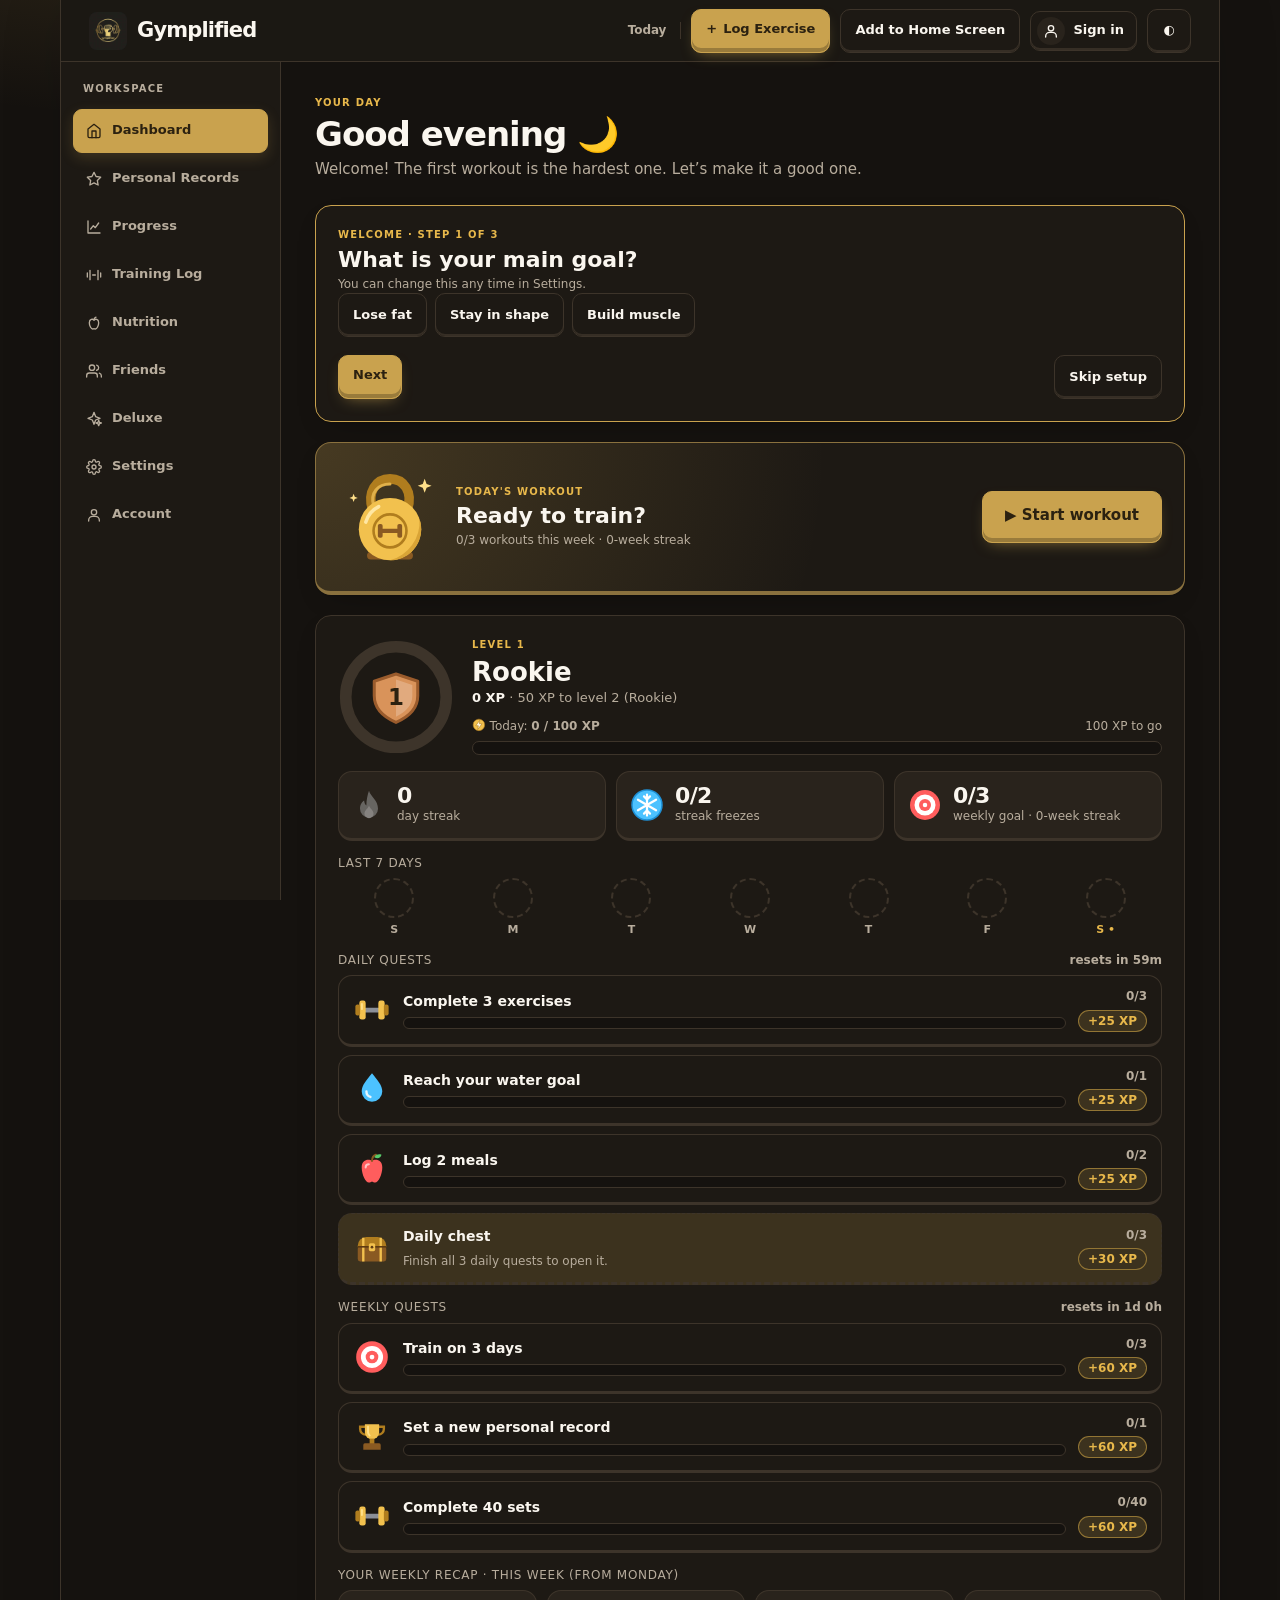
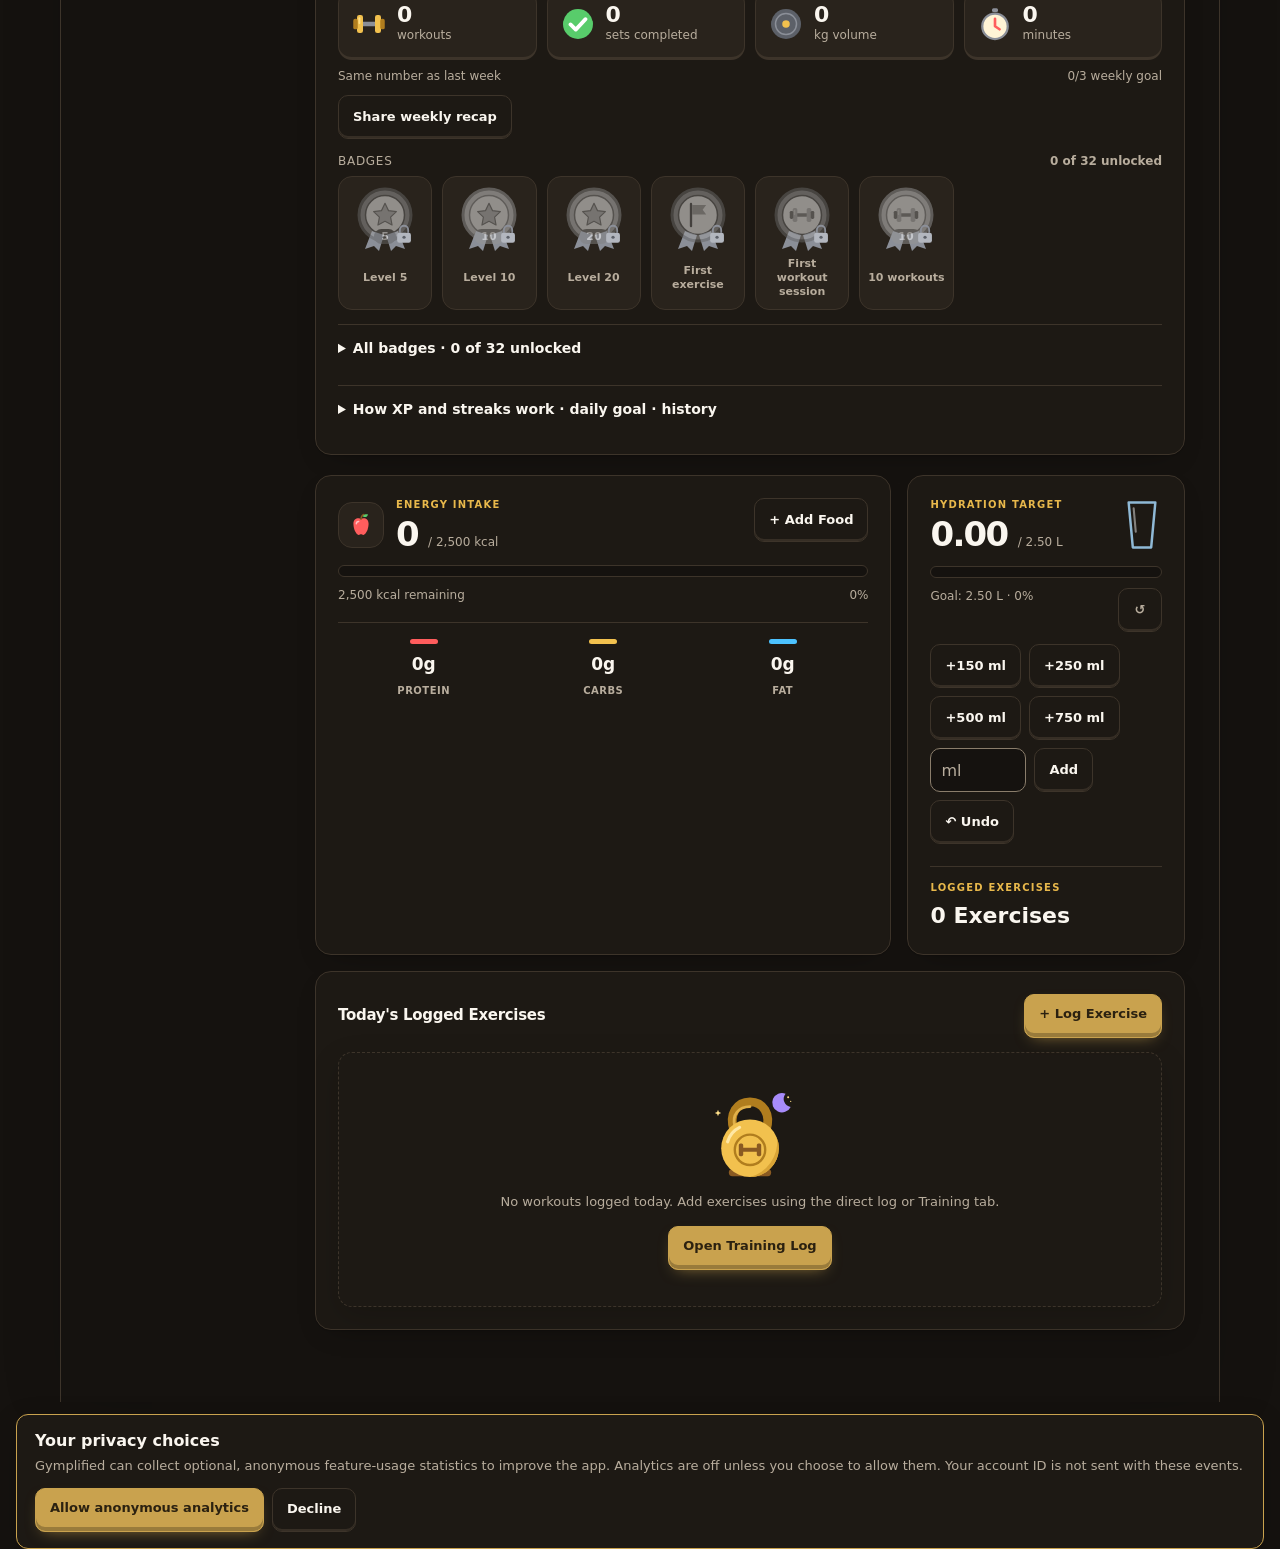
==== commit 81b4e2f7: "Add server-enforced Deluxe flash sale with countdown banner Co-Authored-By: Claude Sonnet 5.5 <norep" ====
--- a/index.html
+++ b/index.html
@@ -643,7 +643,8 @@
           <div class="deluxe-wordmark">GYMPLIFIED DELUXE</div>
           <h2 class="deluxe-headline" id="deluxeHeadline">See exactly what your training is doing.</h2>
           <p class="deluxe-hero-text" id="deluxeHeroText">Tools that turn the workouts and meals you already log into trends, targets and a plan that adapts to you. The free tracker stays complete without them.</p>
-          <div class="deluxe-price">€9.99 <span class="deluxe-price-note" id="deluxePriceNote">one-time · coming soon</span></div>
+          <p class="deluxe-sale" id="deluxeSale" hidden></p>
+          <div class="deluxe-price"><s class="deluxe-price-was" id="deluxePriceWas" hidden>€9.99<span class="sr-only"> was the price before the sale</span></s><span id="deluxePriceAmount">€9.99</span> <span class="deluxe-price-note" id="deluxePriceNote">one-time · coming soon</span></div>
           <div class="deluxe-actions">
             <span class="deluxe-pill" id="deluxeStatus">COMING SOON</span>
             <span class="deluxe-mode-badge" id="deluxeModeBadge" hidden>Test mode · no real money is taken</span>
--- a/app.css
+++ b/app.css
@@ -1171,15 +1171,11 @@
 .progress-bar i{position:relative;border-radius:99px;min-width:0}
 .progress-bar i::after{content:"";position:absolute;left:6px;right:6px;top:2px;height:3px;border-radius:99px;background:rgb(255 255 255 / .32)}
 
-/* Dashboard hero with the mascot */
+/* Dashboard hero with the kettlebell emblem (still: it is an object, not a character) */
 .workout-hero{flex-wrap:nowrap;background:radial-gradient(circle at 0 0,color-mix(in srgb,var(--brand) 24%,transparent),transparent 58%),var(--panel);border-width:1px 1px 4px}
 .hero-mascot{flex-shrink:0}.hero-mascot .mascot{width:104px;height:104px}
 .hero-text{flex:1;min-width:0}
 .hero-actions{justify-content:flex-end}
-@keyframes mascot-bob{0%,100%{transform:translateY(0)}50%{transform:translateY(-5px)}}
-.hero-mascot .mascot{animation:mascot-bob 3.2s ease-in-out infinite}
-html[data-motion="reduced"] .hero-mascot .mascot{animation:none}
-@media(prefers-reduced-motion:reduce){.hero-mascot .mascot{animation:none}}
 @media(max-width:640px){.workout-hero{flex-wrap:wrap}.hero-mascot .mascot{width:72px;height:72px}.hero-text{flex:1 1 60%}.hero-actions{flex:1 1 100%;justify-content:stretch}.hero-actions .hero-btn{flex:1}}
 
 /* Level ring and today's XP */
@@ -1281,3 +1277,11 @@
 /* The heading sits beside the floated screen picture instead of running underneath it. */
 .screen-art~h1,.screen-art~.eyebrow{display:flow-root}
 .toast.toast-xp{border-radius:18px}
+
+/* Deluxe flash sale: countdown banner and struck-through list price. Theme tokens only. */
+.deluxe-sale{margin:12px 0 0;padding:10px 14px;border:2px solid var(--deluxe-text);border-radius:12px;font-size:calc(14px * var(--text-scale,1));line-height:1.5;color:var(--ink);max-width:64ch}
+.deluxe-sale[hidden]{display:none}
+.deluxe-sale-left{display:inline-block;margin-left:4px;font-weight:800;color:var(--deluxe-text);font-variant-numeric:tabular-nums}
+.deluxe-price-was{margin-right:8px;color:var(--muted);font-weight:600;text-decoration-thickness:2px}
+.deluxe-price-was[hidden]{display:none}
+.sr-only{position:absolute;width:1px;height:1px;margin:-1px;padding:0;overflow:hidden;clip:rect(0,0,0,0);white-space:nowrap;border:0}
